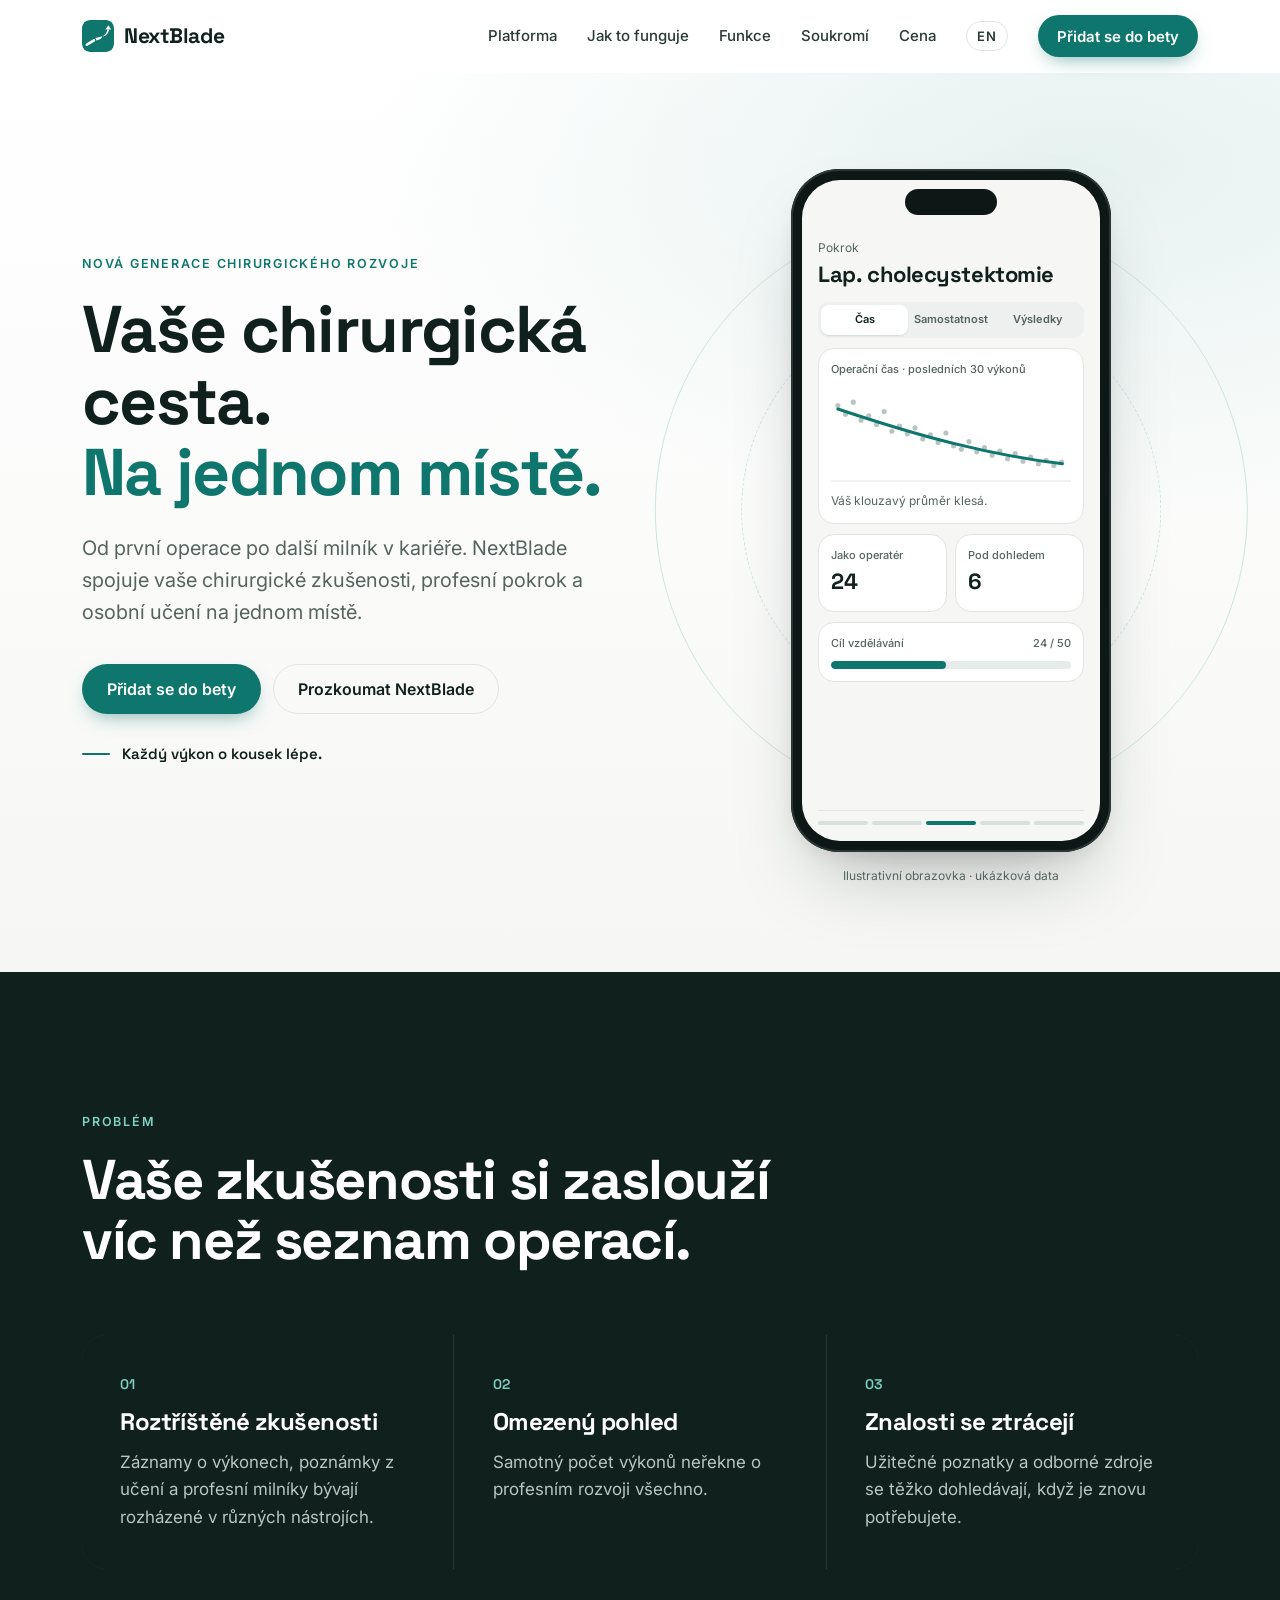
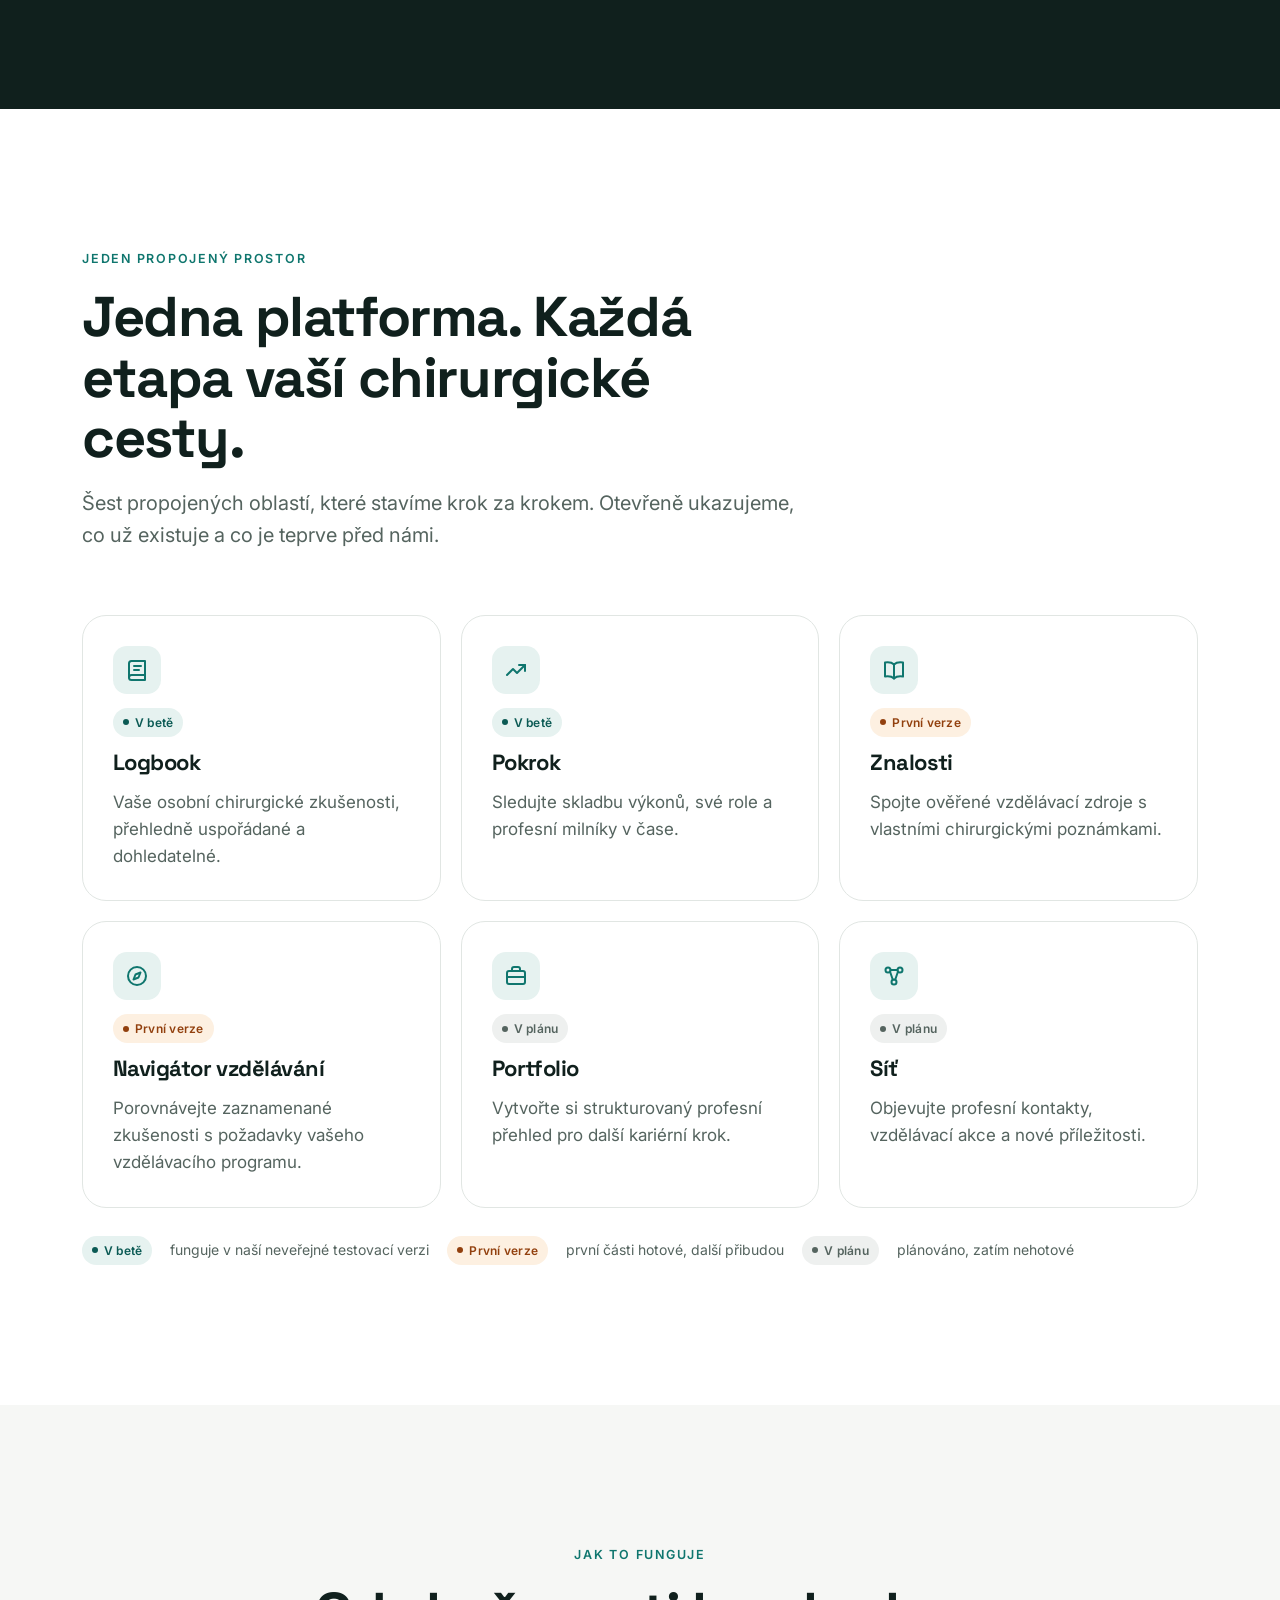
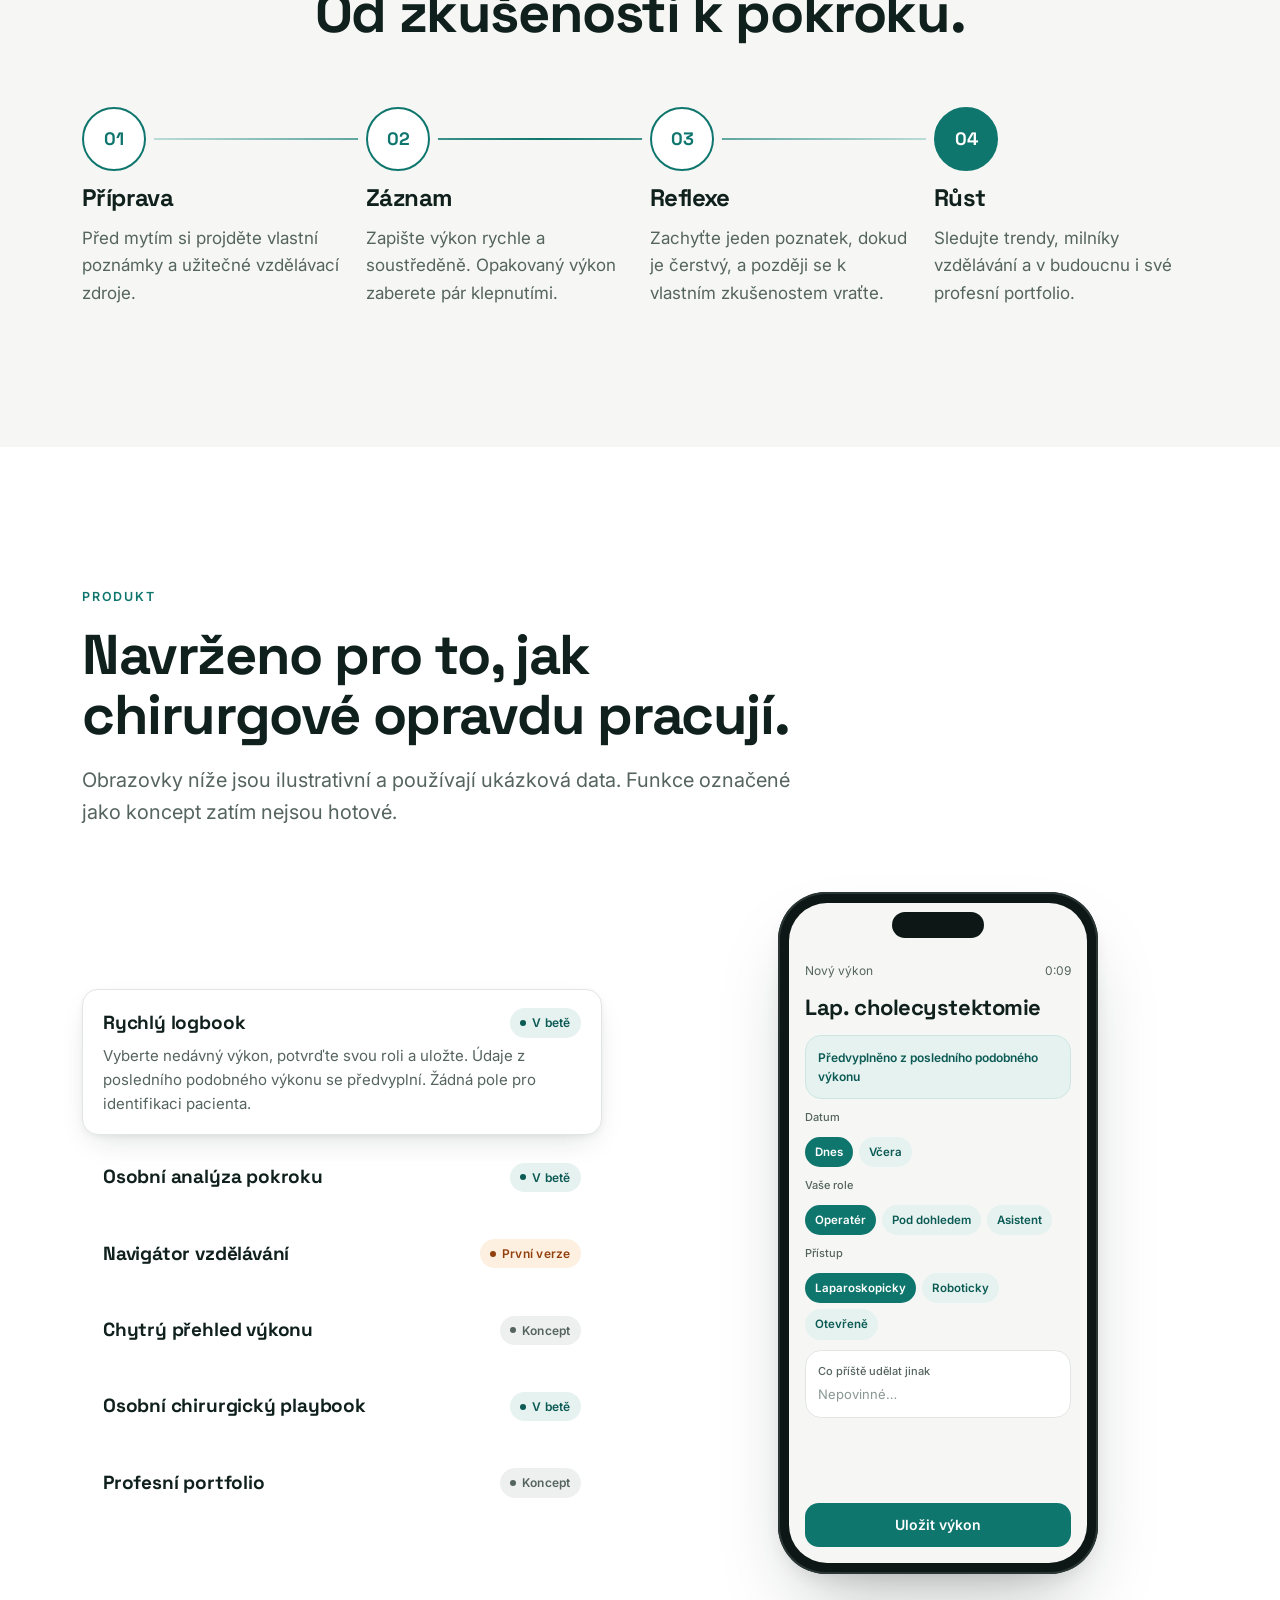
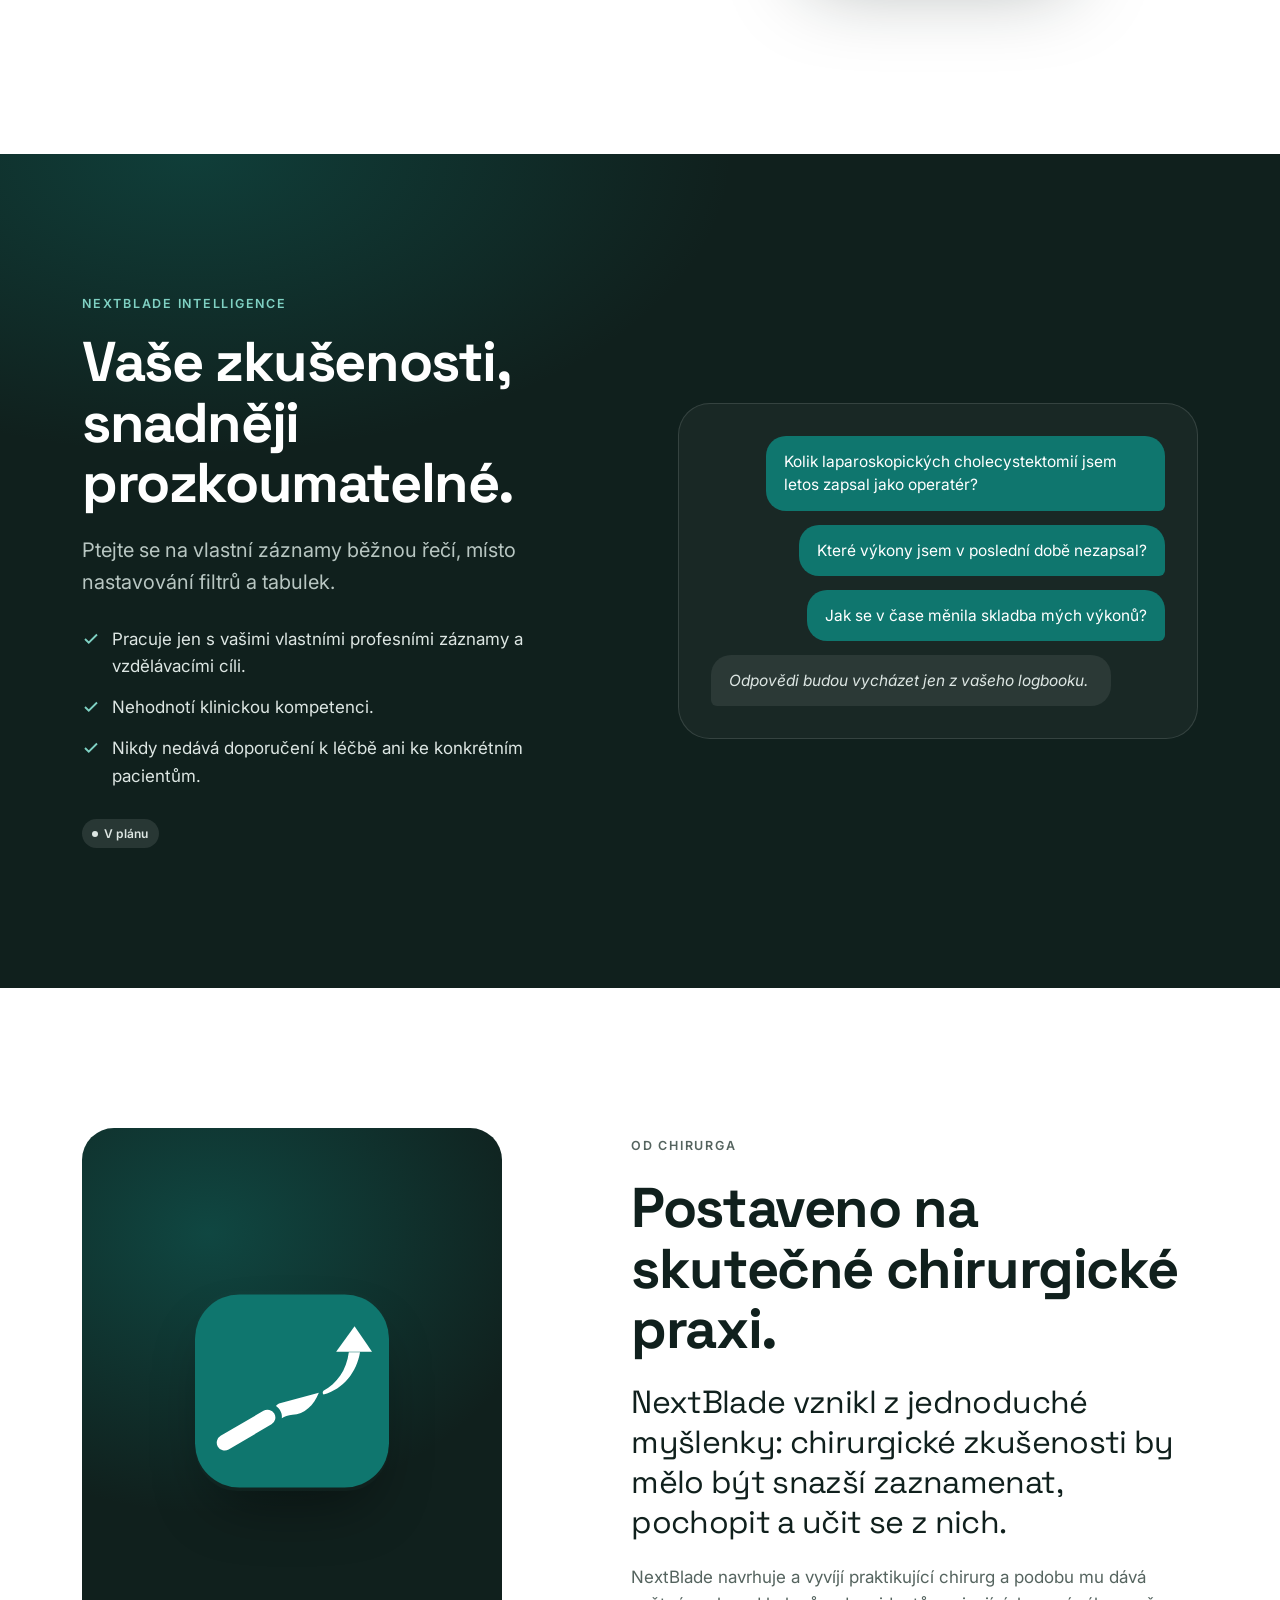
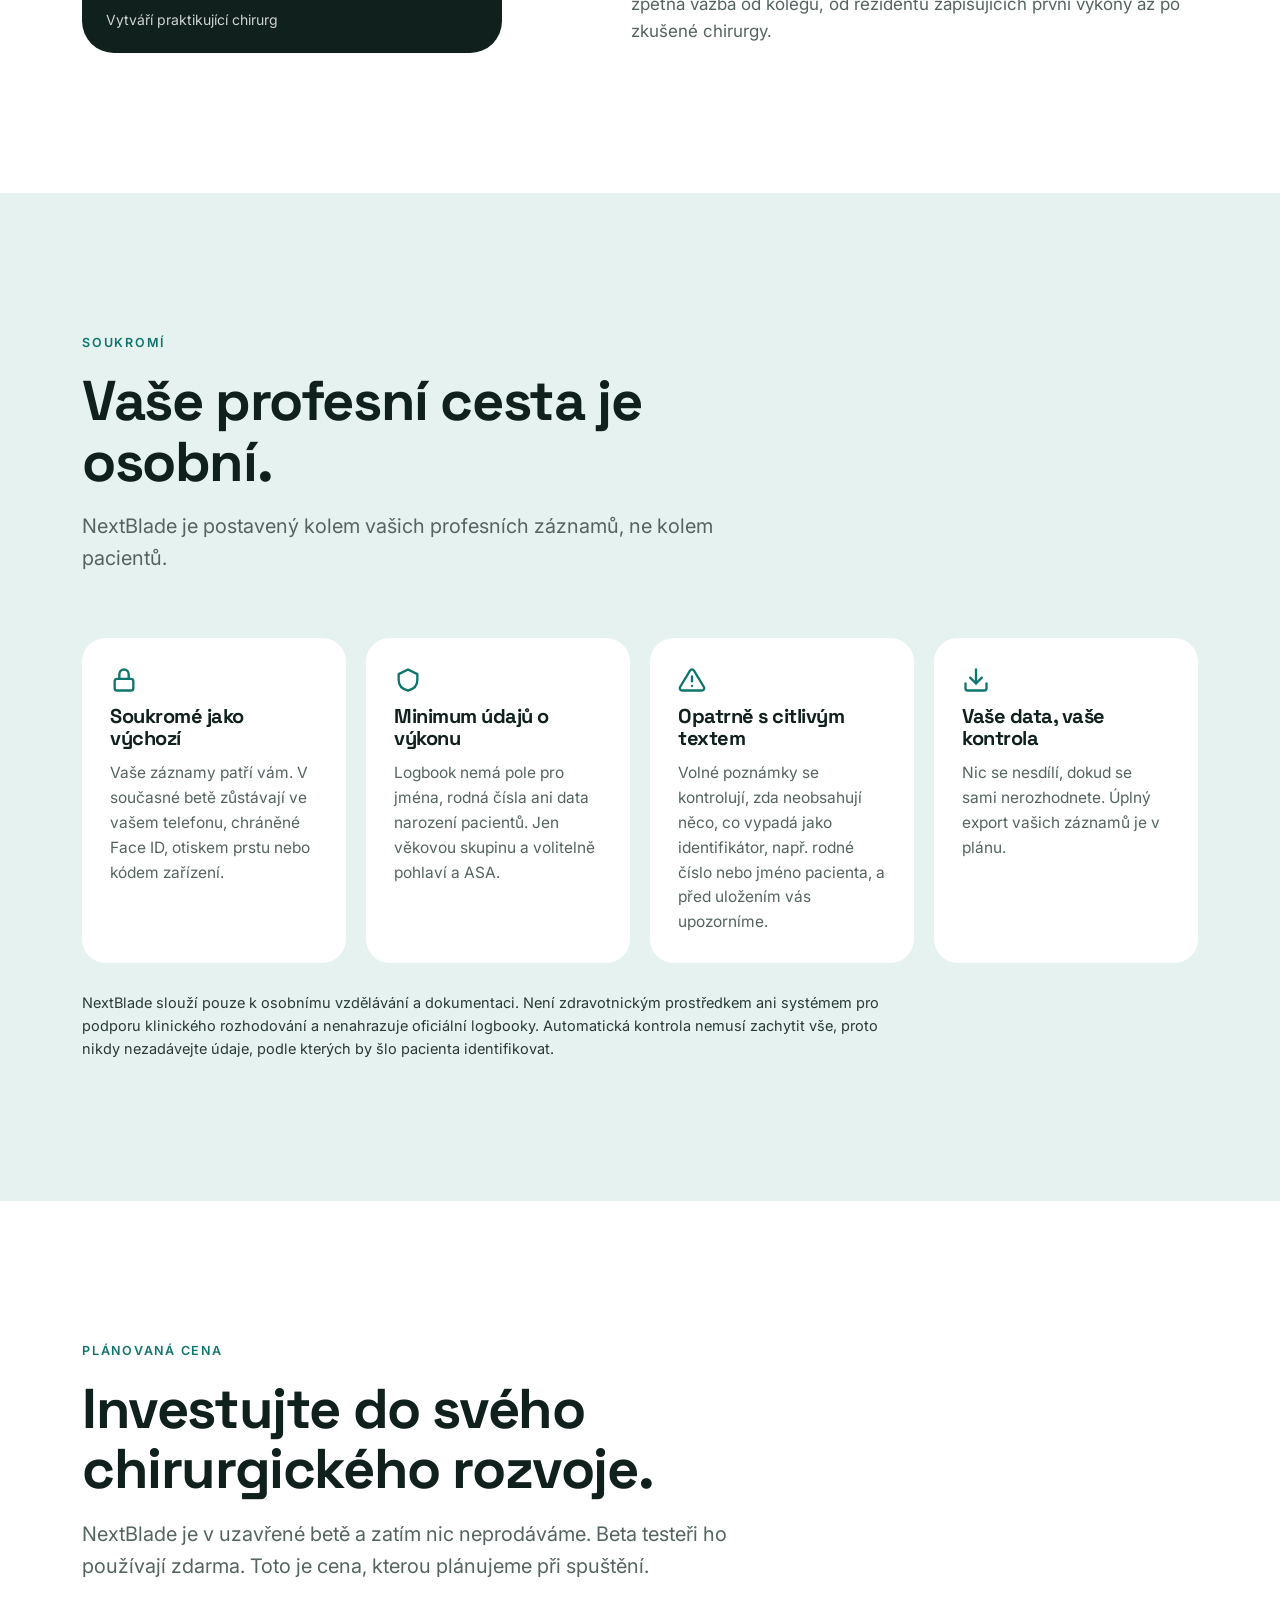
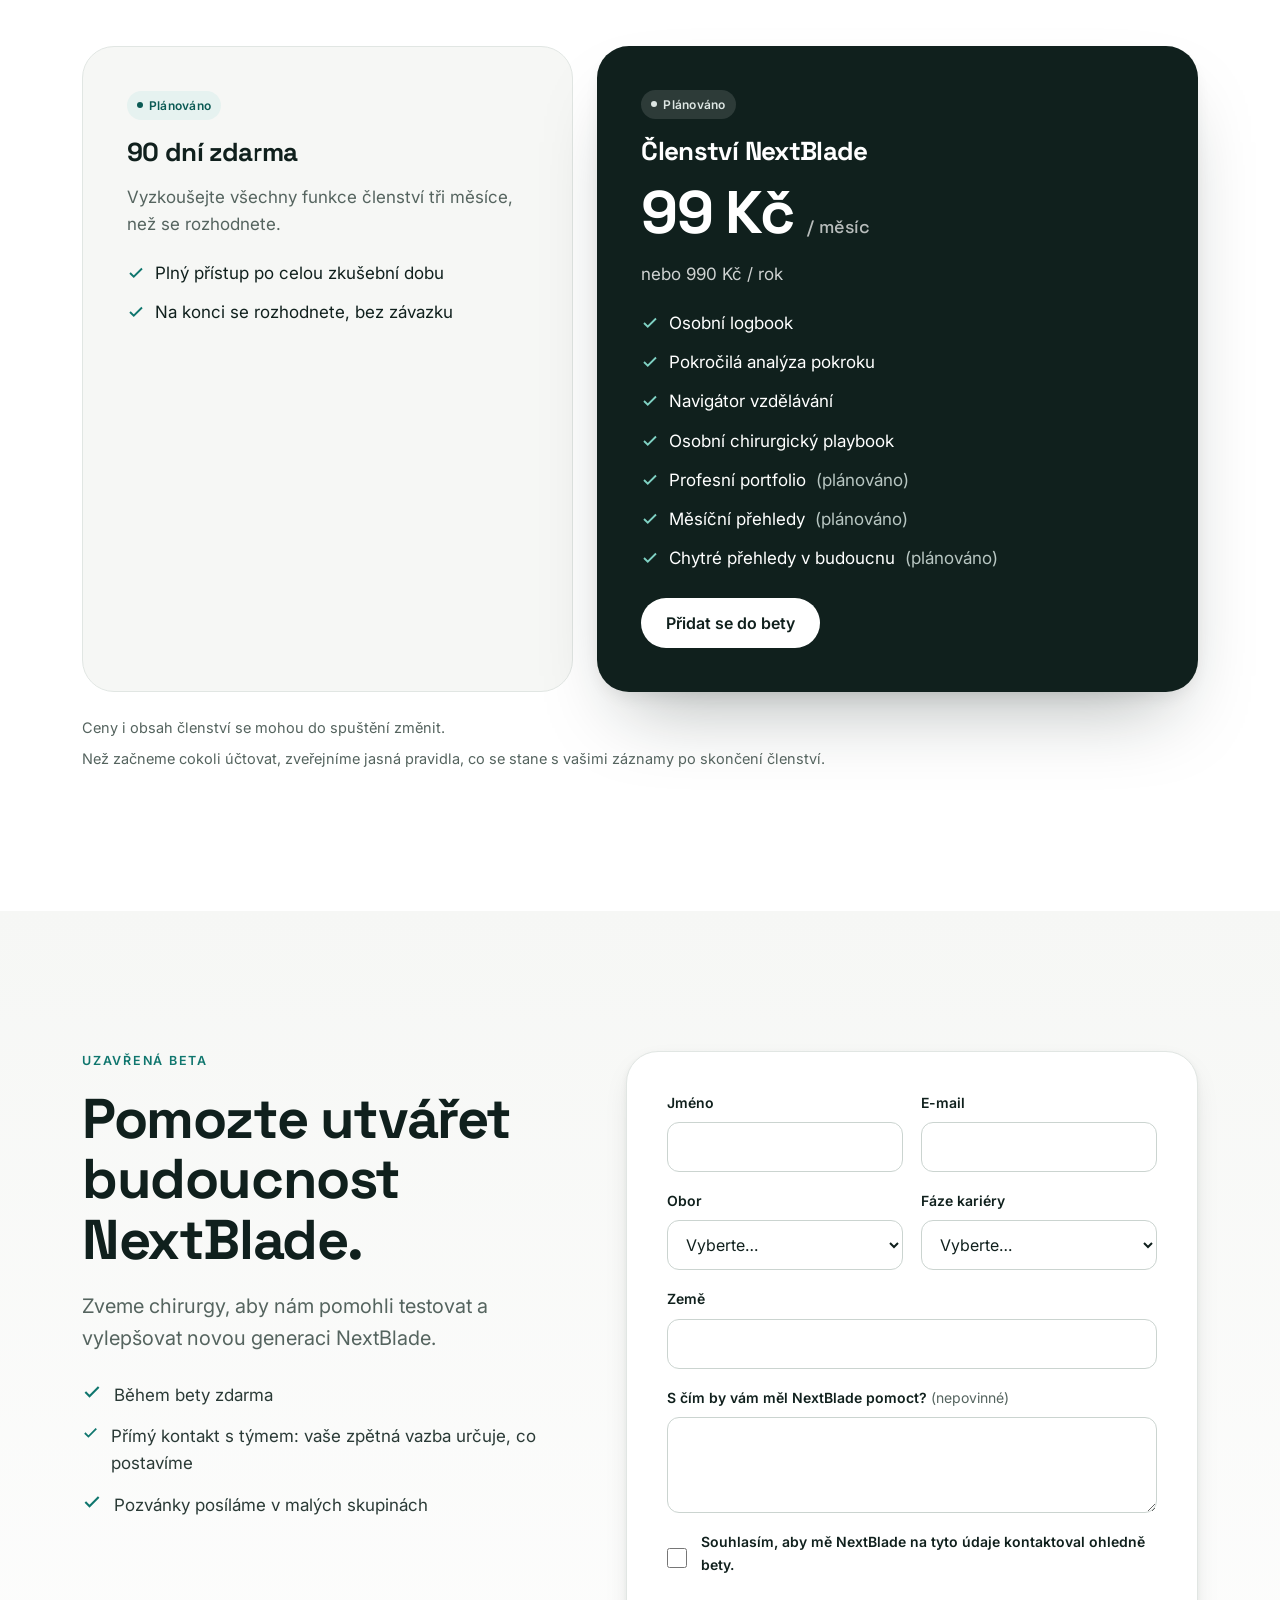
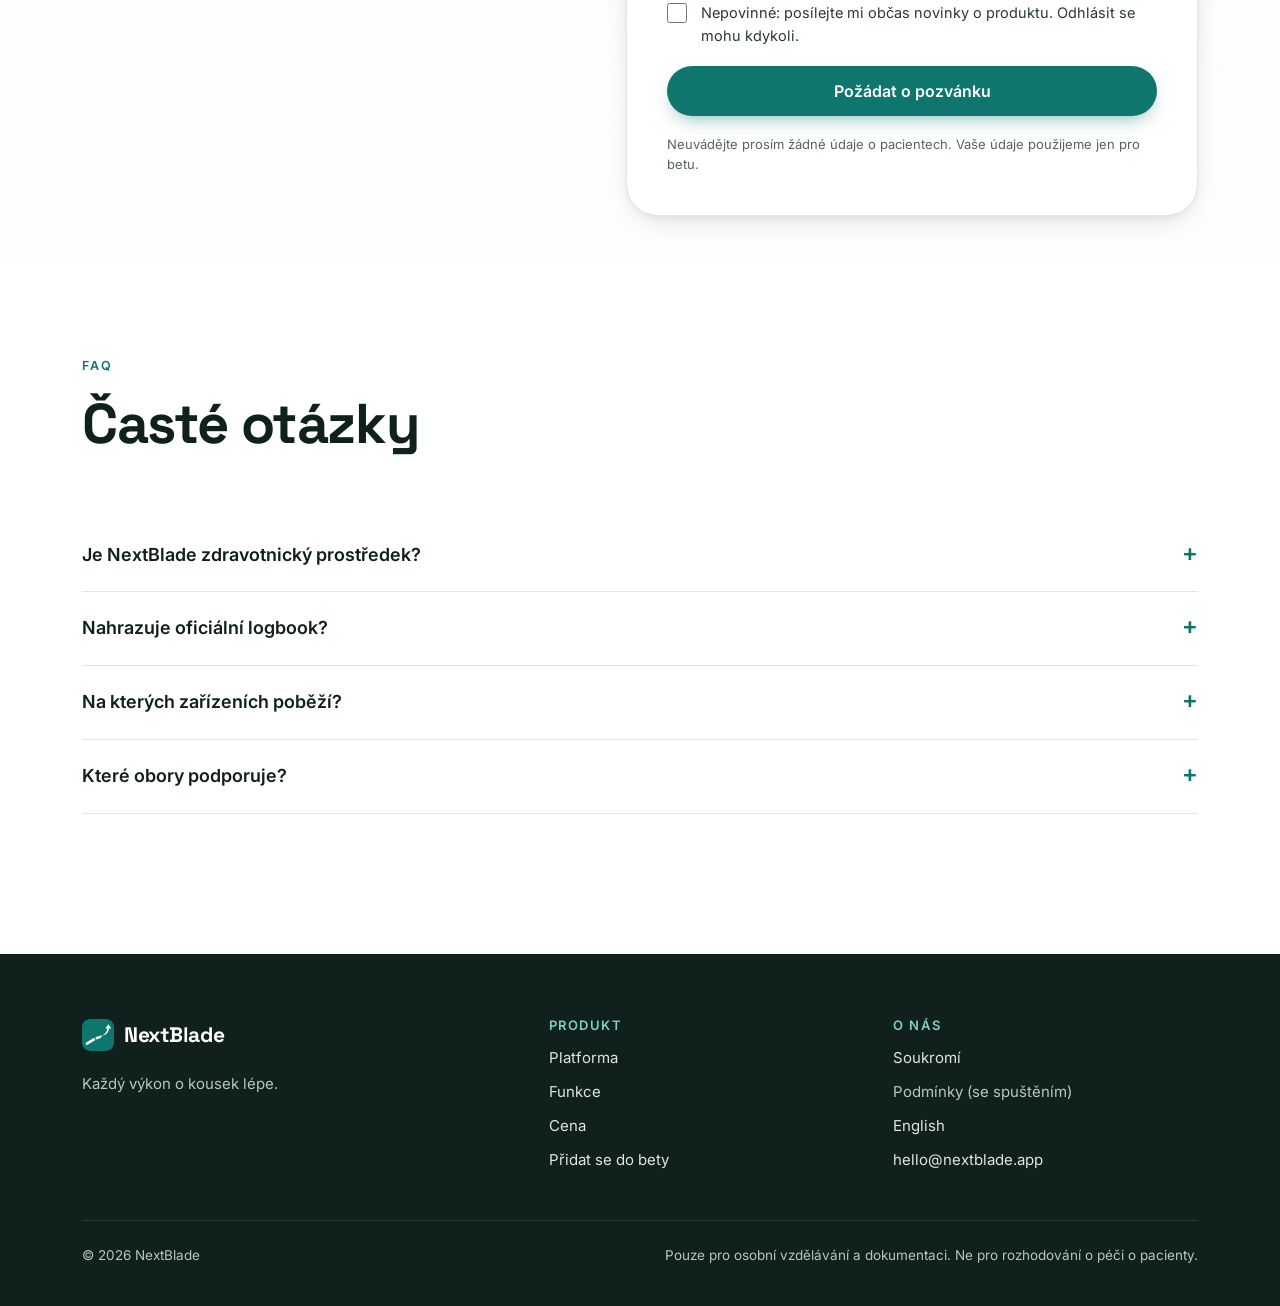
==== cs/index.html @ 381638ad "NextBlade 2.0 website + Czech version - New structure: platform, how it works, showcase, intelligenc" ====
<!doctype html>
<html lang="cs" class="no-js">
<head>
<meta charset="utf-8">
<meta name="viewport" content="width=device-width, initial-scale=1">
<title>NextBlade — Celá vaše chirurgická cesta na jednom místě</title>
<meta name="description" content="NextBlade je osobní platforma pro profesní rozvoj chirurgů. Spojuje vaše operační zkušenosti, pokrok, znalosti a profesní portfolio. Přidejte se do bety.">
<link rel="canonical" href="https://nextblade.app/cs/">
<link rel="alternate" hreflang="en" href="https://nextblade.app/">
<link rel="alternate" hreflang="cs" href="https://nextblade.app/cs/">
<link rel="alternate" hreflang="x-default" href="https://nextblade.app/">
<meta name="theme-color" content="#0F766E">

<meta property="og:type" content="website">
<meta property="og:site_name" content="NextBlade">
<meta property="og:url" content="https://nextblade.app/cs/">
<meta property="og:locale" content="cs_CZ">
<meta property="og:title" content="NextBlade — Celá vaše chirurgická cesta na jednom místě">
<meta property="og:description" content="Osobní platforma pro profesní rozvoj rezidentů i zkušených chirurgů. Každý výkon o kousek lépe. Přidejte se do bety.">
<meta property="og:image" content="https://nextblade.app/assets/og-image.png">
<meta property="og:image:width" content="1200">
<meta property="og:image:height" content="630">
<meta property="og:image:alt" content="Logo NextBlade s nadpisem Your surgical journey. All in one place.">
<meta name="twitter:card" content="summary_large_image">
<meta name="twitter:title" content="NextBlade — Celá vaše chirurgická cesta na jednom místě">
<meta name="twitter:description" content="Osobní platforma pro profesní rozvoj chirurgů. Přidejte se do bety.">
<meta name="twitter:image" content="https://nextblade.app/assets/og-image.png">

<link rel="icon" type="image/svg+xml" href="../assets/icon.svg">
<link rel="icon" type="image/png" sizes="64x64" href="../assets/favicon.png">
<link rel="apple-touch-icon" href="../assets/icon.png">

<link rel="preconnect" href="https://fonts.googleapis.com">
<link rel="preconnect" href="https://fonts.gstatic.com" crossorigin>
<link href="https://fonts.googleapis.com/css2?family=Inter:wght@400;500;600&family=Space+Grotesk:wght@500;600;700&display=swap" rel="stylesheet">
<link rel="stylesheet" href="../assets/styles.css">

<script type="application/ld+json">
{
  "@context": "https://schema.org",
  "@graph": [
    { "@type": "Organization", "name": "NextBlade", "url": "https://nextblade.app/", "logo": "https://nextblade.app/assets/icon.png", "slogan": "Every case, a little better." },
    { "@type": "WebSite", "name": "NextBlade", "url": "https://nextblade.app/", "inLanguage": "cs" }
  ]
}
</script>
<script>document.documentElement.classList.remove('no-js');</script>
</head>
<body>
<a class="skip" href="#main">Přejít na obsah</a>

<header class="site-header" id="header">
  <div class="wrap nav">
    <a href="#top" class="brand" aria-label="NextBlade, zpět nahoru"><img src="../assets/icon.svg" alt="" width="32" height="32"><span>NextBlade</span></a>
    <a class="btn btn-primary mobile-cta" href="#beta">Přidat se do bety</a>
    <button class="menu-btn" type="button" aria-expanded="false" aria-controls="nav-links" aria-label="Otevřít menu"><span></span></button>
    <nav aria-label="Hlavní menu">
      <ul class="nav-links" id="nav-links">
        <li><a href="#platform">Platforma</a></li>
        <li><a href="#how">Jak to funguje</a></li>
        <li><a href="#features">Funkce</a></li>
        <li><a href="#privacy">Soukromí</a></li>
        <li><a href="#pricing">Cena</a></li>
        <li><a class="lang" href="../" hreflang="en" lang="en" aria-label="English">EN</a></li>
        <li><a class="btn btn-primary" href="#beta">Přidat se do bety</a></li>
      </ul>
    </nav>
  </div>
</header>

<main id="main">
<div id="top"></div>

<!-- 1 HERO -->
<section class="hero" aria-labelledby="hero-title">
  <div class="wrap hero-grid">
    <div>
      <p class="eyebrow">Nová generace chirurgického rozvoje</p>
      <h1 id="hero-title">Vaše chirurgická cesta.<br><span class="accent">Na jednom místě.</span></h1>
      <p class="lead">Od první operace po další milník v kariéře. NextBlade spojuje vaše chirurgické zkušenosti, profesní pokrok a osobní učení na jednom místě.</p>
      <div class="hero-ctas">
        <a class="btn btn-primary" href="#beta">Přidat se do bety</a>
        <a class="btn btn-ghost" href="#platform">Prozkoumat NextBlade</a>
      </div>
      <p class="hero-note"><span class="dash" aria-hidden="true"></span><strong>Každý výkon o kousek lépe.</strong></p>
    </div>

    <div class="hero-visual">
      <figure class="phone" style="margin:0" aria-label="Ilustrativní obrazovka NextBlade: pokrok u laparoskopické cholecystektomie, ukázková data">
        <div class="screen">
          <div>
            <div class="s-sub">Pokrok</div>
            <div class="s-title">Lap. cholecystektomie</div>
          </div>
          <div class="s-seg" aria-hidden="true"><span class="on">Čas</span><span>Samostatnost</span><span>Výsledky</span></div>
          <div class="s-card">
            <div class="s-row"><span class="s-label">Operační čas · posledních 30 výkonů</span></div>
            <svg viewBox="0 0 280 120" width="100%" aria-hidden="true" style="margin:6px 0 4px">
              <line x1="0" y1="112" x2="280" y2="112" stroke="#DCE2DF"/>
              <g fill="#B7C5C1">
                <circle cx="8" cy="24" r="3"/><circle cx="17" cy="34" r="3"/><circle cx="26" cy="20" r="3"/><circle cx="35" cy="41" r="3"/><circle cx="44" cy="36" r="3"/><circle cx="53" cy="46" r="3"/><circle cx="62" cy="31" r="3"/><circle cx="71" cy="54" r="3"/><circle cx="80" cy="48" r="3"/><circle cx="89" cy="57" r="3"/><circle cx="98" cy="50" r="3"/><circle cx="107" cy="63" r="3"/><circle cx="116" cy="58" r="3"/><circle cx="125" cy="67" r="3"/><circle cx="134" cy="56" r="3"/><circle cx="143" cy="71" r="3"/><circle cx="152" cy="75" r="3"/><circle cx="161" cy="66" r="3"/><circle cx="170" cy="78" r="3"/><circle cx="179" cy="73" r="3"/><circle cx="188" cy="82" r="3"/><circle cx="197" cy="77" r="3"/><circle cx="206" cy="86" r="3"/><circle cx="215" cy="80" r="3"/><circle cx="224" cy="89" r="3"/><circle cx="233" cy="84" r="3"/><circle cx="242" cy="92" r="3"/><circle cx="251" cy="88" r="3"/><circle cx="260" cy="94" r="3"/><circle cx="269" cy="90" r="3"/>
              </g>
              <path d="M8 28 C 80 52, 170 80, 270 92" fill="none" stroke="#0F766E" stroke-width="3.5" stroke-linecap="round"/>
            </svg>
            <div class="s-sub">Váš klouzavý průměr klesá.</div>
          </div>
          <div class="s-row" style="gap:8px">
            <div class="s-card" style="flex:1"><div class="s-label">Jako operatér</div><div class="s-num">24</div></div>
            <div class="s-card" style="flex:1"><div class="s-label">Pod dohledem</div><div class="s-num">6</div></div>
          </div>
          <div class="s-card">
            <div class="s-row"><span class="s-label">Cíl vzdělávání</span><span class="s-label">24 / 50</span></div>
            <div class="s-bar" style="margin-top:8px"><i style="width:48%"></i></div>
          </div>
          <div class="s-tabbar" aria-hidden="true"><i></i><i></i><i class="on"></i><i></i><i></i></div>
        </div>
      </figure>
      <p class="mock-note">Ilustrativní obrazovka · ukázková data</p>
    </div>
  </div>
</section>

<!-- 2 PROBLEM -->
<section class="problem" aria-labelledby="problem-title">
  <div class="wrap">
    <div class="head reveal">
      <p class="eyebrow">Problém</p>
      <h2 class="h2" id="problem-title">Vaše zkušenosti si zaslouží víc než seznam operací.</h2>
    </div>
    <div class="pains reveal">
      <article class="pain"><span class="num">01</span><h3>Roztříštěné zkušenosti</h3><p>Záznamy o výkonech, poznámky z učení a profesní milníky bývají rozházené v různých nástrojích.</p></article>
      <article class="pain"><span class="num">02</span><h3>Omezený pohled</h3><p>Samotný počet výkonů neřekne o profesním rozvoji všechno.</p></article>
      <article class="pain"><span class="num">03</span><h3>Znalosti se ztrácejí</h3><p>Užitečné poznatky a odborné zdroje se těžko dohledávají, když je znovu potřebujete.</p></article>
    </div>
  </div>
</section>

<!-- 3 PLATFORM -->
<section id="platform" aria-labelledby="platform-title">
  <div class="wrap">
    <div class="head reveal">
      <p class="eyebrow">Jeden propojený prostor</p>
      <h2 class="h2" id="platform-title">Jedna platforma. Každá etapa vaší chirurgické cesty.</h2>
      <p class="lead">Šest propojených oblastí, které stavíme krok za krokem. Otevřeně ukazujeme, co už existuje a co je teprve před námi.</p>
    </div>
    <div class="areas">
      <article class="area reveal">
        <div class="icon" aria-hidden="true"><svg viewBox="0 0 24 24" fill="none" stroke="#0F766E" stroke-width="2" stroke-linecap="round" stroke-linejoin="round"><path d="M4 19.5A2.5 2.5 0 0 1 6.5 17H20V3H6.5A2.5 2.5 0 0 0 4 5.5z"/><path d="M4 19.5A2.5 2.5 0 0 0 6.5 22H20v-5"/><path d="M9 8h7M9 12h5"/></svg></div>
        <span class="badge badge-live">V betě</span>
        <h3>Logbook</h3><p>Vaše osobní chirurgické zkušenosti, přehledně uspořádané a dohledatelné.</p>
      </article>
      <article class="area reveal">
        <div class="icon" aria-hidden="true"><svg viewBox="0 0 24 24" fill="none" stroke="#0F766E" stroke-width="2" stroke-linecap="round" stroke-linejoin="round"><polyline points="3 17 9 11 13 15 21 7"/><polyline points="15 7 21 7 21 13"/></svg></div>
        <span class="badge badge-live">V betě</span>
        <h3>Pokrok</h3><p>Sledujte skladbu výkonů, své role a profesní milníky v čase.</p>
      </article>
      <article class="area reveal">
        <div class="icon" aria-hidden="true"><svg viewBox="0 0 24 24" fill="none" stroke="#0F766E" stroke-width="2" stroke-linecap="round" stroke-linejoin="round"><path d="M12 6.5C10 4.5 6.5 4 3 4.5v14c3.5-.5 7 0 9 2 2-2 5.5-2.5 9-2v-14c-3.5-.5-7 0-9 2z"/><path d="M12 6.5v14"/></svg></div>
        <span class="badge badge-early">První verze</span>
        <h3>Znalosti</h3><p>Spojte ověřené vzdělávací zdroje s vlastními chirurgickými poznámkami.</p>
      </article>
      <article class="area reveal">
        <div class="icon" aria-hidden="true"><svg viewBox="0 0 24 24" fill="none" stroke="#0F766E" stroke-width="2" stroke-linecap="round" stroke-linejoin="round"><circle cx="12" cy="12" r="9"/><polygon points="15.5 8.5 13.5 13.5 8.5 15.5 10.5 10.5"/></svg></div>
        <span class="badge badge-early">První verze</span>
        <h3>Navigátor vzdělávání</h3><p>Porovnávejte zaznamenané zkušenosti s požadavky vašeho vzdělávacího programu.</p>
      </article>
      <article class="area reveal">
        <div class="icon" aria-hidden="true"><svg viewBox="0 0 24 24" fill="none" stroke="#0F766E" stroke-width="2" stroke-linecap="round" stroke-linejoin="round"><rect x="3" y="7" width="18" height="13" rx="2"/><path d="M8 7V5a2 2 0 0 1 2-2h4a2 2 0 0 1 2 2v2"/><path d="M3 13h18"/></svg></div>
        <span class="badge badge-plan">V plánu</span>
        <h3>Portfolio</h3><p>Vytvořte si strukturovaný profesní přehled pro další kariérní krok.</p>
      </article>
      <article class="area reveal">
        <div class="icon" aria-hidden="true"><svg viewBox="0 0 24 24" fill="none" stroke="#0F766E" stroke-width="2" stroke-linecap="round" stroke-linejoin="round"><circle cx="6" cy="6" r="2.5"/><circle cx="18" cy="6" r="2.5"/><circle cx="12" cy="18" r="2.5"/><path d="M8 7.5l2.8 8.2M16 7.5l-2.8 8.2M8.5 6h7"/></svg></div>
        <span class="badge badge-plan">V plánu</span>
        <h3>Síť</h3><p>Objevujte profesní kontakty, vzdělávací akce a nové příležitosti.</p>
      </article>
    </div>
    <div class="legend reveal" aria-label="Vysvětlivky stavu">
      <span class="badge badge-live">V betě</span> funguje v naší neveřejné testovací verzi
      <span class="badge badge-early">První verze</span> první části hotové, další přibudou
      <span class="badge badge-plan">V plánu</span> plánováno, zatím nehotové
    </div>
  </div>
</section>

<!-- 4 HOW IT WORKS -->
<section class="how" id="how" aria-labelledby="how-title">
  <div class="wrap">
    <div class="head center reveal">
      <p class="eyebrow">Jak to funguje</p>
      <h2 class="h2" id="how-title">Od zkušenosti k pokroku.</h2>
    </div>
    <ol class="flow" style="list-style:none;margin:0;padding:0">
      <li class="step reveal"><span class="dot">01</span><h3>Příprava</h3><p>Před mytím si projděte vlastní poznámky a užitečné vzdělávací zdroje.</p></li>
      <li class="step reveal"><span class="dot">02</span><h3>Záznam</h3><p>Zapište výkon rychle a soustředěně. Opakovaný výkon zaberete pár klepnutími.</p></li>
      <li class="step reveal"><span class="dot">03</span><h3>Reflexe</h3><p>Zachyťte jeden poznatek, dokud je čerstvý, a později se k vlastním zkušenostem vraťte.</p></li>
      <li class="step reveal"><span class="dot">04</span><h3>Růst</h3><p>Sledujte trendy, milníky vzdělávání a v budoucnu i své profesní portfolio.</p></li>
    </ol>
  </div>
</section>

<!-- 5 SHOWCASE -->
<section id="features" aria-labelledby="features-title">
  <div class="wrap">
    <div class="head reveal">
      <p class="eyebrow">Produkt</p>
      <h2 class="h2" id="features-title">Navrženo pro to, jak chirurgové opravdu pracují.</h2>
      <p class="lead">Obrazovky níže jsou ilustrativní a používají ukázková data. Funkce označené jako koncept zatím nejsou hotové.</p>
    </div>
    <div class="showcase-grid">
      <div class="tabs" role="tablist" aria-label="Funkce NextBlade">
        <button class="tab" role="tab" id="t-log" aria-controls="p-log" aria-selected="true"><strong>Rychlý logbook</strong><span class="badge badge-live">V betě</span><span class="desc">Vyberte nedávný výkon, potvrďte svou roli a uložte. Údaje z posledního podobného výkonu se předvyplní. Žádná pole pro identifikaci pacienta.</span></button>
        <button class="tab" role="tab" id="t-prog" aria-controls="p-prog" aria-selected="false" tabindex="-1"><strong>Osobní analýza pokroku</strong><span class="badge badge-live">V betě</span><span class="desc">Počty výkonů podle role a období, vývoj operačního času, samostatnost v čase a milníky, vždy se srozumitelným shrnutím.</span></button>
        <button class="tab" role="tab" id="t-nav" aria-controls="p-nav" aria-selected="false" tabindex="-1"><strong>Navigátor vzdělávání</strong><span class="badge badge-early">První verze</span><span class="desc">Nastavte si vlastní cíle i se zdrojem, podle kterého je sledujete, a vidíte vedle nich zaznamenané zkušenosti.</span></button>
        <button class="tab" role="tab" id="t-hub" aria-controls="p-hub" aria-selected="false" tabindex="-1"><strong>Chytrý přehled výkonu</strong><span class="badge badge-plan">Koncept</span><span class="desc">Jedno místo pro každý výkon: vaše historie, poznámky a odkazy na ověřené vzdělávací zdroje.</span></button>
        <button class="tab" role="tab" id="t-play" aria-controls="p-play" aria-selected="false" tabindex="-1"><strong>Osobní chirurgický playbook</strong><span class="badge badge-live">V betě</span><span class="desc">Vaše klíčové kroky, úskalí a zaměření pro každý výkon, spolu s posledními reflexemi před dalším výkonem.</span></button>
        <button class="tab" role="tab" id="t-port" aria-controls="p-port" aria-selected="false" tabindex="-1"><strong>Profesní portfolio</strong><span class="badge badge-plan">Koncept</span><span class="desc">Strukturovaný přehled zaznamenaných zkušeností pro žádosti a kariérní milníky.</span></button>
      </div>

      <div class="stage">
        <div class="panel active" role="tabpanel" id="p-log" aria-labelledby="t-log">
          <div class="phone" role="img" aria-label="Ilustrativní obrazovka rychlého zápisu">
            <div class="screen">
              <div class="s-row"><span class="s-sub">Nový výkon</span><span class="s-sub">0:09</span></div>
              <div class="s-title">Lap. cholecystektomie</div>
              <div class="s-card" style="background:var(--teal-50);border-color:var(--teal-100);color:var(--teal-600);font-size:12px;font-weight:600">Předvyplněno z posledního podobného výkonu</div>
              <div class="s-label">Datum</div>
              <div class="s-chips"><span class="s-chip on">Dnes</span><span class="s-chip">Včera</span></div>
              <div class="s-label">Vaše role</div>
              <div class="s-chips"><span class="s-chip on">Operatér</span><span class="s-chip">Pod dohledem</span><span class="s-chip">Asistent</span></div>
              <div class="s-label">Přístup</div>
              <div class="s-chips"><span class="s-chip on">Laparoskopicky</span><span class="s-chip">Roboticky</span><span class="s-chip">Otevřeně</span></div>
              <div class="s-card"><div class="s-label">Co příště udělat jinak</div><div style="margin-top:4px;color:#8A9893">Nepovinné…</div></div>
              <div style="margin-top:auto" class="s-btn">Uložit výkon</div>
            </div>
          </div>
        </div>
        <div class="panel" role="tabpanel" id="p-prog" aria-labelledby="t-prog" hidden>
          <div class="phone" role="img" aria-label="Ilustrativní obrazovka přehledu pokroku">
            <div class="screen">
              <div class="s-title">Pokrok</div>
              <div class="s-seg" aria-hidden="true"><span>Týden</span><span class="on">Měsíc</span><span>Rok</span></div>
              <div class="s-card"><div class="s-num">18</div><div class="s-sub">výkonů tento měsíc</div></div>
              <div class="s-card s-list"><div><span>Operatér</span><b>11</b></div><div><span>Pod dohledem</span><b>4</b></div><div><span>Asistent</span><b>3</b></div></div>
              <div class="s-card"><div class="s-label">Samostatnost v čase</div>
                <div style="display:flex;gap:4px;align-items:flex-end;height:70px;margin-top:8px">
                  <i style="flex:1;height:30%;background:var(--teal-100);border-radius:4px"></i><i style="flex:1;height:42%;background:var(--teal-100);border-radius:4px"></i><i style="flex:1;height:50%;background:#7FBDB4;border-radius:4px"></i><i style="flex:1;height:61%;background:#7FBDB4;border-radius:4px"></i><i style="flex:1;height:72%;background:var(--teal);border-radius:4px"></i><i style="flex:1;height:85%;background:var(--teal);border-radius:4px"></i>
                </div></div>
              <div class="s-card" style="background:var(--ink);color:#fff;border-color:var(--ink)"><div class="s-label" style="color:#9FB3AE">Milník</div><div style="font-family:var(--font-display);font-weight:700;font-size:16px">50 výkonů jako operatér</div></div>
            </div>
          </div>
        </div>
        <div class="panel" role="tabpanel" id="p-nav" aria-labelledby="t-nav" hidden>
          <div class="phone" role="img" aria-label="Ilustrativní obrazovka cílů vzdělávání">
            <div class="screen">
              <div class="s-title">Cíle</div>
              <div class="s-sub">Zdroj: váš vlastní zápis, např. požadavky vzdělávacího programu</div>
              <div class="s-card"><div class="s-row"><span>Lap. cholecystektomie</span><span class="s-label">24 / 50</span></div><div class="s-bar" style="margin-top:8px"><i style="width:48%"></i></div></div>
              <div class="s-card"><div class="s-row"><span>Plastika tříselné kýly</span><span class="s-label">31 / 40</span></div><div class="s-bar" style="margin-top:8px"><i style="width:78%"></i></div></div>
              <div class="s-card"><div class="s-row"><span>Apendektomie</span><span class="s-label">40 / 40</span></div><div class="s-bar" style="margin-top:8px"><i style="width:100%"></i></div></div>
              <div class="s-card"><div class="s-row"><span>Osteosyntéza hlezna</span><span class="s-label">7 / 20</span></div><div class="s-bar" style="margin-top:8px"><i style="width:35%"></i></div></div>
              <div class="s-btn" style="margin-top:auto;background:#fff;color:var(--teal);border:1px solid var(--line)">+ Přidat cíl</div>
            </div>
          </div>
        </div>
        <div class="panel" role="tabpanel" id="p-hub" aria-labelledby="t-hub" hidden>
          <div class="phone" role="img" aria-label="Koncept: obrazovka přehledu výkonu">
            <div class="screen">
              <span class="badge badge-plan" style="justify-self:start;width:max-content">Concept</span>
              <div class="s-title">Plastika tříselné kýly</div>
              <div class="s-card s-list"><div><span>Moje výkony</span><b>31</b></div><div><span>Poslední výkon</span><small>před 12 dny</small></div><div><span>Můj playbook</span><small>5 klíčových kroků</small></div></div>
              <div class="s-label">Vzdělávací zdroje</div>
              <div class="s-card s-list"><div><span>Doporučený postup</span><small>odkaz ↗</small></div><div><span>Video techniky</span><small>odkaz ↗</small></div><div><span>Můj uložený článek</span><small>odkaz ↗</small></div></div>
              <div class="s-card"><div class="s-label">Moje poslední reflexe</div><div style="margin-top:4px">„Před uzávěrem zkontrolovat polohu síťky.“</div></div>
            </div>
          </div>
        </div>
        <div class="panel" role="tabpanel" id="p-play" aria-labelledby="t-play" hidden>
          <div class="phone" role="img" aria-label="Ilustrativní obrazovka osobního playbooku">
            <div class="screen">
              <div class="s-sub">Příprava</div>
              <div class="s-title">Lap. cholecystektomie</div>
              <div class="s-card"><div class="s-label">Moje klíčové kroky</div>
                <ol style="margin:6px 0 0;padding-left:18px;display:grid;gap:4px"><li>Váš krok</li><li>Váš krok</li><li>Váš krok</li></ol></div>
              <div class="s-card"><div class="s-label">Úskalí, na která si dávám pozor</div><div style="margin-top:4px">Vaše vlastní poznámky</div></div>
              <div class="s-card" style="background:var(--teal-50);border-color:var(--teal-100)"><div class="s-label" style="color:var(--teal-600)">Dnešní zaměření</div><div style="margin-top:4px;font-weight:600">Jedna věc, kterou jste si vybrali minule</div></div>
              <div class="s-card"><div class="s-label">Poslední reflexe</div><div class="s-sub" style="margin-top:4px">3 poznámky z nedávných výkonů</div></div>
            </div>
          </div>
        </div>
        <div class="panel" role="tabpanel" id="p-port" aria-labelledby="t-port" hidden>
          <div class="phone" role="img" aria-label="Koncept: obrazovka profesního portfolia">
            <div class="screen">
              <span class="badge badge-plan" style="justify-self:start;width:max-content">Concept</span>
              <div class="s-title">Portfolio</div>
              <div class="s-card"><div class="s-label">Zaznamenané zkušenosti</div><div class="s-num">412</div><div class="s-sub">výkonů · 3 roky</div></div>
              <div class="s-card s-list"><div><span>Kurzy</span><small>4</small></div><div><span>Přednášky</span><small>2</small></div><div><span>Milníky</span><small>9</small></div></div>
              <div class="s-btn" style="margin-top:auto">Exportovat přehled (PDF)</div>
            </div>
          </div>
        </div>
      </div>
    </div>
  </div>
</section>

<!-- 6 INTELLIGENCE -->
<section class="intel" aria-labelledby="intel-title">
  <div class="wrap intel-grid">
    <div class="reveal">
      <p class="eyebrow">NextBlade Intelligence</p>
      <h2 class="h2" id="intel-title" style="margin:18px 0 20px">Vaše zkušenosti, snadněji prozkoumatelné.</h2>
      <p class="lead">Ptejte se na vlastní záznamy běžnou řečí, místo nastavování filtrů a tabulek.</p>
      <ul class="intel-points">
        <li><svg width="18" height="18" viewBox="0 0 24 24" fill="none" stroke="#7FD1C3" stroke-width="2.5" aria-hidden="true"><polyline points="20 6 9 17 4 12"/></svg>Pracuje jen s vašimi vlastními profesními záznamy a vzdělávacími cíli.</li>
        <li><svg width="18" height="18" viewBox="0 0 24 24" fill="none" stroke="#7FD1C3" stroke-width="2.5" aria-hidden="true"><polyline points="20 6 9 17 4 12"/></svg>Nehodnotí klinickou kompetenci.</li>
        <li><svg width="18" height="18" viewBox="0 0 24 24" fill="none" stroke="#7FD1C3" stroke-width="2.5" aria-hidden="true"><polyline points="20 6 9 17 4 12"/></svg>Nikdy nedává doporučení k léčbě ani ke konkrétním pacientům.</li>
      </ul>
      <p style="margin-top:28px"><span class="badge" style="background:rgba(255,255,255,.1);color:#DDE6E3">V plánu</span></p>
    </div>
    <div class="chat reveal" aria-label="Ukázkové otázky">
      <p class="bubble q">Kolik laparoskopických cholecystektomií jsem letos zapsal jako operatér?</p>
      <p class="bubble q">Které výkony jsem v poslední době nezapsal?</p>
      <p class="bubble q">Jak se v čase měnila skladba mých výkonů?</p>
      <p class="bubble a">Odpovědi budou vycházet jen z vašeho logbooku.</p>
    </div>
  </div>
</section>

<!-- 7 FOUNDER -->
<section aria-labelledby="founder-title">
  <div class="wrap founder">
    <div class="founder-card reveal">
      <img src="../assets/icon.svg" alt="" width="200" height="200">
      <p class="caption">Vytváří praktikující chirurg</p>
    </div>
    <div class="body reveal">
      <p class="eyebrow">Od chirurga</p>
      <h2 class="h2" id="founder-title">Postaveno na skutečné chirurgické praxi.</h2>
      <blockquote>NextBlade vznikl z jednoduché myšlenky: chirurgické zkušenosti by mělo být snazší zaznamenat, pochopit a učit se z nich.</blockquote>
      <p>NextBlade navrhuje a vyvíjí praktikující chirurg a podobu mu dává zpětná vazba od kolegů, od rezidentů zapisujících první výkony až po zkušené chirurgy.</p>
    </div>
  </div>
</section>

<!-- 8 PRIVACY -->
<section class="privacy" id="privacy" aria-labelledby="privacy-title">
  <div class="wrap">
    <div class="head reveal">
      <p class="eyebrow">Soukromí</p>
      <h2 class="h2" id="privacy-title">Vaše profesní cesta je osobní.</h2>
      <p class="lead">NextBlade je postavený kolem vašich profesních záznamů, ne kolem pacientů.</p>
    </div>
    <div class="priv-grid">
      <article class="priv reveal">
        <svg viewBox="0 0 24 24" fill="none" stroke="#0F766E" stroke-width="2" stroke-linecap="round" stroke-linejoin="round" aria-hidden="true"><rect x="4" y="11" width="16" height="10" rx="2"/><path d="M8 11V7a4 4 0 0 1 8 0v4"/></svg>
        <h3>Soukromé jako výchozí</h3><p>Vaše záznamy patří vám. V současné betě zůstávají ve vašem telefonu, chráněné Face ID, otiskem prstu nebo kódem zařízení.</p>
      </article>
      <article class="priv reveal">
        <svg viewBox="0 0 24 24" fill="none" stroke="#0F766E" stroke-width="2" stroke-linecap="round" stroke-linejoin="round" aria-hidden="true"><path d="M12 3l8 4v5c0 5-3.5 8-8 9-4.5-1-8-4-8-9V7z"/></svg>
        <h3>Minimum údajů o výkonu</h3><p>Logbook nemá pole pro jména, rodná čísla ani data narození pacientů. Jen věkovou skupinu a volitelně pohlaví a ASA.</p>
      </article>
      <article class="priv reveal">
        <svg viewBox="0 0 24 24" fill="none" stroke="#0F766E" stroke-width="2" stroke-linecap="round" stroke-linejoin="round" aria-hidden="true"><path d="M10.3 3.9L1.8 18a2 2 0 0 0 1.7 3h17a2 2 0 0 0 1.7-3L13.7 3.9a2 2 0 0 0-3.4 0z"/><line x1="12" y1="9" x2="12" y2="13"/><line x1="12" y1="17" x2="12.01" y2="17"/></svg>
        <h3>Opatrně s citlivým textem</h3><p>Volné poznámky se kontrolují, zda neobsahují něco, co vypadá jako identifikátor, např. rodné číslo nebo jméno pacienta, a před uložením vás upozorníme.</p>
      </article>
      <article class="priv reveal">
        <svg viewBox="0 0 24 24" fill="none" stroke="#0F766E" stroke-width="2" stroke-linecap="round" stroke-linejoin="round" aria-hidden="true"><path d="M21 15v4a2 2 0 0 1-2 2H5a2 2 0 0 1-2-2v-4"/><polyline points="7 10 12 15 17 10"/><line x1="12" y1="15" x2="12" y2="3"/></svg>
        <h3>Vaše data, vaše kontrola</h3><p>Nic se nesdílí, dokud se sami nerozhodnete. Úplný export vašich záznamů je v plánu.</p>
      </article>
    </div>
    <p class="priv-note reveal">NextBlade slouží pouze k osobnímu vzdělávání a dokumentaci. Není zdravotnickým prostředkem ani systémem pro podporu klinického rozhodování a nenahrazuje oficiální logbooky. Automatická kontrola nemusí zachytit vše, proto nikdy nezadávejte údaje, podle kterých by šlo pacienta identifikovat.</p>
  </div>
</section>

<!-- 9 PRICING -->
<section id="pricing" aria-labelledby="pricing-title">
  <div class="wrap">
    <div class="head reveal">
      <p class="eyebrow">Plánovaná cena</p>
      <h2 class="h2" id="pricing-title">Investujte do svého chirurgického rozvoje.</h2>
      <p class="lead">NextBlade je v uzavřené betě a zatím nic neprodáváme. Beta testeři ho používají zdarma. Toto je cena, kterou plánujeme při spuštění.</p>
    </div>
    <div class="price-wrap">
      <div class="price-card trial reveal">
        <span class="badge badge-live" style="justify-self:start">Plánováno</span>
        <h3>90 dní zdarma</h3>
        <p style="color:var(--muted)">Vyzkoušejte všechny funkce členství tři měsíce, než se rozhodnete.</p>
        <ul>
          <li><svg width="18" height="18" viewBox="0 0 24 24" fill="none" stroke="#0F766E" stroke-width="2.5" aria-hidden="true"><polyline points="20 6 9 17 4 12"/></svg>Plný přístup po celou zkušební dobu</li>
          <li><svg width="18" height="18" viewBox="0 0 24 24" fill="none" stroke="#0F766E" stroke-width="2.5" aria-hidden="true"><polyline points="20 6 9 17 4 12"/></svg>Na konci se rozhodnete, bez závazku</li>
        </ul>
      </div>
      <div class="price-card member reveal">
        <span class="badge" style="justify-self:start;background:rgba(255,255,255,.12);color:#DDE6E3">Plánováno</span>
        <h3>Členství NextBlade</h3>
        <p class="big">99 Kč <small>/ měsíc</small></p>
        <p class="alt">nebo 990 Kč / rok</p>
        <ul>
          <li><svg width="18" height="18" viewBox="0 0 24 24" fill="none" stroke="#7FD1C3" stroke-width="2.5" aria-hidden="true"><polyline points="20 6 9 17 4 12"/></svg>Osobní logbook</li>
          <li><svg width="18" height="18" viewBox="0 0 24 24" fill="none" stroke="#7FD1C3" stroke-width="2.5" aria-hidden="true"><polyline points="20 6 9 17 4 12"/></svg>Pokročilá analýza pokroku</li>
          <li><svg width="18" height="18" viewBox="0 0 24 24" fill="none" stroke="#7FD1C3" stroke-width="2.5" aria-hidden="true"><polyline points="20 6 9 17 4 12"/></svg>Navigátor vzdělávání</li>
          <li><svg width="18" height="18" viewBox="0 0 24 24" fill="none" stroke="#7FD1C3" stroke-width="2.5" aria-hidden="true"><polyline points="20 6 9 17 4 12"/></svg>Osobní chirurgický playbook</li>
          <li><svg width="18" height="18" viewBox="0 0 24 24" fill="none" stroke="#7FD1C3" stroke-width="2.5" aria-hidden="true"><polyline points="20 6 9 17 4 12"/></svg>Profesní portfolio <span class="muted">(plánováno)</span></li>
          <li><svg width="18" height="18" viewBox="0 0 24 24" fill="none" stroke="#7FD1C3" stroke-width="2.5" aria-hidden="true"><polyline points="20 6 9 17 4 12"/></svg>Měsíční přehledy <span class="muted">(plánováno)</span></li>
          <li><svg width="18" height="18" viewBox="0 0 24 24" fill="none" stroke="#7FD1C3" stroke-width="2.5" aria-hidden="true"><polyline points="20 6 9 17 4 12"/></svg>Chytré přehledy v budoucnu <span class="muted">(plánováno)</span></li>
        </ul>
        <a class="btn btn-light" href="#beta" style="justify-self:start;margin-top:8px">Přidat se do bety</a>
      </div>
    </div>
    <div class="price-foot reveal">
      <p>Ceny i obsah členství se mohou do spuštění změnit.</p>
      <p>Než začneme cokoli účtovat, zveřejníme jasná pravidla, co se stane s vašimi záznamy po skončení členství.</p>
    </div>
  </div>
</section>

<!-- 10 BETA -->
<section class="beta" id="beta" aria-labelledby="beta-title">
  <div class="wrap beta-grid">
    <div class="reveal">
      <p class="eyebrow">Uzavřená beta</p>
      <h2 class="h2" id="beta-title" style="margin:18px 0 20px">Pomozte utvářet budoucnost NextBlade.</h2>
      <p class="lead">Zveme chirurgy, aby nám pomohli testovat a vylepšovat novou generaci NextBlade.</p>
      <ul class="beta-points">
        <li><svg width="20" height="20" viewBox="0 0 24 24" fill="none" stroke="#0F766E" stroke-width="2.5" aria-hidden="true"><polyline points="20 6 9 17 4 12"/></svg>Během bety zdarma</li>
        <li><svg width="20" height="20" viewBox="0 0 24 24" fill="none" stroke="#0F766E" stroke-width="2.5" aria-hidden="true"><polyline points="20 6 9 17 4 12"/></svg>Přímý kontakt s týmem: vaše zpětná vazba určuje, co postavíme</li>
        <li><svg width="20" height="20" viewBox="0 0 24 24" fill="none" stroke="#0F766E" stroke-width="2.5" aria-hidden="true"><polyline points="20 6 9 17 4 12"/></svg>Pozvánky posíláme v malých skupinách</li>
      </ul>
    </div>

    <form class="card reveal" id="beta-form" novalidate>
      <div class="row-2">
        <div class="field"><label for="f-name">Jméno</label><input id="f-name" name="name" type="text" autocomplete="name" required maxlength="120" aria-describedby="e-name"><p class="err" id="e-name"></p></div>
        <div class="field"><label for="f-email">E-mail</label><input id="f-email" name="email" type="email" autocomplete="email" required maxlength="200" aria-describedby="e-email"><p class="err" id="e-email"></p></div>
      </div>
      <div class="row-2">
        <div class="field"><label for="f-spec">Obor</label>
          <select id="f-spec" name="specialty" required aria-describedby="e-spec">
            <option value="">Vyberte…</option>
            <option>Všeobecná chirurgie</option><option>Traumatologie / ortopedie</option><option>Cévní chirurgie</option><option>Plastická chirurgie / chirurgie ruky</option><option>Urologie</option><option>Gynekologie</option><option>Jiný chirurgický obor</option>
          </select><p class="err" id="e-spec"></p></div>
        <div class="field"><label for="f-stage">Fáze kariéry</label>
          <select id="f-stage" name="career_stage" required aria-describedby="e-stage">
            <option value="">Vyberte…</option>
            <option>Student medicíny</option><option>Rezident / v přípravě</option><option>Fellow</option><option>Atestovaný lékař</option>
          </select><p class="err" id="e-stage"></p></div>
      </div>
      <div class="field"><label for="f-country">Země</label><input id="f-country" name="country" type="text" autocomplete="country-name" required maxlength="80" aria-describedby="e-country"><p class="err" id="e-country"></p></div>
      <div class="field"><label for="f-feedback">S čím by vám měl NextBlade pomoct? <span class="opt">(nepovinné)</span></label><textarea id="f-feedback" name="feedback" maxlength="1000"></textarea></div>
      <div class="hp" aria-hidden="true"><label for="f-company">Toto pole nevyplňujte</label><input id="f-company" name="_gotcha" type="text" tabindex="-1" autocomplete="off"></div>
      <div class="field">
        <label class="check"><input type="checkbox" id="f-consent" name="beta_contact" value="yes" required aria-describedby="e-consent"><span>Souhlasím, aby mě NextBlade na tyto údaje kontaktoval ohledně bety.</span></label>
        <p class="err" id="e-consent"></p>
      </div>
      <label class="check"><input type="checkbox" name="marketing_consent" value="yes"><span>Nepovinné: posílejte mi občas novinky o produktu. Odhlásit se mohu kdykoli.</span></label>
      <button class="btn btn-primary" type="submit" id="beta-submit">Požádat o pozvánku</button>
      <div class="form-status" id="form-status" role="status" aria-live="polite"></div>
      <p class="form-fine">Neuvádějte prosím žádné údaje o pacientech. Vaše údaje použijeme jen pro betu.</p>
    </form>
  </div>
</section>

<!-- FAQ -->
<section class="faq" aria-labelledby="faq-title" style="padding-top:0">
  <div class="wrap">
    <div class="head reveal"><p class="eyebrow">FAQ</p><h2 class="h2" id="faq-title">Časté otázky</h2></div>
    <details><summary>Je NextBlade zdravotnický prostředek?</summary><p>Ne. NextBlade slouží k osobnímu vzdělávání a profesní dokumentaci. Nedává klinická doporučení a nevyhodnocuje snímky.</p></details>
    <details><summary>Nahrazuje oficiální logbook?</summary><p>Ne, funguje vedle oficiálních logbooků. Exporty, které jejich vyplňování urychlí, máme v plánu.</p></details>
    <details><summary>Na kterých zařízeních poběží?</summary><p>Na iPhonu i Androidu. Beta začíná s malou skupinou testerů.</p></details>
    <details><summary>Které obory podporuje?</summary><p>Nejdřív všeobecnou chirurgii a traumatologii/ortopedii, další obory přidáme podle zájmu beta testerů.</p></details>
  </div>
</section>
</main>

<footer class="site-footer">
  <div class="wrap">
    <div class="foot-grid">
      <div>
        <a href="#top" class="brand"><img src="../assets/icon.svg" alt="" width="32" height="32"><span>NextBlade</span></a>
        <p class="tag">Každý výkon o kousek lépe.</p>
      </div>
      <div>
        <h4>Produkt</h4>
        <ul><li><a href="#platform">Platforma</a></li><li><a href="#features">Funkce</a></li><li><a href="#pricing">Cena</a></li><li><a href="#beta">Přidat se do bety</a></li></ul>
      </div>
      <div>
        <h4>O nás</h4>
        <ul><li><a href="#privacy">Soukromí</a></li><li><span>Podmínky (se spuštěním)</span></li><li><a href="../" hreflang="en" lang="en">English</a></li><li><a href="mailto:hello@nextblade.app">hello@nextblade.app</a></li></ul>
      </div>
    </div>
    <div class="foot-bottom"><span>© 2026 NextBlade</span><span>Pouze pro osobní vzdělávání a dokumentaci. Ne pro rozhodování o péči o pacienty.</span></div>
  </div>
</footer>

<script src="../assets/main.js" defer></script>
</body>
</html>
---- assets/styles.css ----
/* NextBlade website – design tokens + components */
:root {
  --teal: #0F766E;
  --teal-600: #0B5A54;
  --teal-50: #E6F2F0;
  --teal-100: #CDE6E2;
  --ink: #10201D;
  --ink-80: #2A3A36;
  --muted: #55645F;
  --line: #E1E6E3;
  --paper: #F6F7F5;
  --white: #FFFFFF;
  --amber: #92400E;
  --amber-bg: #FDF0E1;

  --font-display: 'Space Grotesk', Inter, system-ui, sans-serif;
  --font-body: Inter, system-ui, -apple-system, 'Segoe UI', sans-serif;

  --r-sm: 10px; --r-md: 16px; --r-lg: 24px; --r-xl: 32px;
  --shadow-sm: 0 1px 2px rgba(16,32,29,.06), 0 1px 1px rgba(16,32,29,.04);
  --shadow-md: 0 12px 32px -12px rgba(16,32,29,.18), 0 2px 6px rgba(16,32,29,.05);
  --shadow-lg: 0 40px 80px -30px rgba(16,32,29,.35), 0 8px 24px -8px rgba(16,32,29,.12);

  --max: 1180px;
  --pad: clamp(20px, 4vw, 32px);
  --section: clamp(80px, 11vw, 140px);
}

*, *::before, *::after { box-sizing: border-box; }
html { scroll-behavior: smooth; -webkit-text-size-adjust: 100%; }
@media (prefers-reduced-motion: reduce) { html { scroll-behavior: auto; } }
body { margin: 0; font-family: var(--font-body); color: var(--ink); background: var(--white); line-height: 1.6; font-size: 17px; -webkit-font-smoothing: antialiased; overflow-x: hidden; }
img, svg { display: block; max-width: 100%; }
h1, h2, h3, h4 { font-family: var(--font-display); letter-spacing: -0.025em; line-height: 1.08; margin: 0; font-weight: 700; }
p { margin: 0; }
a { color: var(--teal); text-underline-offset: 3px; }
a:hover { color: var(--teal-600); }
:focus-visible { outline: 3px solid var(--teal); outline-offset: 3px; border-radius: 6px; }
.sr-only { position: absolute; width: 1px; height: 1px; padding: 0; margin: -1px; overflow: hidden; clip: rect(0,0,0,0); white-space: nowrap; border: 0; }
.skip { position: absolute; left: 12px; top: -60px; background: var(--ink); color: #fff; padding: 10px 16px; border-radius: 10px; z-index: 100; }
.skip:focus { top: 12px; color: #fff; }

.wrap { max-width: var(--max); margin: 0 auto; padding: 0 var(--pad); }
section { padding: var(--section) 0; position: relative; }
.eyebrow { font-family: var(--font-body); font-size: 12.5px; font-weight: 600; letter-spacing: .14em; text-transform: uppercase; color: var(--teal); }
.head { max-width: 720px; display: grid; gap: 18px; margin-bottom: clamp(40px, 6vw, 64px); }
.head.center { margin-left: auto; margin-right: auto; text-align: center; justify-items: center; }
.h2 { font-size: clamp(34px, 5vw, 56px); }
.lead { font-size: clamp(18px, 1.6vw, 20px); color: var(--muted); }

/* buttons */
.btn { display: inline-flex; align-items: center; justify-content: center; gap: 8px; min-height: 50px; padding: 0 24px; border-radius: 999px; font: 600 16px/1 var(--font-body); text-decoration: none; border: 1px solid transparent; cursor: pointer; transition: background .2s, color .2s, border-color .2s, transform .2s, box-shadow .2s; }
.btn-primary { background: var(--teal); color: #fff; box-shadow: 0 8px 20px -8px rgba(15,118,110,.6); }
.btn-primary:hover { background: var(--teal-600); color: #fff; transform: translateY(-1px); }
.btn-ghost { background: transparent; color: var(--ink); border-color: var(--line); }
.btn-ghost:hover { border-color: var(--ink); color: var(--ink); }
.btn-light { background: #fff; color: var(--ink); }
.btn-light:hover { background: var(--teal-50); color: var(--ink); }
.btn[disabled] { opacity: .6; cursor: progress; transform: none; }

/* status badges */
.badge { display: inline-flex; align-items: center; gap: 6px; font-size: 12px; font-weight: 600; letter-spacing: .02em; padding: 5px 10px; border-radius: 999px; white-space: nowrap; }
.badge::before { content: ""; width: 6px; height: 6px; border-radius: 50%; background: currentColor; }
.badge-live { background: var(--teal-50); color: var(--teal-600); }
.badge-early { background: var(--amber-bg); color: var(--amber); }
.badge-plan { background: #EEF0EF; color: var(--muted); }

/* header */
.site-header { position: sticky; top: 0; z-index: 50; background: rgba(255,255,255,.82); backdrop-filter: saturate(180%) blur(16px); -webkit-backdrop-filter: saturate(180%) blur(16px); border-bottom: 1px solid transparent; transition: border-color .3s; }
.site-header.scrolled { border-bottom-color: var(--line); }
.nav { display: flex; align-items: center; justify-content: space-between; height: 72px; gap: 20px; }
.brand { display: inline-flex; align-items: center; gap: 10px; text-decoration: none; color: var(--ink); font-family: var(--font-display); font-weight: 700; font-size: 21px; letter-spacing: -0.02em; }
.brand:hover { color: var(--ink); }
.brand img { width: 32px; height: 32px; border-radius: 8px; }
.nav-links { display: flex; align-items: center; gap: 30px; list-style: none; margin: 0; padding: 0; }
.nav-links a:not(.btn) { color: var(--ink-80); text-decoration: none; font-size: 15px; font-weight: 500; }
.nav-links a:not(.btn):hover { color: var(--teal); }
.nav-links .btn { min-height: 42px; padding: 0 18px; font-size: 15px; }
.menu-btn { display: none; width: 44px; height: 44px; border: 1px solid var(--line); background: #fff; border-radius: 12px; cursor: pointer; align-items: center; justify-content: center; }
.menu-btn span, .menu-btn span::before, .menu-btn span::after { display: block; width: 18px; height: 2px; background: var(--ink); border-radius: 2px; position: relative; transition: transform .25s, background .25s; }
.menu-btn span::before, .menu-btn span::after { content: ""; position: absolute; left: 0; }
.menu-btn span::before { top: -6px; } .menu-btn span::after { top: 6px; }
.menu-btn[aria-expanded="true"] span { background: transparent; }
.menu-btn[aria-expanded="true"] span::before { transform: translateY(6px) rotate(45deg); }
.menu-btn[aria-expanded="true"] span::after { transform: translateY(-6px) rotate(-45deg); }
.mobile-cta { display: none; }
@media (max-width: 900px) {
  .menu-btn { display: inline-flex; }
  .mobile-cta { display: inline-flex; min-height: 42px; padding: 0 16px; font-size: 15px; margin-left: auto; }
  .nav-links { position: fixed; inset: 72px 0 auto 0; flex-direction: column; align-items: stretch; gap: 0; background: #fff; border-bottom: 1px solid var(--line); padding: 8px var(--pad) 24px; box-shadow: var(--shadow-md); transform: translateY(-8px); opacity: 0; visibility: hidden; transition: opacity .2s, transform .2s, visibility .2s; }
  .nav-links.open { opacity: 1; transform: none; visibility: visible; }
  .nav-links li a:not(.btn) { display: block; padding: 14px 0; font-size: 17px; border-bottom: 1px solid var(--line); }
  .nav-links li:last-child { margin-top: 16px; }
  .nav-links .btn { width: 100%; min-height: 50px; }
}

/* hero */
.hero { padding: clamp(48px, 8vw, 96px) 0 clamp(72px, 10vw, 120px); background: radial-gradient(1200px 600px at 85% 10%, var(--teal-50), transparent 60%), linear-gradient(180deg, #fff 0%, var(--paper) 100%); overflow: hidden; }
.hero-grid { display: grid; grid-template-columns: 1.05fr .95fr; gap: clamp(40px, 6vw, 80px); align-items: center; }
.hero h1 { font-size: clamp(44px, 7.2vw, 84px); margin: 20px 0 24px; }
.hero h1 .accent { color: var(--teal); }
.hero .lead { max-width: 560px; }
.hero-ctas { display: flex; flex-wrap: wrap; gap: 12px; margin-top: 36px; }
.hero-note { margin-top: 28px; display: flex; align-items: center; gap: 12px; color: var(--muted); font-size: 15px; }
.hero-note strong { font-family: var(--font-display); color: var(--ink); font-weight: 600; }
.hero-note .dash { width: 28px; height: 2px; background: var(--teal); border-radius: 2px; }
.hero-visual { position: relative; display: flex; justify-content: center; }
.hero-visual::before { content: ""; position: absolute; width: 120%; aspect-ratio: 1; border-radius: 50%; border: 1px solid var(--teal-100); top: 50%; left: 50%; transform: translate(-50%, -50%); }
.hero-visual::after { content: ""; position: absolute; width: 85%; aspect-ratio: 1; border-radius: 50%; border: 1px dashed var(--teal-100); top: 50%; left: 50%; transform: translate(-50%, -50%); }
@media (max-width: 900px) { .hero-grid { grid-template-columns: 1fr; } .hero-visual { margin-top: 12px; } }

/* phone mockup */
.phone { position: relative; z-index: 1; width: min(320px, 82vw); aspect-ratio: 9 / 19.2; border-radius: 48px; background: #0d1715; padding: 11px; box-shadow: var(--shadow-lg), inset 0 0 0 2px #2a3633; }
.phone::before { content: ""; position: absolute; top: 20px; left: 50%; transform: translateX(-50%); width: 92px; height: 26px; border-radius: 20px; background: #0d1715; z-index: 3; }
.screen { position: relative; height: 100%; border-radius: 38px; background: var(--paper); overflow: hidden; padding: 58px 16px 16px; display: flex; flex-direction: column; gap: 10px; font-size: 13px; color: var(--ink); }
.screen .s-title { font-family: var(--font-display); font-weight: 700; font-size: 22px; letter-spacing: -0.02em; }
.screen .s-sub { color: var(--muted); font-size: 12px; }
.s-card { background: #fff; border: 1px solid var(--line); border-radius: 16px; padding: 12px; }
.s-row { display: flex; justify-content: space-between; align-items: center; gap: 8px; }
.s-label { font-size: 11px; color: var(--muted); font-weight: 500; }
.s-num { font-family: var(--font-display); font-weight: 700; font-size: 22px; letter-spacing: -0.02em; }
.s-btn { background: var(--teal); color: #fff; border-radius: 14px; height: 44px; display: flex; align-items: center; justify-content: center; font-weight: 600; font-size: 14px; }
.s-chips { display: flex; flex-wrap: wrap; gap: 6px; }
.s-chip { background: var(--teal-50); color: var(--teal-600); border-radius: 999px; padding: 6px 10px; font-size: 11.5px; font-weight: 600; }
.s-chip.on { background: var(--teal); color: #fff; }
.s-seg { display: grid; grid-template-columns: repeat(3, 1fr); background: #EDF0EE; border-radius: 10px; padding: 3px; font-size: 11px; font-weight: 600; text-align: center; color: var(--muted); }
.s-seg span { padding: 6px 0; border-radius: 8px; }
.s-seg .on { background: #fff; color: var(--ink); box-shadow: var(--shadow-sm); }
.s-bar { height: 8px; border-radius: 99px; background: #E7ECEA; overflow: hidden; }
.s-bar i { display: block; height: 100%; background: var(--teal); border-radius: 99px; }
.s-list { display: grid; gap: 0; }
.s-list div { display: flex; justify-content: space-between; padding: 9px 0; border-bottom: 1px solid var(--line); font-size: 12.5px; }
.s-list div:last-child { border-bottom: 0; }
.s-list small { color: var(--muted); }
.s-tabbar { margin-top: auto; display: grid; grid-template-columns: repeat(5,1fr); gap: 4px; padding-top: 10px; border-top: 1px solid var(--line); }
.s-tabbar i { height: 4px; border-radius: 4px; background: #D9DFDC; }
.s-tabbar i.on { background: var(--teal); }
.mock-note { position: absolute; z-index: 2; bottom: -34px; left: 50%; transform: translateX(-50%); font-size: 12px; color: var(--muted); white-space: nowrap; }

/* problem */
.problem { background: var(--ink); color: #fff; }
.problem .eyebrow { color: #7FD1C3; }
.problem .lead { color: #B8C6C2; }
.pains { display: grid; grid-template-columns: repeat(3, 1fr); gap: 1px; background: rgba(255,255,255,.1); border-radius: var(--r-lg); overflow: hidden; }
.pain { background: var(--ink); padding: clamp(28px, 3vw, 40px); display: grid; gap: 14px; align-content: start; }
.pain .num { font-family: var(--font-display); color: #7FD1C3; font-size: 14px; font-weight: 600; }
.pain h3 { font-size: 24px; }
.pain p { color: #B8C6C2; }
@media (max-width: 860px) { .pains { grid-template-columns: 1fr; } }

/* platform */
.areas { display: grid; grid-template-columns: repeat(3, 1fr); gap: 20px; }
.area { position: relative; background: #fff; border: 1px solid var(--line); border-radius: var(--r-lg); padding: 30px; display: grid; gap: 14px; align-content: start; transition: border-color .25s, box-shadow .25s, transform .25s; }
.area:hover { border-color: var(--teal-100); box-shadow: var(--shadow-md); transform: translateY(-2px); }
.area .icon { width: 48px; height: 48px; border-radius: 14px; background: var(--teal-50); display: grid; place-items: center; }
.area .icon svg { width: 24px; height: 24px; }
.area h3 { font-size: 22px; }
.area p { color: var(--muted); }
.area .badge { justify-self: start; }
.legend { display: flex; flex-wrap: wrap; gap: 10px 18px; margin-top: 28px; color: var(--muted); font-size: 14px; align-items: center; }
@media (max-width: 960px) { .areas { grid-template-columns: repeat(2, 1fr); } }
@media (max-width: 600px) { .areas { grid-template-columns: 1fr; } }

/* how it works */
.how { background: var(--paper); }
.flow { display: grid; grid-template-columns: repeat(4, 1fr); gap: 20px; position: relative; counter-reset: s; }
.flow::before { content: ""; position: absolute; top: 31px; left: 32px; right: calc(25% - 47px); height: 2px; background: linear-gradient(90deg, var(--teal-100), var(--teal), var(--teal-100)); }
.step { position: relative; display: grid; gap: 14px; justify-items: start; align-content: start; }
.step .dot { width: 64px; height: 64px; border-radius: 50%; background: #fff; border: 2px solid var(--teal); display: grid; place-items: center; font-family: var(--font-display); font-weight: 700; color: var(--teal); font-size: 18px; box-shadow: 0 0 0 8px var(--paper); position: relative; z-index: 1; }
.step:last-child .dot { background: var(--teal); color: #fff; }
.step h3 { font-size: 24px; }
.step p { color: var(--muted); }
@media (max-width: 900px) {
  .flow { grid-template-columns: 1fr; gap: 28px; }
  .flow::before { top: 0; bottom: 0; left: 31px; right: auto; width: 2px; height: auto; background: linear-gradient(180deg, var(--teal-100), var(--teal)); }
  .step { grid-template-columns: 64px 1fr; column-gap: 20px; }
  .step .dot { grid-row: span 2; }
}

/* showcase */
.showcase-grid { display: grid; grid-template-columns: 1fr 1fr; gap: clamp(32px, 6vw, 80px); align-items: center; }
.tabs { display: grid; gap: 8px; }
.tab { all: unset; box-sizing: border-box; cursor: pointer; display: grid; grid-template-columns: 1fr auto; gap: 6px 14px; padding: 18px 20px; border-radius: var(--r-md); border: 1px solid transparent; transition: background .2s, border-color .2s; }
.tab:hover { background: var(--paper); }
.tab[aria-selected="true"] { background: #fff; border-color: var(--line); box-shadow: var(--shadow-md); }
.tab:focus-visible { outline: 3px solid var(--teal); outline-offset: 2px; }
.tab strong { font-family: var(--font-display); font-size: 19px; letter-spacing: -0.01em; }
.tab span.desc { grid-column: 1 / -1; color: var(--muted); font-size: 15px; display: none; }
.tab[aria-selected="true"] span.desc { display: block; }
.stage { display: flex; justify-content: center; position: relative; padding-bottom: 40px; }
.stage .panel { display: none; }
.stage .panel.active { display: block; animation: fadeUp .45s ease both; }
@keyframes fadeUp { from { opacity: 0; transform: translateY(12px); } to { opacity: 1; transform: none; } }
@media (max-width: 900px) { .showcase-grid { grid-template-columns: 1fr; } .stage { order: -1; } }

/* intelligence */
.intel { background: radial-gradient(900px 500px at 15% 0%, rgba(15,118,110,.35), transparent 60%), var(--ink); color: #fff; overflow: hidden; }
.intel .eyebrow { color: #7FD1C3; }
.intel .lead { color: #B8C6C2; }
.intel-grid { display: grid; grid-template-columns: 1fr 1fr; gap: clamp(32px, 6vw, 80px); align-items: center; }
.chat { background: rgba(255,255,255,.04); border: 1px solid rgba(255,255,255,.12); border-radius: var(--r-xl); padding: clamp(20px, 3vw, 32px); display: grid; gap: 14px; }
.bubble { max-width: 88%; padding: 14px 18px; border-radius: 20px; font-size: 15.5px; line-height: 1.5; }
.bubble.q { justify-self: end; background: var(--teal); color: #fff; border-bottom-right-radius: 6px; }
.bubble.a { background: rgba(255,255,255,.08); color: #DDE6E3; border-bottom-left-radius: 6px; font-style: italic; }
.intel-points { display: grid; gap: 14px; margin-top: 28px; padding: 0; list-style: none; }
.intel-points li { display: flex; gap: 12px; color: #DDE6E3; }
.intel-points svg { flex-shrink: 0; margin-top: 4px; }
@media (max-width: 900px) { .intel-grid { grid-template-columns: 1fr; } }

/* founder */
.founder { display: grid; grid-template-columns: 1fr 1.2fr; gap: clamp(32px, 6vw, 80px); align-items: center; }
.founder-card { aspect-ratio: 4 / 5; max-width: 420px; border-radius: var(--r-xl); background: radial-gradient(500px 400px at 30% 20%, rgba(15,118,110,.45), transparent 70%), var(--ink); display: grid; place-items: center; position: relative; overflow: hidden; }
.founder-card img { width: 46%; border-radius: 22%; box-shadow: 0 30px 60px -20px rgba(0,0,0,.45); }
.founder-card .caption { position: absolute; left: 24px; bottom: 22px; right: 24px; color: rgba(255,255,255,.8); font-size: 14px; }
.founder blockquote { margin: 0; font-family: var(--font-display); font-size: clamp(24px, 2.8vw, 32px); line-height: 1.25; letter-spacing: -0.02em; color: var(--ink); }
.founder .body { display: grid; gap: 22px; }
.founder .body p { color: var(--muted); }
@media (max-width: 860px) { .founder { grid-template-columns: 1fr; } .founder-card { max-width: 100%; aspect-ratio: 16 / 10; } .founder-card img { width: 26%; } }

/* privacy */
.privacy { background: var(--teal-50); }
.priv-grid { display: grid; grid-template-columns: repeat(4, 1fr); gap: 20px; }
.priv { background: #fff; border-radius: var(--r-lg); padding: 28px; display: grid; gap: 12px; align-content: start; }
.priv svg { width: 28px; height: 28px; }
.priv h3 { font-size: 20px; }
.priv p { color: var(--muted); font-size: 15.5px; }
.priv-note { margin-top: 28px; font-size: 14.5px; color: var(--ink-80); max-width: 820px; }
@media (max-width: 1000px) { .priv-grid { grid-template-columns: repeat(2, 1fr); } }
@media (max-width: 560px) { .priv-grid { grid-template-columns: 1fr; } }

/* pricing */
.price-wrap { display: grid; grid-template-columns: .9fr 1.1fr; gap: 24px; align-items: stretch; }
.price-card { border-radius: var(--r-xl); padding: clamp(28px, 4vw, 44px); display: grid; gap: 18px; align-content: start; }
.price-card.trial { background: var(--paper); border: 1px solid var(--line); }
.price-card.member { background: var(--ink); color: #fff; box-shadow: var(--shadow-lg); }
.price-card h3 { font-size: 26px; }
.price-card .big { font-family: var(--font-display); font-size: clamp(44px, 5vw, 60px); font-weight: 700; letter-spacing: -0.03em; line-height: 1; }
.price-card .big small { font-size: 18px; font-weight: 500; color: inherit; opacity: .7; letter-spacing: 0; }
.price-card .alt { opacity: .8; }
.price-card ul { list-style: none; padding: 0; margin: 4px 0 0; display: grid; gap: 12px; }
.price-card li { display: flex; gap: 10px; align-items: flex-start; }
.price-card li svg { flex-shrink: 0; margin-top: 4px; }
.price-card.member .muted { color: #B8C6C2; }
.price-foot { margin-top: 24px; display: grid; gap: 8px; color: var(--muted); font-size: 14.5px; max-width: 860px; }
@media (max-width: 860px) { .price-wrap { grid-template-columns: 1fr; } }

/* beta form */
.beta { background: linear-gradient(180deg, var(--paper), #fff); }
.beta-grid { display: grid; grid-template-columns: .9fr 1.1fr; gap: clamp(32px, 6vw, 80px); align-items: start; }
.beta-points { list-style: none; padding: 0; margin: 28px 0 0; display: grid; gap: 14px; }
.beta-points li { display: flex; gap: 12px; color: var(--ink-80); }
form.card { background: #fff; border: 1px solid var(--line); border-radius: var(--r-xl); padding: clamp(24px, 4vw, 40px); box-shadow: var(--shadow-md); display: grid; gap: 18px; }
.field { display: grid; gap: 8px; }
.field label, .field legend { font-size: 14px; font-weight: 600; color: var(--ink); }
.field .opt { font-weight: 400; color: var(--muted); }
.field input, .field select, .field textarea { width: 100%; min-height: 50px; border-radius: 12px; border: 1px solid #CBD4D0; padding: 12px 14px; font: 400 16px var(--font-body); color: var(--ink); background: #fff; transition: border-color .2s, box-shadow .2s; }
.field textarea { min-height: 96px; resize: vertical; }
.field input:focus, .field select:focus, .field textarea:focus { outline: none; border-color: var(--teal); box-shadow: 0 0 0 4px rgba(15,118,110,.15); }
.field [aria-invalid="true"] { border-color: #B42318; box-shadow: 0 0 0 4px rgba(180,35,24,.10); }
.field .err { color: #B42318; font-size: 13.5px; min-height: 0; }
.field .err:empty { display: none; }
.row-2 { display: grid; grid-template-columns: 1fr 1fr; gap: 18px; }
.check { display: grid; grid-template-columns: 22px 1fr; gap: 12px; align-items: start; font-size: 14.5px; color: var(--ink-80); }
.check input { width: 20px; height: 20px; margin: 2px 0 0; accent-color: var(--teal); }
.form-status { border-radius: 12px; padding: 14px 16px; font-size: 15px; display: none; }
.form-status.show { display: block; }
.form-status.ok { background: var(--teal-50); color: var(--teal-600); }
.form-status.info { background: var(--amber-bg); color: var(--amber); }
.form-status.error { background: #FEECEB; color: #B42318; }
.form-fine { font-size: 13px; color: var(--muted); }
.hp { position: absolute; left: -9999px; }
@media (max-width: 860px) { .beta-grid { grid-template-columns: 1fr; } }
@media (max-width: 560px) { .row-2 { grid-template-columns: 1fr; } }

/* faq */
.faq details { border-bottom: 1px solid var(--line); }
.faq summary { list-style: none; cursor: pointer; padding: 22px 0; display: flex; justify-content: space-between; gap: 16px; font-weight: 600; font-size: 18px; }
.faq summary::-webkit-details-marker { display: none; }
.faq summary::after { content: "+"; color: var(--teal); font-size: 24px; line-height: 1; transition: transform .2s; }
.faq details[open] summary::after { transform: rotate(45deg); }
.faq details p { padding: 0 0 22px; color: var(--muted); max-width: 780px; }

/* footer */
.site-footer { background: var(--ink); color: #B8C6C2; padding: 64px 0 40px; font-size: 15px; }
.foot-grid { display: grid; grid-template-columns: 1.4fr 1fr 1fr; gap: 40px; }
.site-footer .brand { color: #fff; }
.site-footer .tag { margin-top: 14px; color: #B8C6C2; }
.site-footer h4 { font-family: var(--font-body); font-size: 13px; letter-spacing: .12em; text-transform: uppercase; color: #7FD1C3; margin-bottom: 14px; font-weight: 600; }
.site-footer ul { list-style: none; margin: 0; padding: 0; display: grid; gap: 10px; }
.site-footer a { color: #DDE6E3; text-decoration: none; }
.site-footer a:hover { color: #fff; text-decoration: underline; }
.foot-bottom { margin-top: 48px; padding-top: 24px; border-top: 1px solid rgba(255,255,255,.1); display: flex; flex-wrap: wrap; gap: 12px; justify-content: space-between; font-size: 13.5px; }
@media (max-width: 760px) { .foot-grid { grid-template-columns: 1fr; } }

/* reveal */
.reveal { opacity: 0; transform: translateY(18px); transition: opacity .7s ease, transform .7s ease; }
.reveal.in { opacity: 1; transform: none; }
@media (prefers-reduced-motion: reduce) {
  .reveal { opacity: 1; transform: none; transition: none; }
  .stage .panel.active { animation: none; }
  .btn, .area { transition: none; }
}
.no-js .reveal { opacity: 1; transform: none; }
.btn { white-space: nowrap; }
.tab .badge { align-self: center; justify-self: end; }
@media (max-width: 430px) { .nav { gap: 10px; } .mobile-cta { padding: 0 14px; font-size: 14px; min-height: 40px; } .brand { font-size: 19px; gap: 8px; } .brand img { width: 28px; height: 28px; } }
@media (max-width: 340px) { .mobile-cta { display: none; } }
.nav-links a.lang { font-weight: 600; font-size: 13px; letter-spacing: .06em; border: 1px solid var(--line); border-radius: 999px; padding: 6px 10px; }
@media (max-width: 900px) { .nav-links a.lang { border: 0; border-bottom: 1px solid var(--line); border-radius: 0; padding: 14px 0; font-size: 17px; letter-spacing: 0; } }
html[lang="cs"] .hero h1 { font-size: clamp(38px, 5.6vw, 66px); }
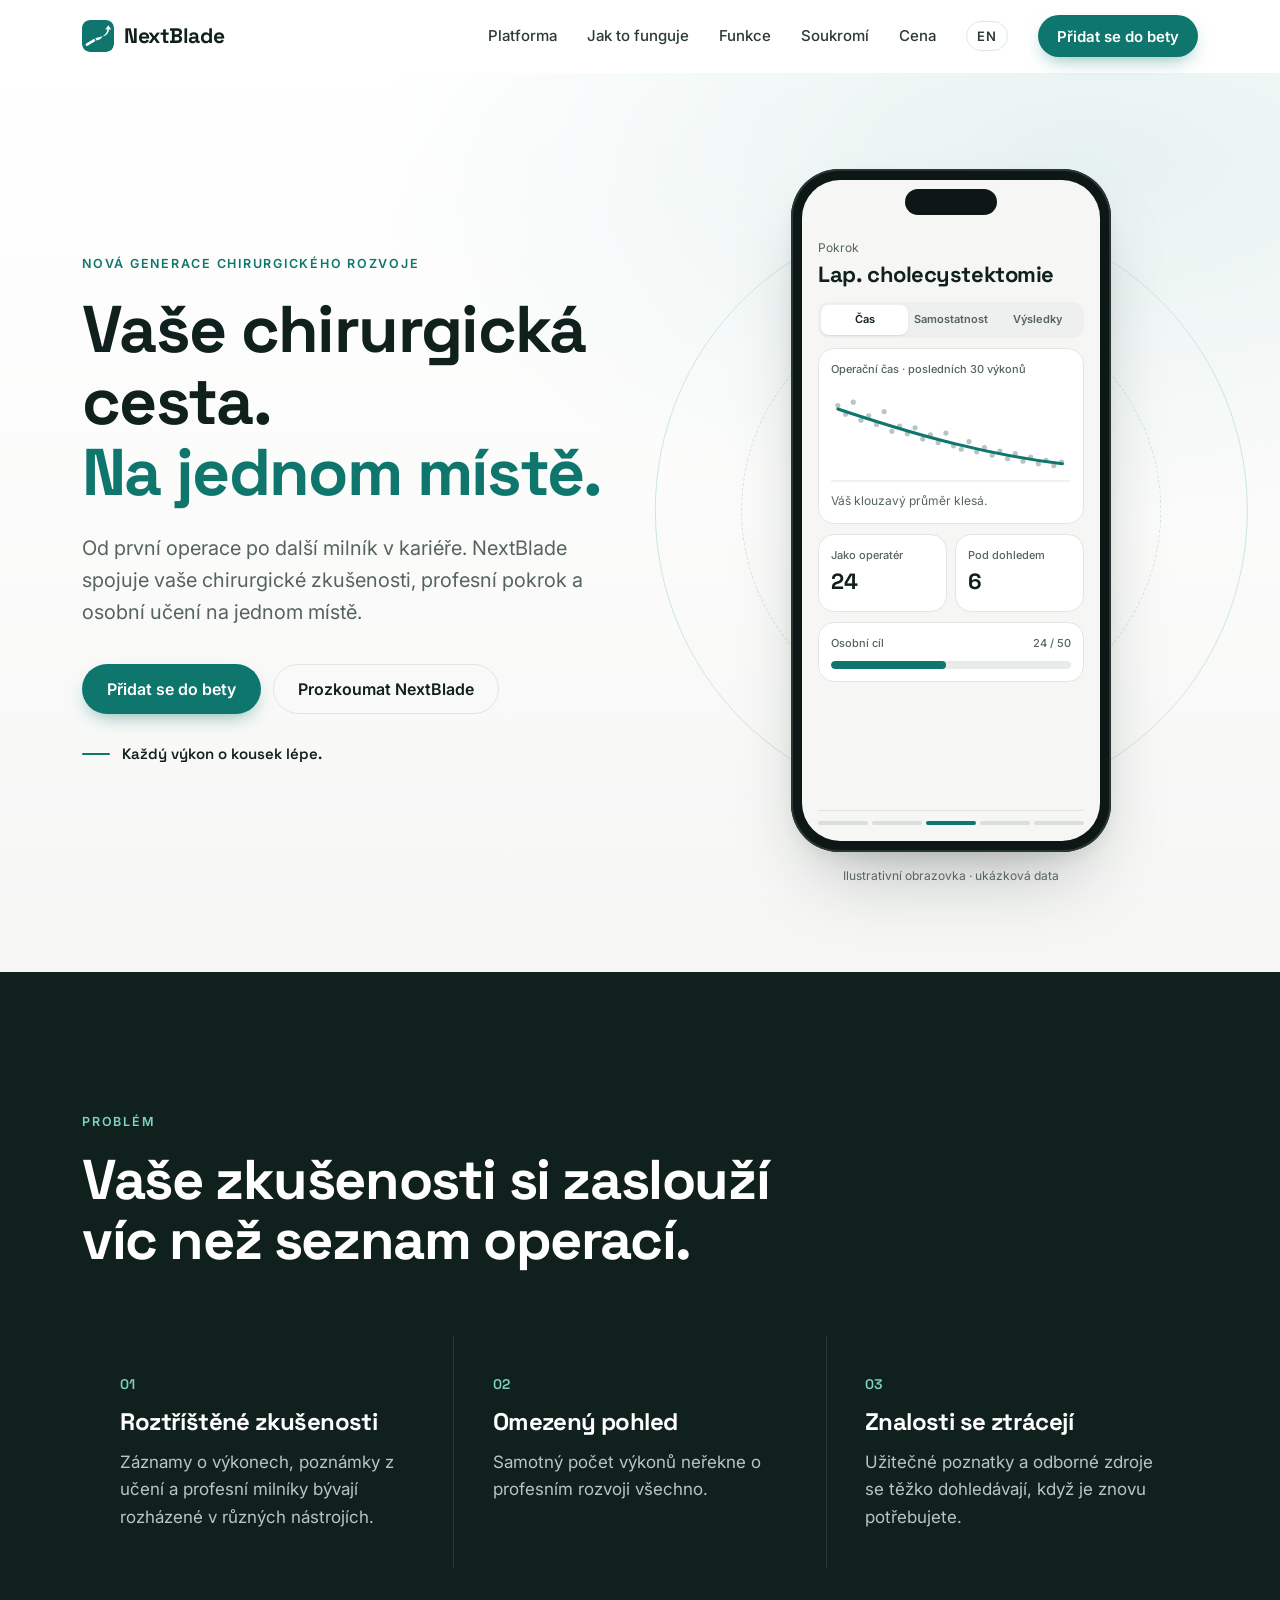
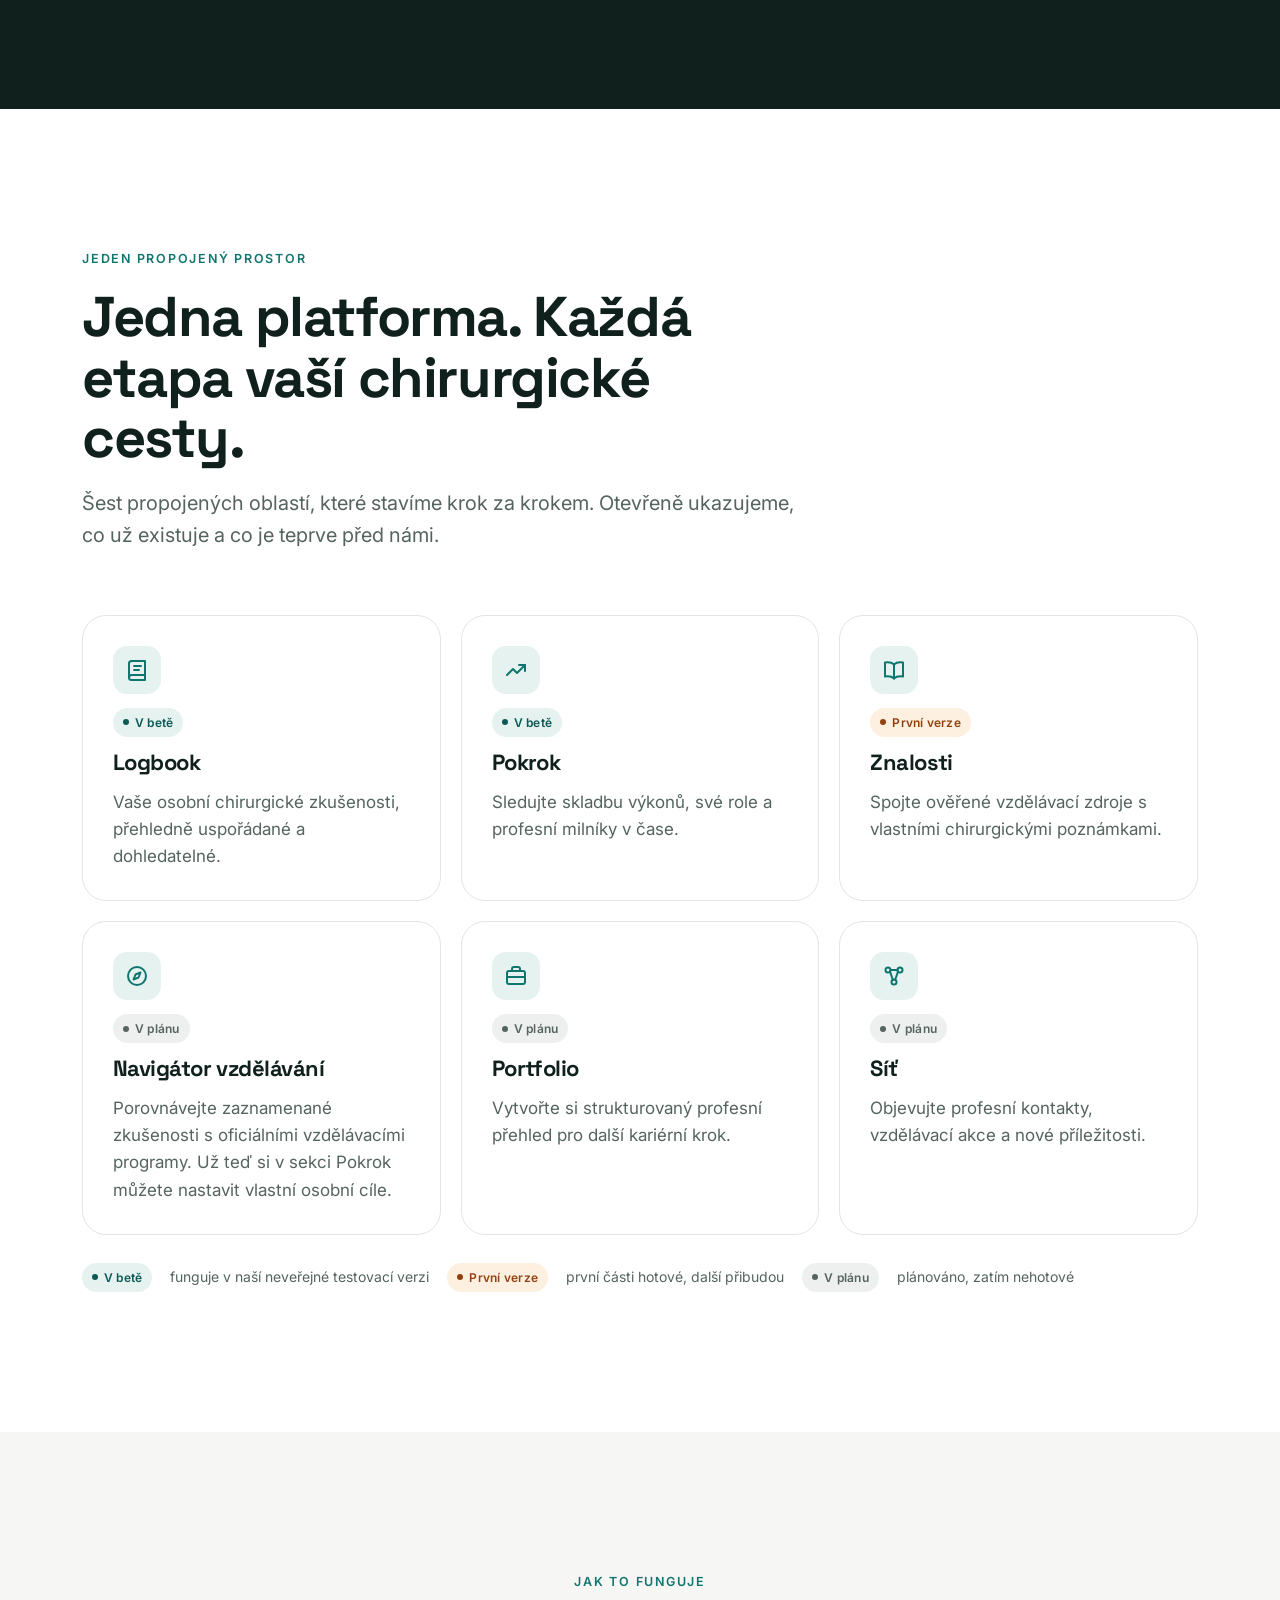
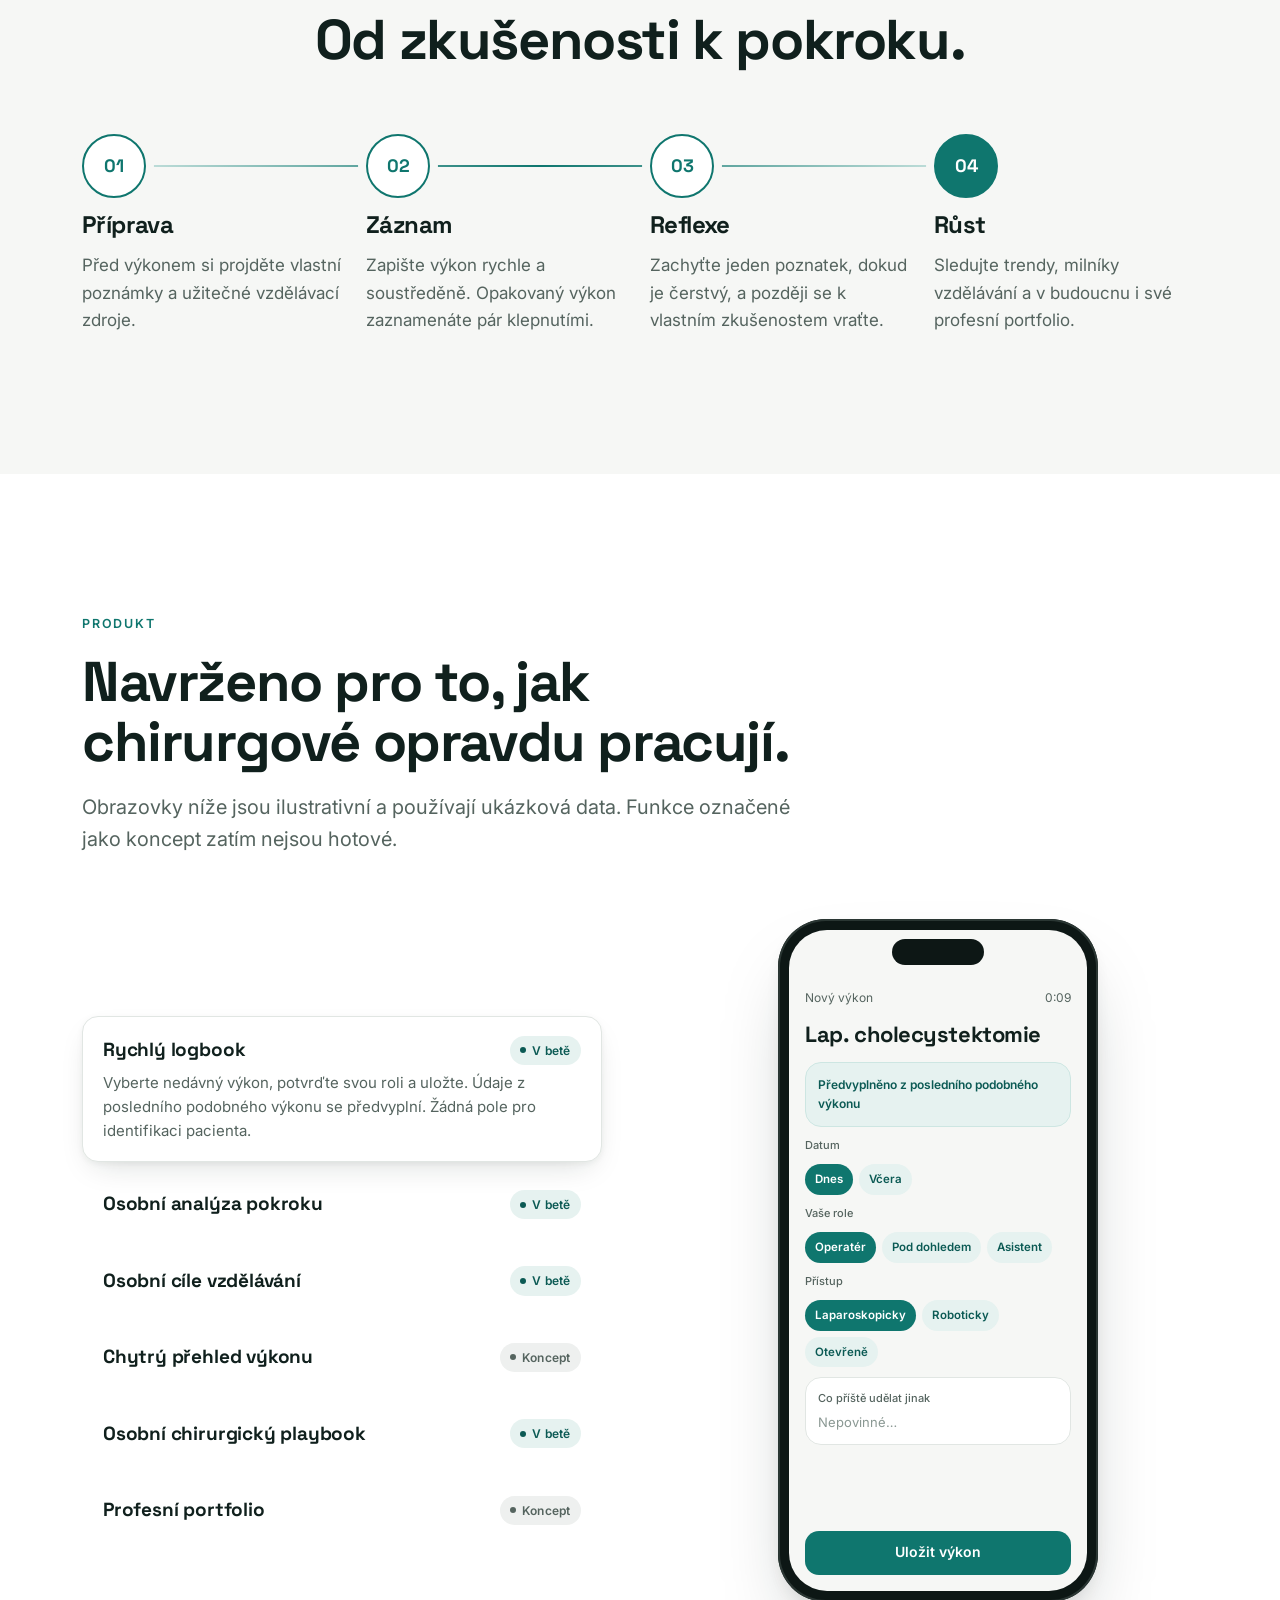
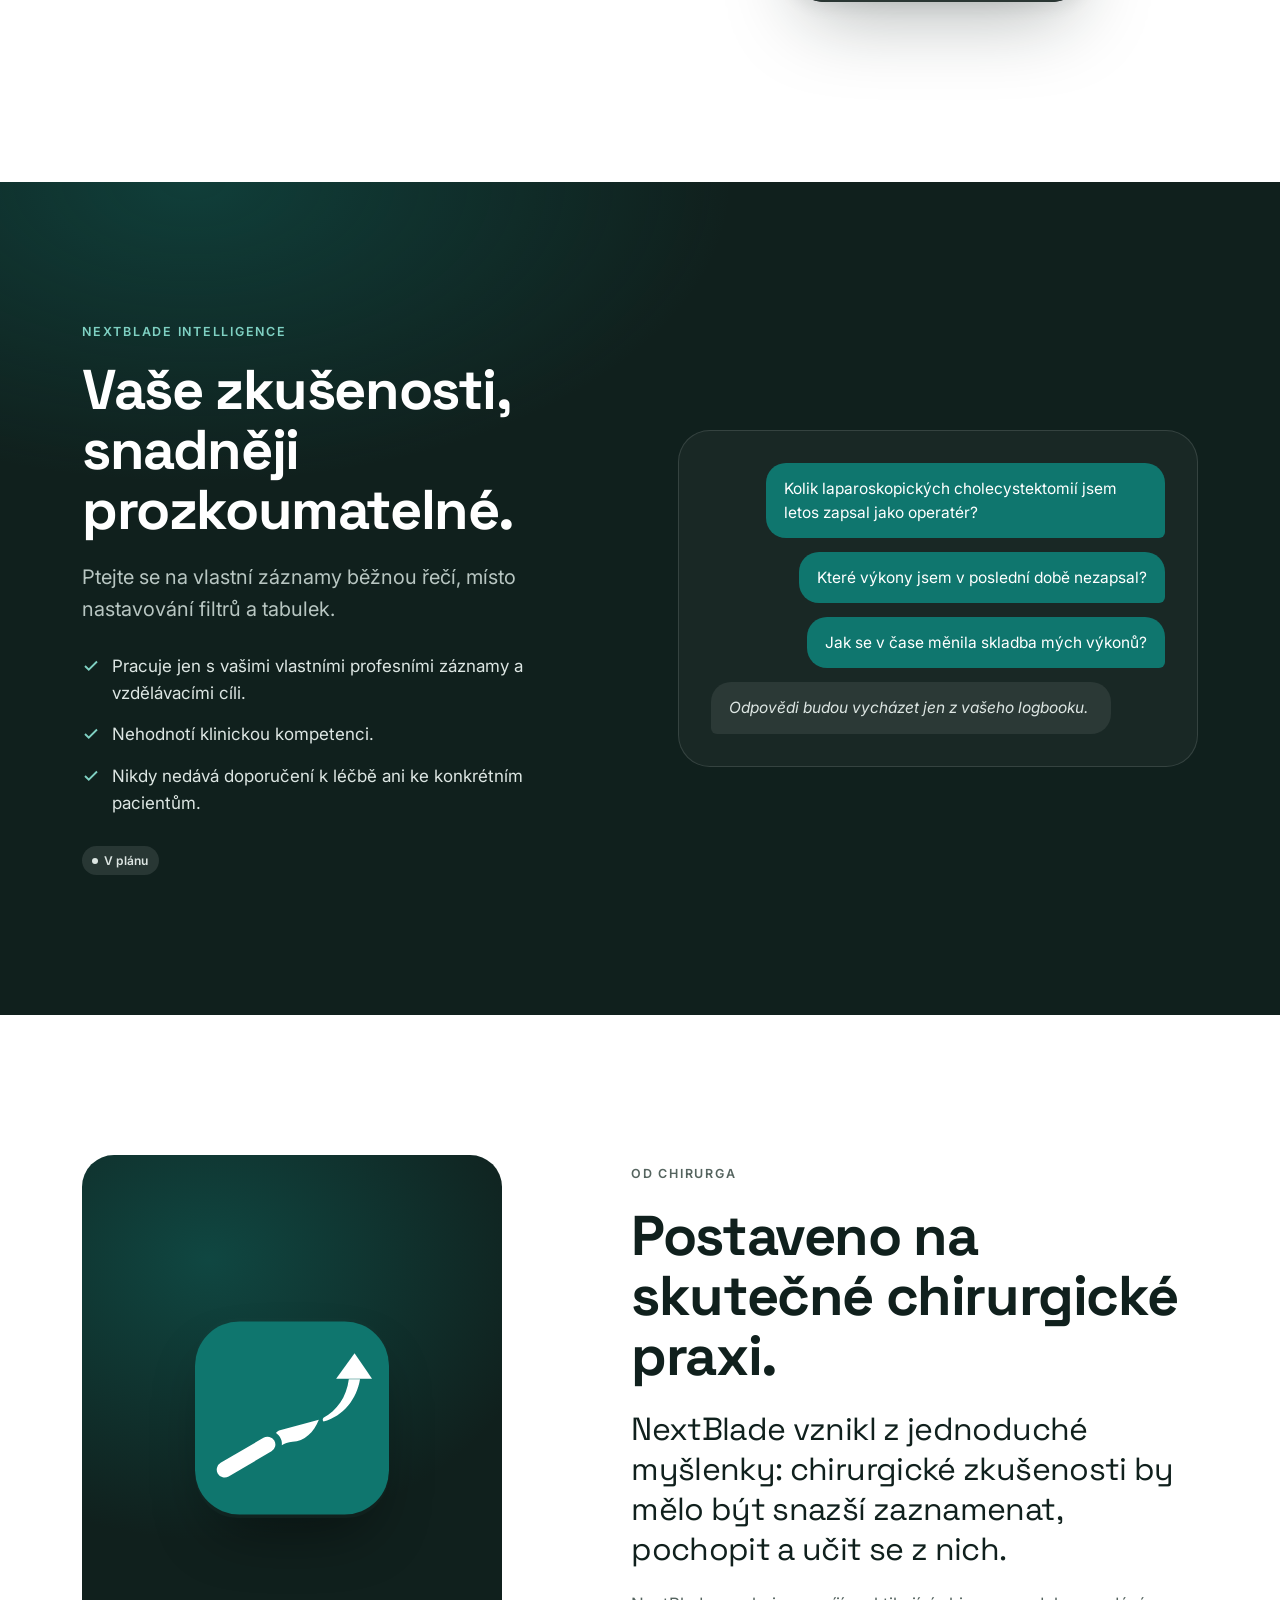
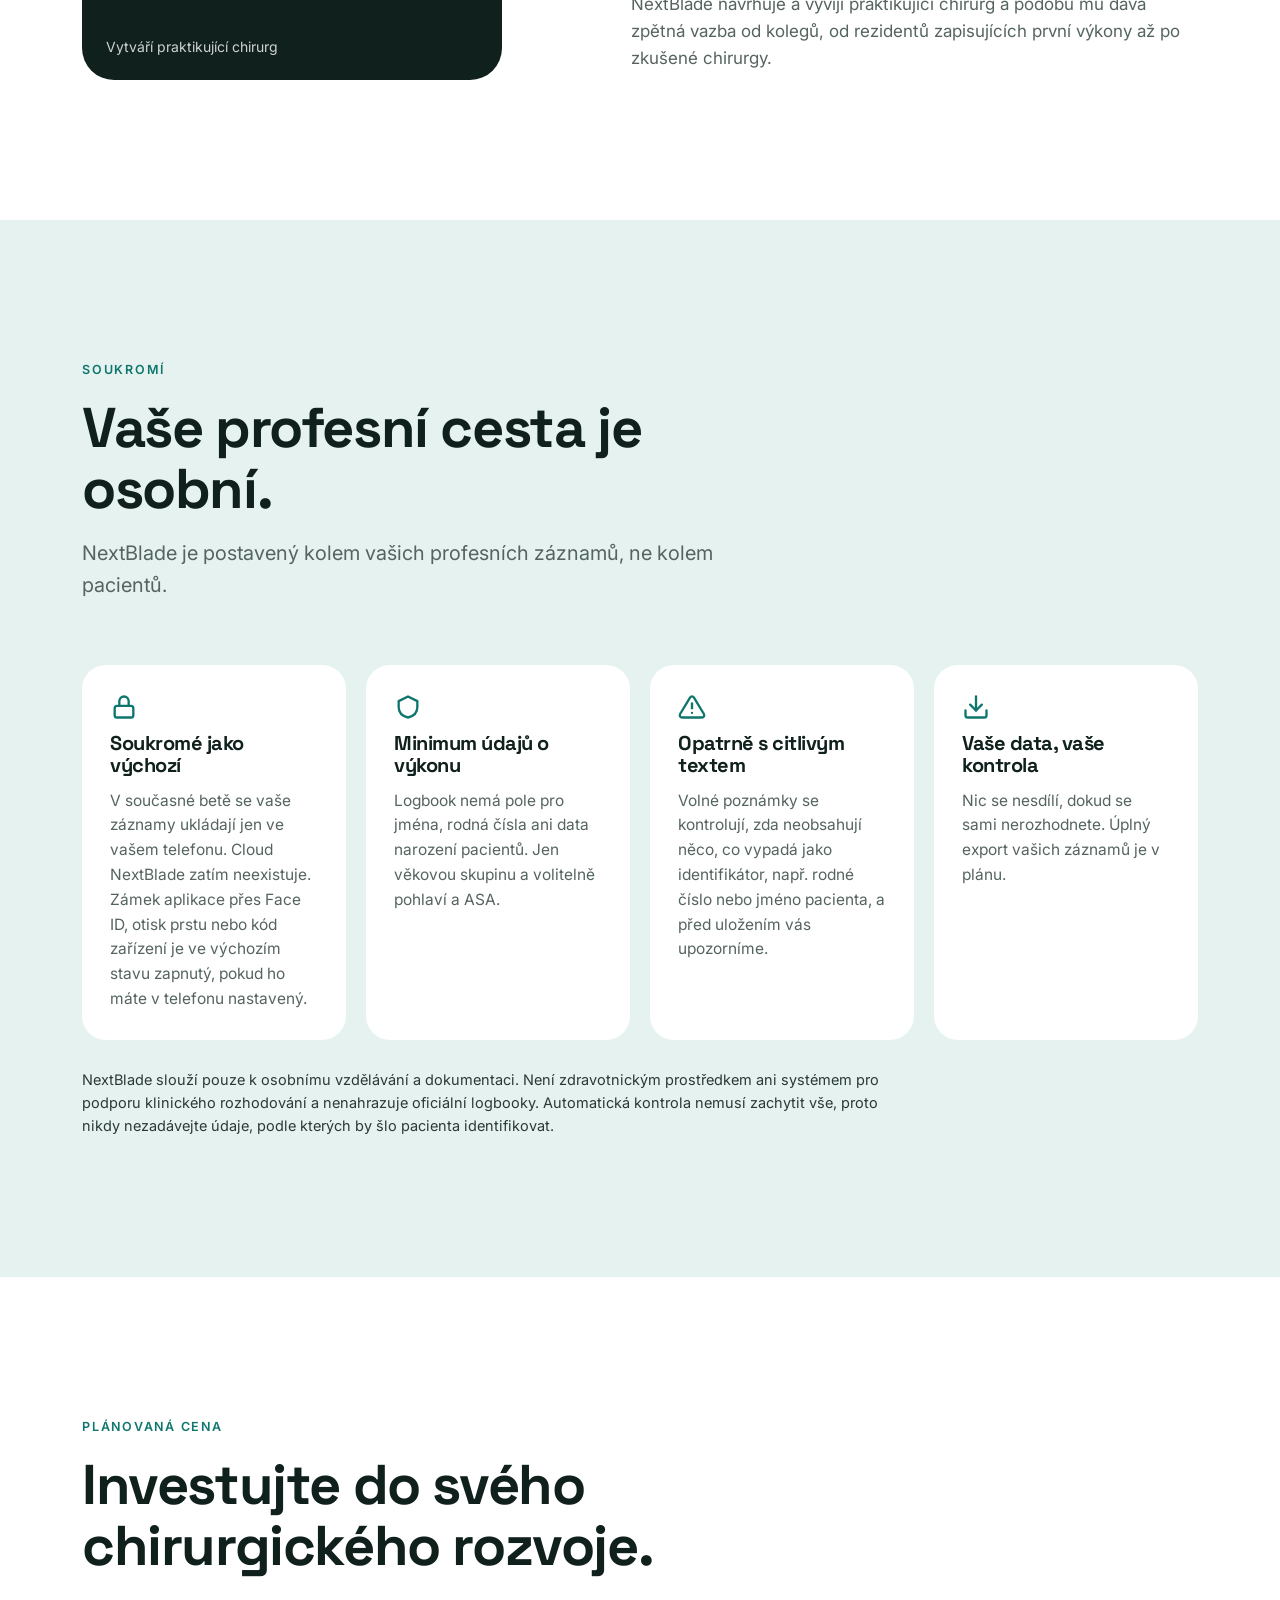
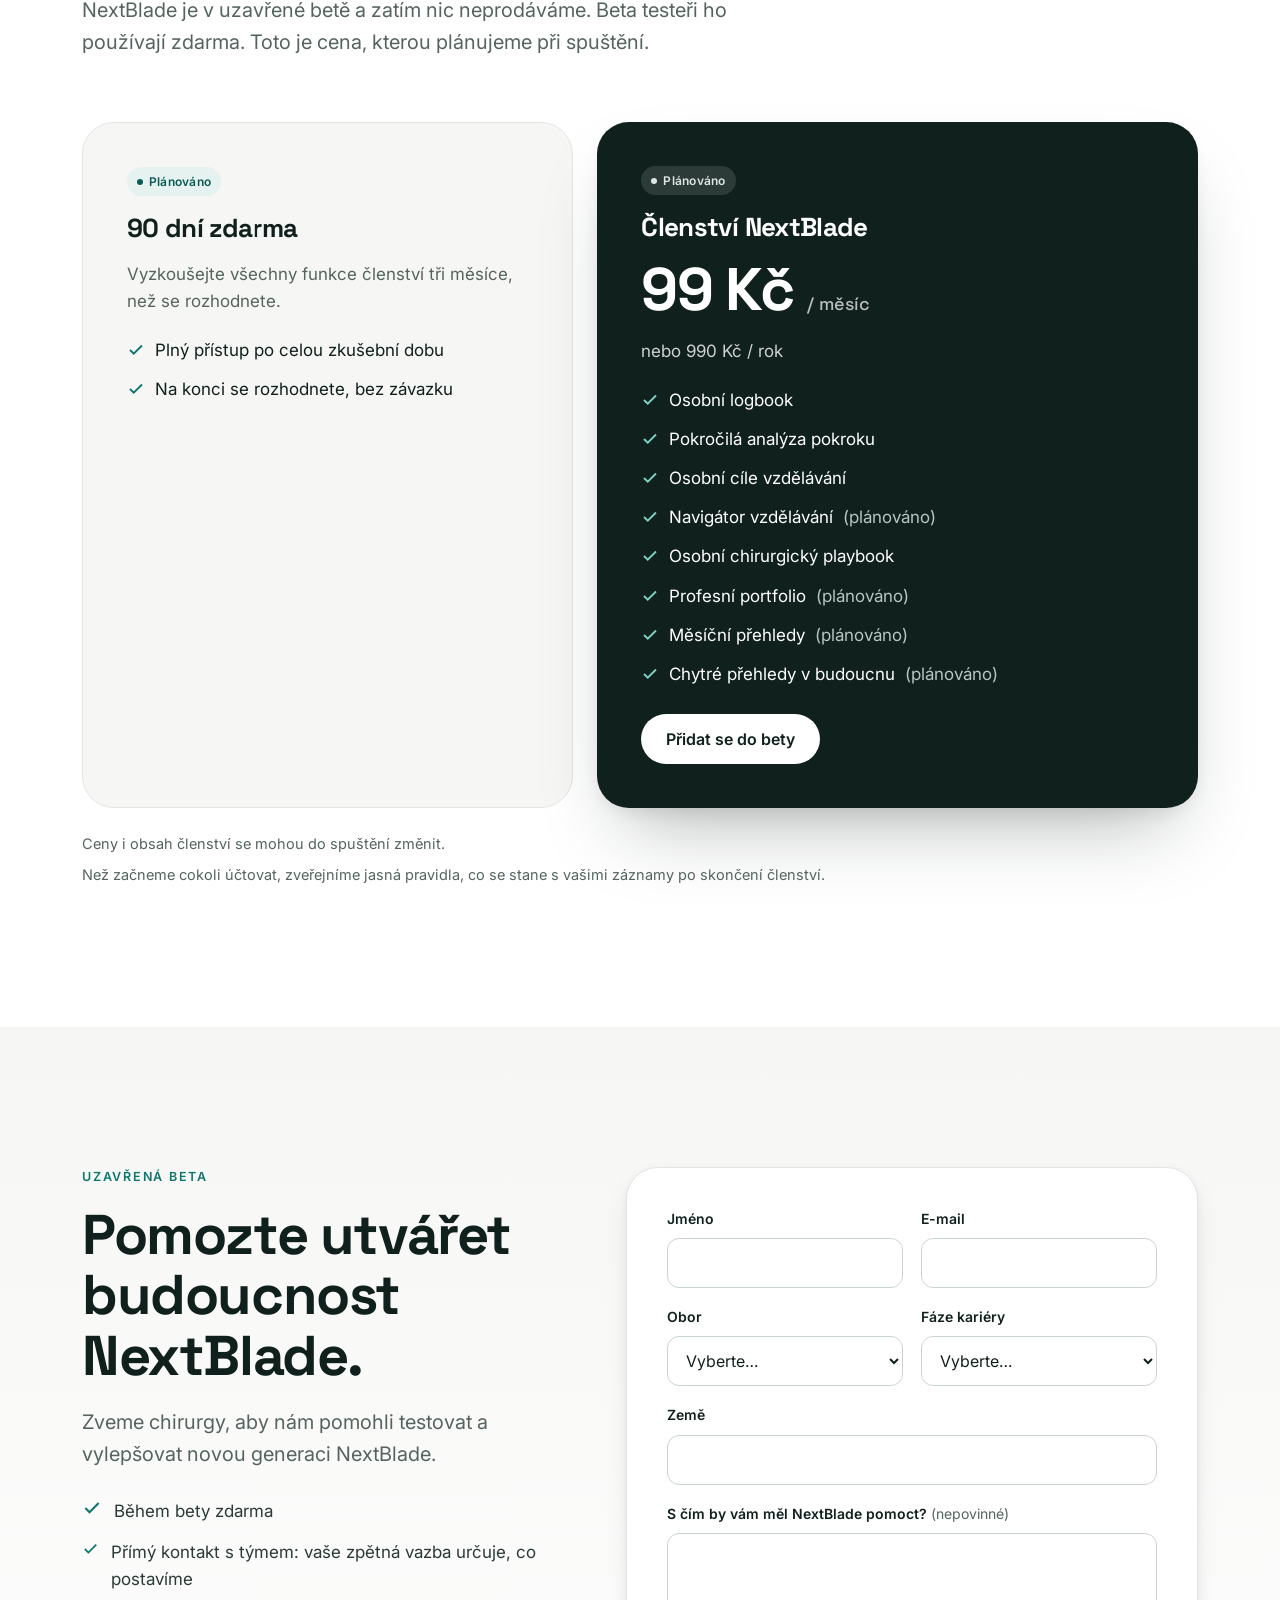
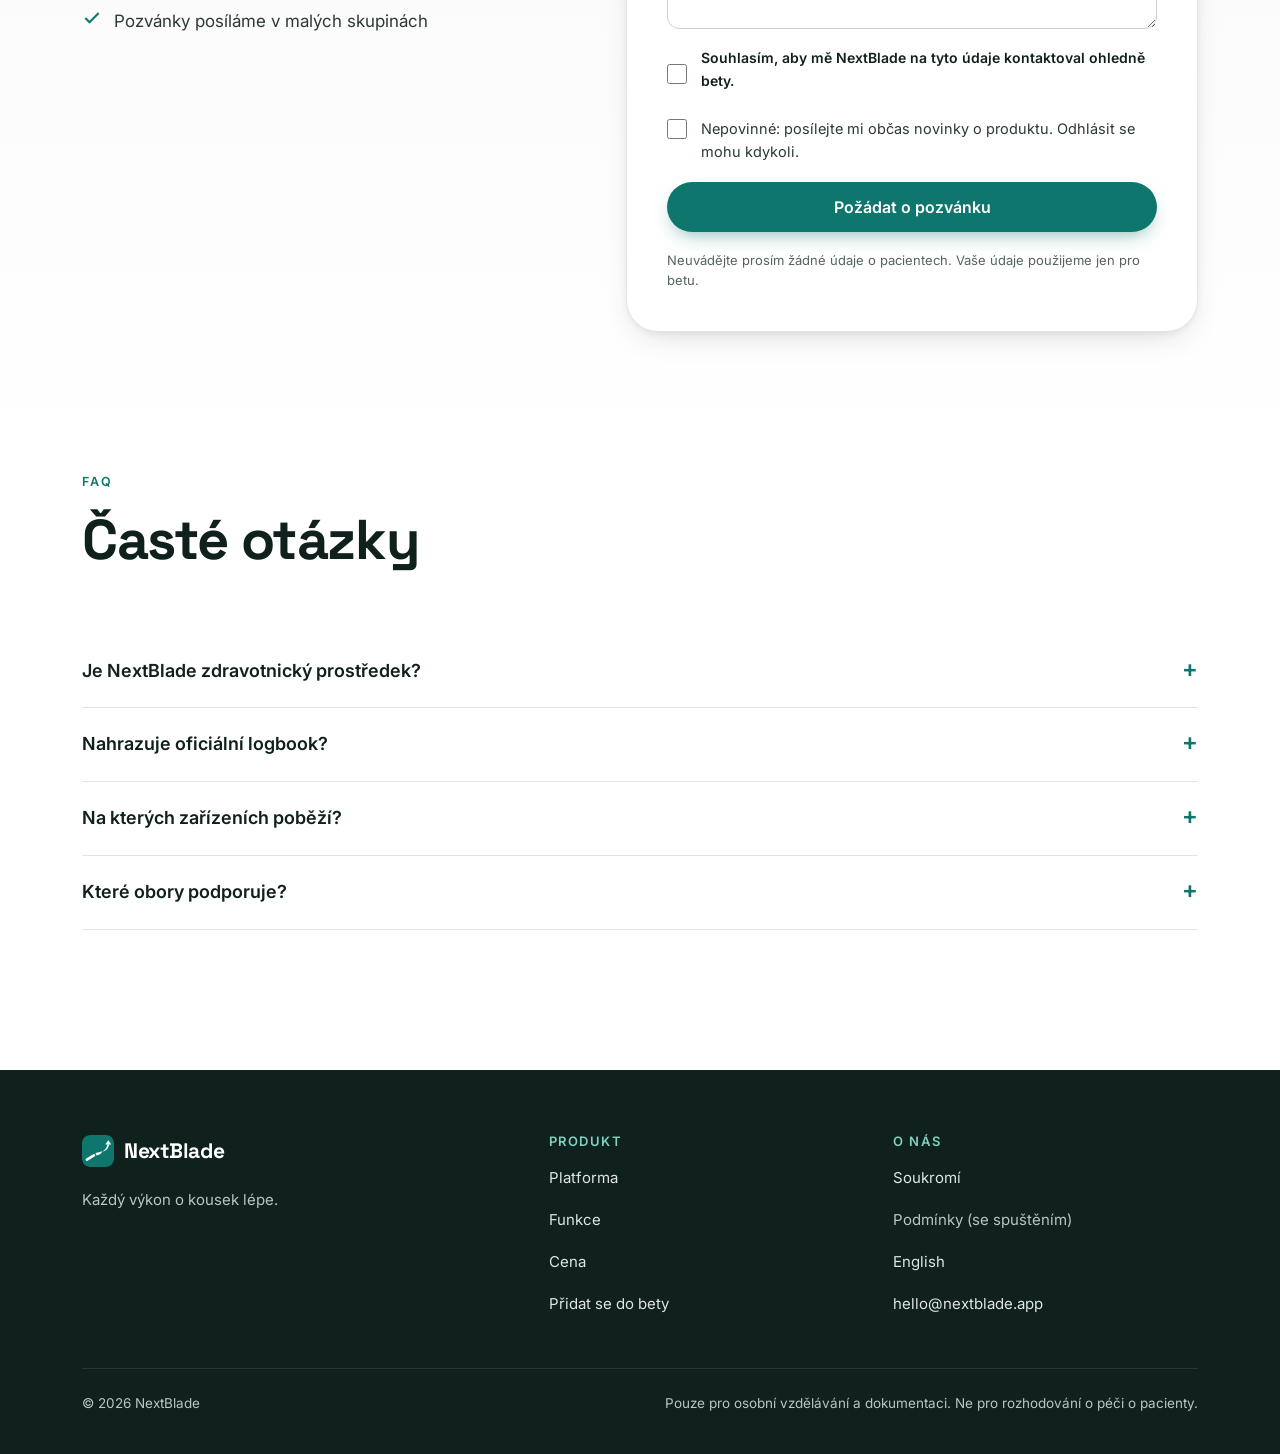
==== commit cd9cabe2: "Website polish: honest feature status, privacy wording, accessibility - Training Navigator marked as" ====
--- a/cs/index.html
+++ b/cs/index.html
@@ -109,7 +109,7 @@
             <div class="s-card" style="flex:1"><div class="s-label">Pod dohledem</div><div class="s-num">6</div></div>
           </div>
           <div class="s-card">
-            <div class="s-row"><span class="s-label">Cíl vzdělávání</span><span class="s-label">24 / 50</span></div>
+            <div class="s-row"><span class="s-label">Osobní cíl</span><span class="s-label">24 / 50</span></div>
             <div class="s-bar" style="margin-top:8px"><i style="width:48%"></i></div>
           </div>
           <div class="s-tabbar" aria-hidden="true"><i></i><i></i><i class="on"></i><i></i><i></i></div>
@@ -161,8 +161,8 @@
       </article>
       <article class="area reveal">
         <div class="icon" aria-hidden="true"><svg viewBox="0 0 24 24" fill="none" stroke="#0F766E" stroke-width="2" stroke-linecap="round" stroke-linejoin="round"><circle cx="12" cy="12" r="9"/><polygon points="15.5 8.5 13.5 13.5 8.5 15.5 10.5 10.5"/></svg></div>
-        <span class="badge badge-early">První verze</span>
-        <h3>Navigátor vzdělávání</h3><p>Porovnávejte zaznamenané zkušenosti s požadavky vašeho vzdělávacího programu.</p>
+        <span class="badge badge-plan">V plánu</span>
+        <h3>Navigátor vzdělávání</h3><p>Porovnávejte zaznamenané zkušenosti s oficiálními vzdělávacími programy. Už teď si v sekci Pokrok můžete nastavit vlastní osobní cíle.</p>
       </article>
       <article class="area reveal">
         <div class="icon" aria-hidden="true"><svg viewBox="0 0 24 24" fill="none" stroke="#0F766E" stroke-width="2" stroke-linecap="round" stroke-linejoin="round"><rect x="3" y="7" width="18" height="13" rx="2"/><path d="M8 7V5a2 2 0 0 1 2-2h4a2 2 0 0 1 2 2v2"/><path d="M3 13h18"/></svg></div>
@@ -175,7 +175,7 @@
         <h3>Síť</h3><p>Objevujte profesní kontakty, vzdělávací akce a nové příležitosti.</p>
       </article>
     </div>
-    <div class="legend reveal" aria-label="Vysvětlivky stavu">
+    <div class="legend reveal" role="group" aria-label="Vysvětlivky stavu">
       <span class="badge badge-live">V betě</span> funguje v naší neveřejné testovací verzi
       <span class="badge badge-early">První verze</span> první části hotové, další přibudou
       <span class="badge badge-plan">V plánu</span> plánováno, zatím nehotové
@@ -191,8 +191,8 @@
       <h2 class="h2" id="how-title">Od zkušenosti k pokroku.</h2>
     </div>
     <ol class="flow" style="list-style:none;margin:0;padding:0">
-      <li class="step reveal"><span class="dot">01</span><h3>Příprava</h3><p>Před mytím si projděte vlastní poznámky a užitečné vzdělávací zdroje.</p></li>
-      <li class="step reveal"><span class="dot">02</span><h3>Záznam</h3><p>Zapište výkon rychle a soustředěně. Opakovaný výkon zaberete pár klepnutími.</p></li>
+      <li class="step reveal"><span class="dot">01</span><h3>Příprava</h3><p>Před výkonem si projděte vlastní poznámky a užitečné vzdělávací zdroje.</p></li>
+      <li class="step reveal"><span class="dot">02</span><h3>Záznam</h3><p>Zapište výkon rychle a soustředěně. Opakovaný výkon zaznamenáte pár klepnutími.</p></li>
       <li class="step reveal"><span class="dot">03</span><h3>Reflexe</h3><p>Zachyťte jeden poznatek, dokud je čerstvý, a později se k vlastním zkušenostem vraťte.</p></li>
       <li class="step reveal"><span class="dot">04</span><h3>Růst</h3><p>Sledujte trendy, milníky vzdělávání a v budoucnu i své profesní portfolio.</p></li>
     </ol>
@@ -209,12 +209,12 @@
     </div>
     <div class="showcase-grid">
       <div class="tabs" role="tablist" aria-label="Funkce NextBlade">
-        <button class="tab" role="tab" id="t-log" aria-controls="p-log" aria-selected="true"><strong>Rychlý logbook</strong><span class="badge badge-live">V betě</span><span class="desc">Vyberte nedávný výkon, potvrďte svou roli a uložte. Údaje z posledního podobného výkonu se předvyplní. Žádná pole pro identifikaci pacienta.</span></button>
-        <button class="tab" role="tab" id="t-prog" aria-controls="p-prog" aria-selected="false" tabindex="-1"><strong>Osobní analýza pokroku</strong><span class="badge badge-live">V betě</span><span class="desc">Počty výkonů podle role a období, vývoj operačního času, samostatnost v čase a milníky, vždy se srozumitelným shrnutím.</span></button>
-        <button class="tab" role="tab" id="t-nav" aria-controls="p-nav" aria-selected="false" tabindex="-1"><strong>Navigátor vzdělávání</strong><span class="badge badge-early">První verze</span><span class="desc">Nastavte si vlastní cíle i se zdrojem, podle kterého je sledujete, a vidíte vedle nich zaznamenané zkušenosti.</span></button>
-        <button class="tab" role="tab" id="t-hub" aria-controls="p-hub" aria-selected="false" tabindex="-1"><strong>Chytrý přehled výkonu</strong><span class="badge badge-plan">Koncept</span><span class="desc">Jedno místo pro každý výkon: vaše historie, poznámky a odkazy na ověřené vzdělávací zdroje.</span></button>
-        <button class="tab" role="tab" id="t-play" aria-controls="p-play" aria-selected="false" tabindex="-1"><strong>Osobní chirurgický playbook</strong><span class="badge badge-live">V betě</span><span class="desc">Vaše klíčové kroky, úskalí a zaměření pro každý výkon, spolu s posledními reflexemi před dalším výkonem.</span></button>
-        <button class="tab" role="tab" id="t-port" aria-controls="p-port" aria-selected="false" tabindex="-1"><strong>Profesní portfolio</strong><span class="badge badge-plan">Koncept</span><span class="desc">Strukturovaný přehled zaznamenaných zkušeností pro žádosti a kariérní milníky.</span></button>
+        <button type="button" class="tab" role="tab" id="t-log" aria-controls="p-log" aria-selected="true"><strong>Rychlý logbook</strong><span class="badge badge-live">V betě</span><span class="desc">Vyberte nedávný výkon, potvrďte svou roli a uložte. Údaje z posledního podobného výkonu se předvyplní. Žádná pole pro identifikaci pacienta.</span></button>
+        <button type="button" class="tab" role="tab" id="t-prog" aria-controls="p-prog" aria-selected="false" tabindex="-1"><strong>Osobní analýza pokroku</strong><span class="badge badge-live">V betě</span><span class="desc">Počty výkonů podle role a období, vývoj operačního času, samostatnost v čase a milníky, vždy se srozumitelným shrnutím.</span></button>
+        <button type="button" class="tab" role="tab" id="t-nav" aria-controls="p-nav" aria-selected="false" tabindex="-1"><strong>Osobní cíle vzdělávání</strong><span class="badge badge-live">V betě</span><span class="desc">Nastavte si vlastní cíle, poznamenejte si zdroj, podle kterého je sledujete, a vidíte vedle nich zaznamenané zkušenosti. Oficiální vzdělávací programy zatím nejsou součástí aplikace.</span></button>
+        <button type="button" class="tab" role="tab" id="t-hub" aria-controls="p-hub" aria-selected="false" tabindex="-1"><strong>Chytrý přehled výkonu</strong><span class="badge badge-plan">Koncept</span><span class="desc">Jedno místo pro každý výkon: vaše historie, poznámky a odkazy na ověřené vzdělávací zdroje.</span></button>
+        <button type="button" class="tab" role="tab" id="t-play" aria-controls="p-play" aria-selected="false" tabindex="-1"><strong>Osobní chirurgický playbook</strong><span class="badge badge-live">V betě</span><span class="desc">Vaše klíčové kroky, úskalí a zaměření pro každý výkon, spolu s posledními reflexemi před dalším výkonem.</span></button>
+        <button type="button" class="tab" role="tab" id="t-port" aria-controls="p-port" aria-selected="false" tabindex="-1"><strong>Profesní portfolio</strong><span class="badge badge-plan">Koncept</span><span class="desc">Strukturovaný přehled zaznamenaných zkušeností pro žádosti a kariérní milníky.</span></button>
       </div>
 
       <div class="stage">
@@ -251,9 +251,9 @@
           </div>
         </div>
         <div class="panel" role="tabpanel" id="p-nav" aria-labelledby="t-nav" hidden>
-          <div class="phone" role="img" aria-label="Ilustrativní obrazovka cílů vzdělávání">
-            <div class="screen">
-              <div class="s-title">Cíle</div>
+          <div class="phone" role="img" aria-label="Ilustrativní obrazovka osobních cílů">
+            <div class="screen">
+              <div class="s-title">Moje cíle</div>
               <div class="s-sub">Zdroj: váš vlastní zápis, např. požadavky vzdělávacího programu</div>
               <div class="s-card"><div class="s-row"><span>Lap. cholecystektomie</span><span class="s-label">24 / 50</span></div><div class="s-bar" style="margin-top:8px"><i style="width:48%"></i></div></div>
               <div class="s-card"><div class="s-row"><span>Plastika tříselné kýly</span><span class="s-label">31 / 40</span></div><div class="s-bar" style="margin-top:8px"><i style="width:78%"></i></div></div>
@@ -318,7 +318,7 @@
       </ul>
       <p style="margin-top:28px"><span class="badge" style="background:rgba(255,255,255,.1);color:#DDE6E3">V plánu</span></p>
     </div>
-    <div class="chat reveal" aria-label="Ukázkové otázky">
+    <div class="chat reveal" role="group" aria-label="Ukázkové otázky">
       <p class="bubble q">Kolik laparoskopických cholecystektomií jsem letos zapsal jako operatér?</p>
       <p class="bubble q">Které výkony jsem v poslední době nezapsal?</p>
       <p class="bubble q">Jak se v čase měnila skladba mých výkonů?</p>
@@ -354,7 +354,7 @@
     <div class="priv-grid">
       <article class="priv reveal">
         <svg viewBox="0 0 24 24" fill="none" stroke="#0F766E" stroke-width="2" stroke-linecap="round" stroke-linejoin="round" aria-hidden="true"><rect x="4" y="11" width="16" height="10" rx="2"/><path d="M8 11V7a4 4 0 0 1 8 0v4"/></svg>
-        <h3>Soukromé jako výchozí</h3><p>Vaše záznamy patří vám. V současné betě zůstávají ve vašem telefonu, chráněné Face ID, otiskem prstu nebo kódem zařízení.</p>
+        <h3>Soukromé jako výchozí</h3><p>V současné betě se vaše záznamy ukládají jen ve vašem telefonu. Cloud NextBlade zatím neexistuje. Zámek aplikace přes Face ID, otisk prstu nebo kód zařízení je ve výchozím stavu zapnutý, pokud ho máte v telefonu nastavený.</p>
       </article>
       <article class="priv reveal">
         <svg viewBox="0 0 24 24" fill="none" stroke="#0F766E" stroke-width="2" stroke-linecap="round" stroke-linejoin="round" aria-hidden="true"><path d="M12 3l8 4v5c0 5-3.5 8-8 9-4.5-1-8-4-8-9V7z"/></svg>
@@ -399,7 +399,8 @@
         <ul>
           <li><svg width="18" height="18" viewBox="0 0 24 24" fill="none" stroke="#7FD1C3" stroke-width="2.5" aria-hidden="true"><polyline points="20 6 9 17 4 12"/></svg>Osobní logbook</li>
           <li><svg width="18" height="18" viewBox="0 0 24 24" fill="none" stroke="#7FD1C3" stroke-width="2.5" aria-hidden="true"><polyline points="20 6 9 17 4 12"/></svg>Pokročilá analýza pokroku</li>
-          <li><svg width="18" height="18" viewBox="0 0 24 24" fill="none" stroke="#7FD1C3" stroke-width="2.5" aria-hidden="true"><polyline points="20 6 9 17 4 12"/></svg>Navigátor vzdělávání</li>
+          <li><svg width="18" height="18" viewBox="0 0 24 24" fill="none" stroke="#7FD1C3" stroke-width="2.5" aria-hidden="true"><polyline points="20 6 9 17 4 12"/></svg>Osobní cíle vzdělávání</li>
+          <li><svg width="18" height="18" viewBox="0 0 24 24" fill="none" stroke="#7FD1C3" stroke-width="2.5" aria-hidden="true"><polyline points="20 6 9 17 4 12"/></svg>Navigátor vzdělávání <span class="muted">(plánováno)</span></li>
           <li><svg width="18" height="18" viewBox="0 0 24 24" fill="none" stroke="#7FD1C3" stroke-width="2.5" aria-hidden="true"><polyline points="20 6 9 17 4 12"/></svg>Osobní chirurgický playbook</li>
           <li><svg width="18" height="18" viewBox="0 0 24 24" fill="none" stroke="#7FD1C3" stroke-width="2.5" aria-hidden="true"><polyline points="20 6 9 17 4 12"/></svg>Profesní portfolio <span class="muted">(plánováno)</span></li>
           <li><svg width="18" height="18" viewBox="0 0 24 24" fill="none" stroke="#7FD1C3" stroke-width="2.5" aria-hidden="true"><polyline points="20 6 9 17 4 12"/></svg>Měsíční přehledy <span class="muted">(plánováno)</span></li>
@@ -481,11 +482,11 @@
         <p class="tag">Každý výkon o kousek lépe.</p>
       </div>
       <div>
-        <h4>Produkt</h4>
+        <h3 class="foot-h">Produkt</h3>
         <ul><li><a href="#platform">Platforma</a></li><li><a href="#features">Funkce</a></li><li><a href="#pricing">Cena</a></li><li><a href="#beta">Přidat se do bety</a></li></ul>
       </div>
       <div>
-        <h4>O nás</h4>
+        <h3 class="foot-h">O nás</h3>
         <ul><li><a href="#privacy">Soukromí</a></li><li><span>Podmínky (se spuštěním)</span></li><li><a href="../" hreflang="en" lang="en">English</a></li><li><a href="mailto:hello@nextblade.app">hello@nextblade.app</a></li></ul>
       </div>
     </div>
--- a/assets/styles.css
+++ b/assets/styles.css
@@ -285,7 +285,7 @@
 .foot-grid { display: grid; grid-template-columns: 1.4fr 1fr 1fr; gap: 40px; }
 .site-footer .brand { color: #fff; }
 .site-footer .tag { margin-top: 14px; color: #B8C6C2; }
-.site-footer h4 { font-family: var(--font-body); font-size: 13px; letter-spacing: .12em; text-transform: uppercase; color: #7FD1C3; margin-bottom: 14px; font-weight: 600; }
+.site-footer .foot-h { font-family: var(--font-body); font-size: 13px; letter-spacing: .12em; text-transform: uppercase; color: #7FD1C3; margin-bottom: 14px; font-weight: 600; }
 .site-footer ul { list-style: none; margin: 0; padding: 0; display: grid; gap: 10px; }
 .site-footer a { color: #DDE6E3; text-decoration: none; }
 .site-footer a:hover { color: #fff; text-decoration: underline; }
@@ -308,3 +308,6 @@
 .nav-links a.lang { font-weight: 600; font-size: 13px; letter-spacing: .06em; border: 1px solid var(--line); border-radius: 999px; padding: 6px 10px; }
 @media (max-width: 900px) { .nav-links a.lang { border: 0; border-bottom: 1px solid var(--line); border-radius: 0; padding: 14px 0; font-size: 17px; letter-spacing: 0; } }
 html[lang="cs"] .hero h1 { font-size: clamp(38px, 5.6vw, 66px); }
+section[id] { scroll-margin-top: 72px; }
+.site-footer ul a, .site-footer ul span { display: inline-block; padding: 4px 0; }
+@media (max-width: 760px) { .site-footer ul a { padding: 10px 0; } .site-footer ul { gap: 0; } }
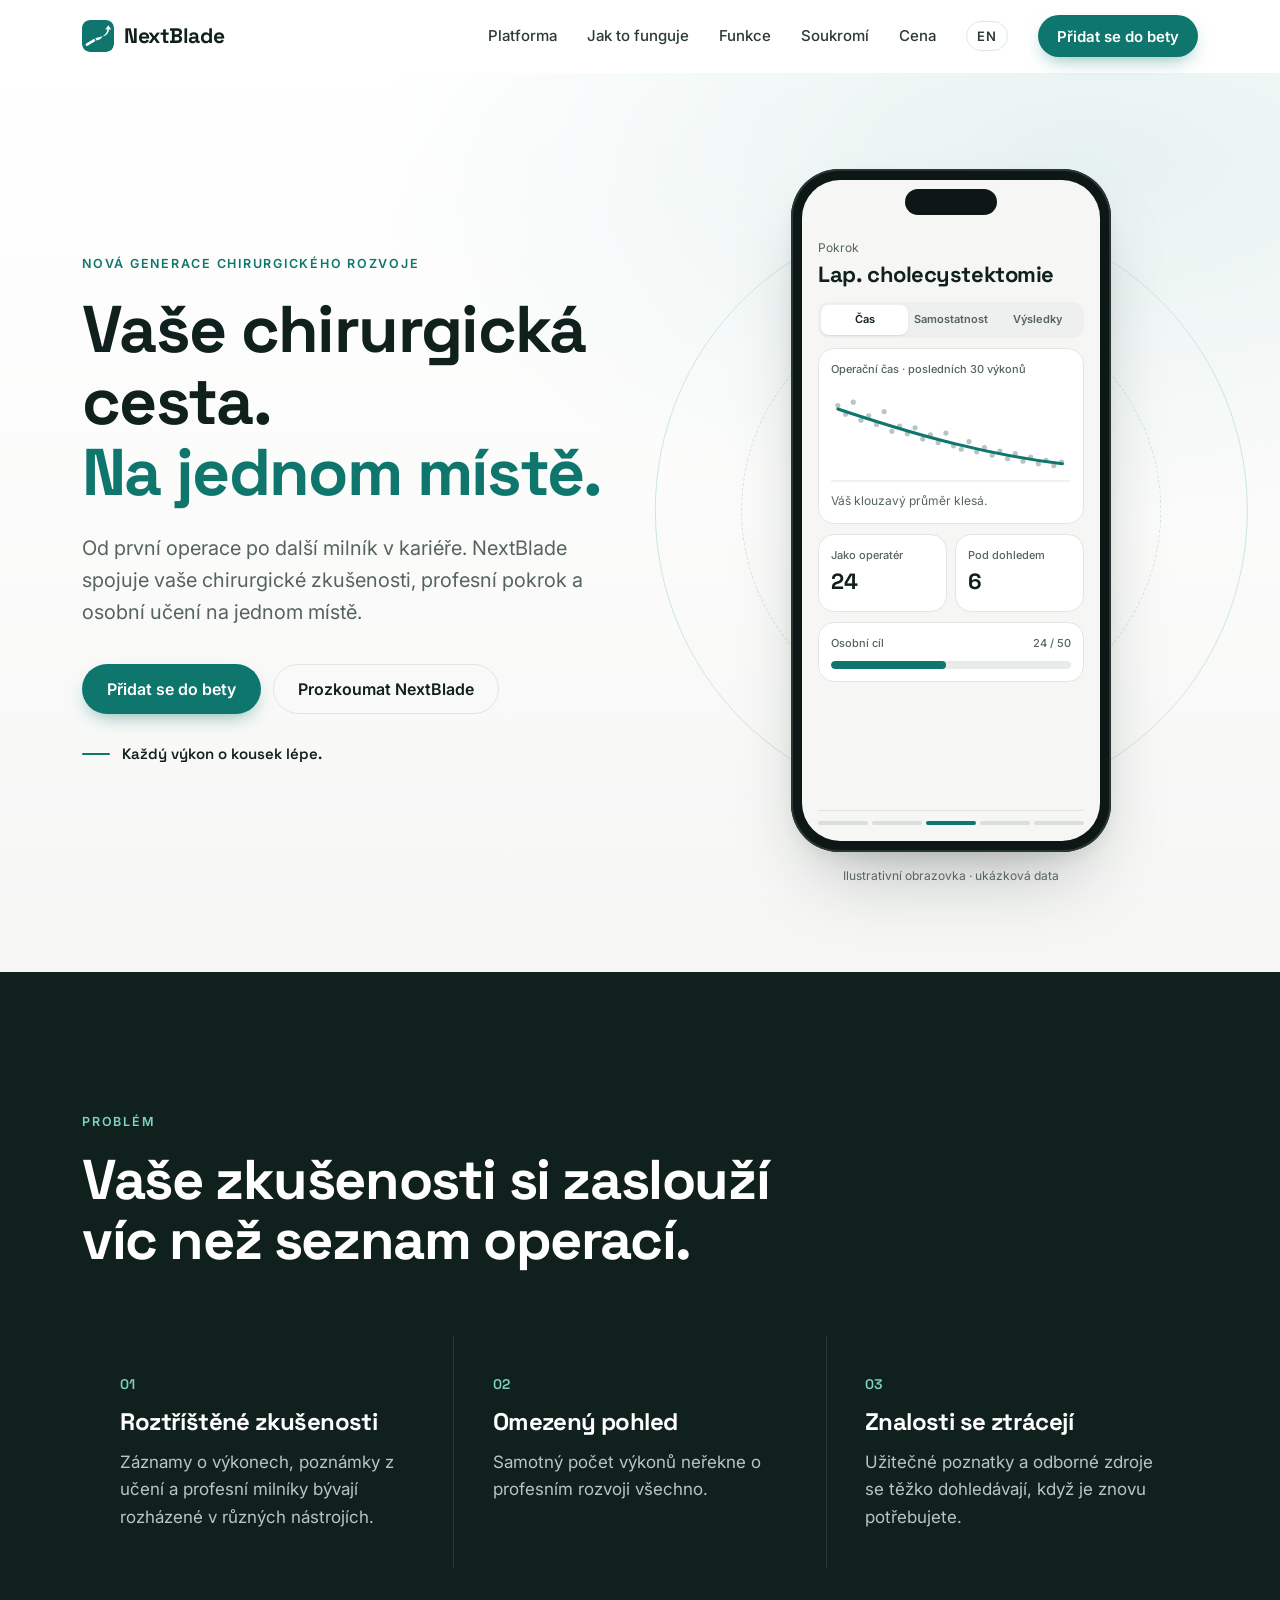
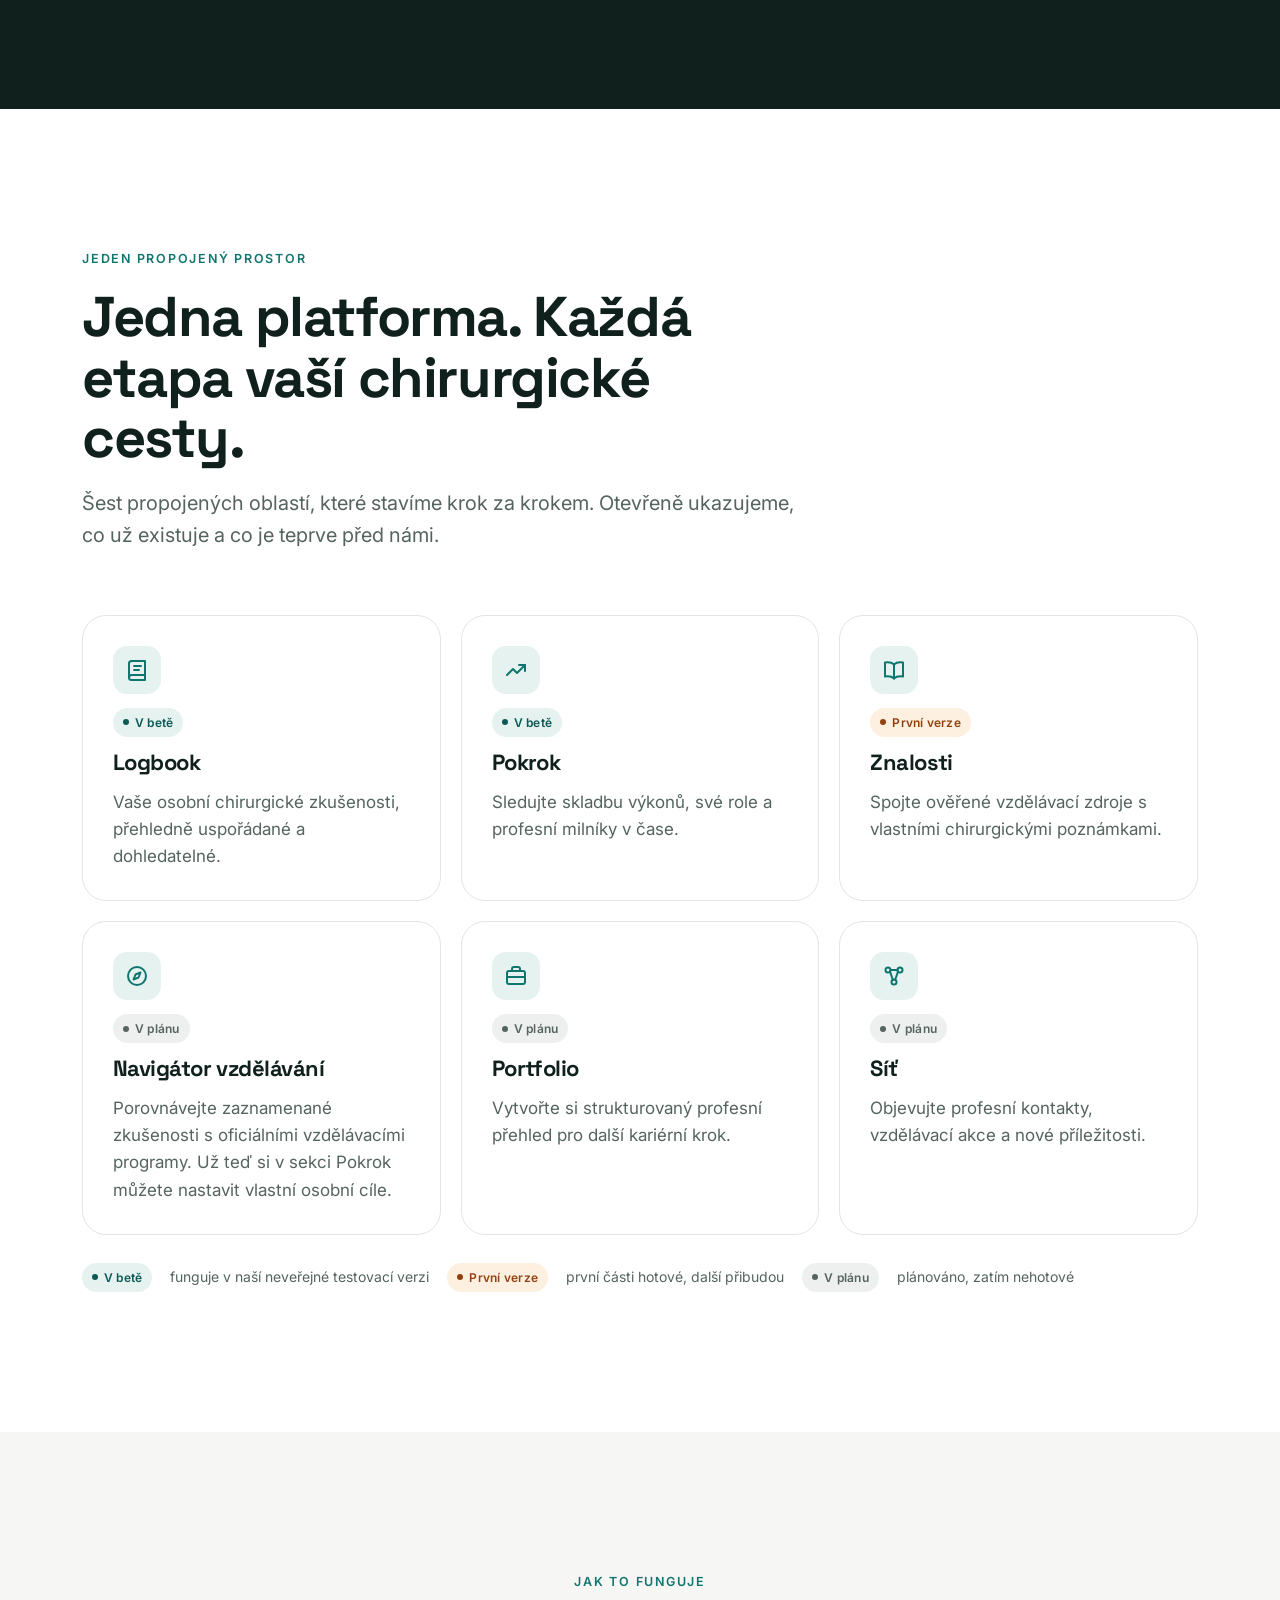
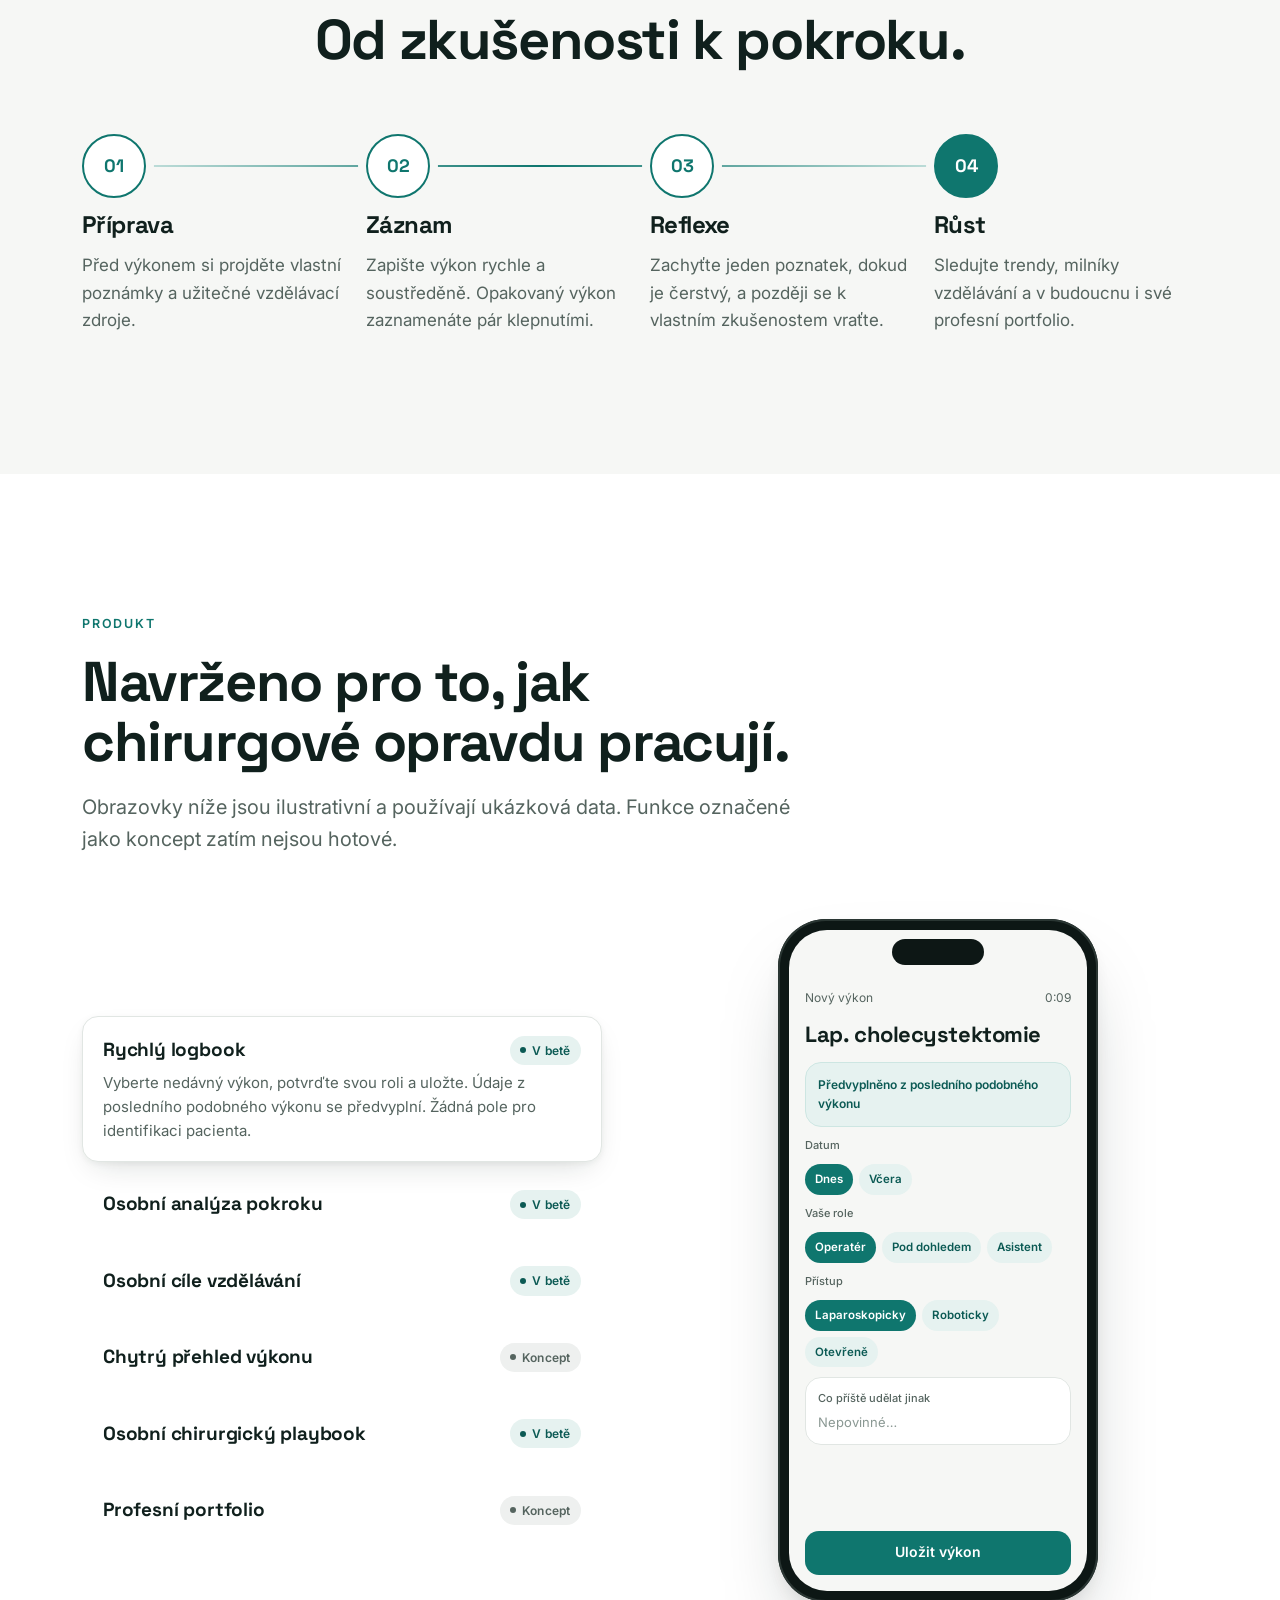
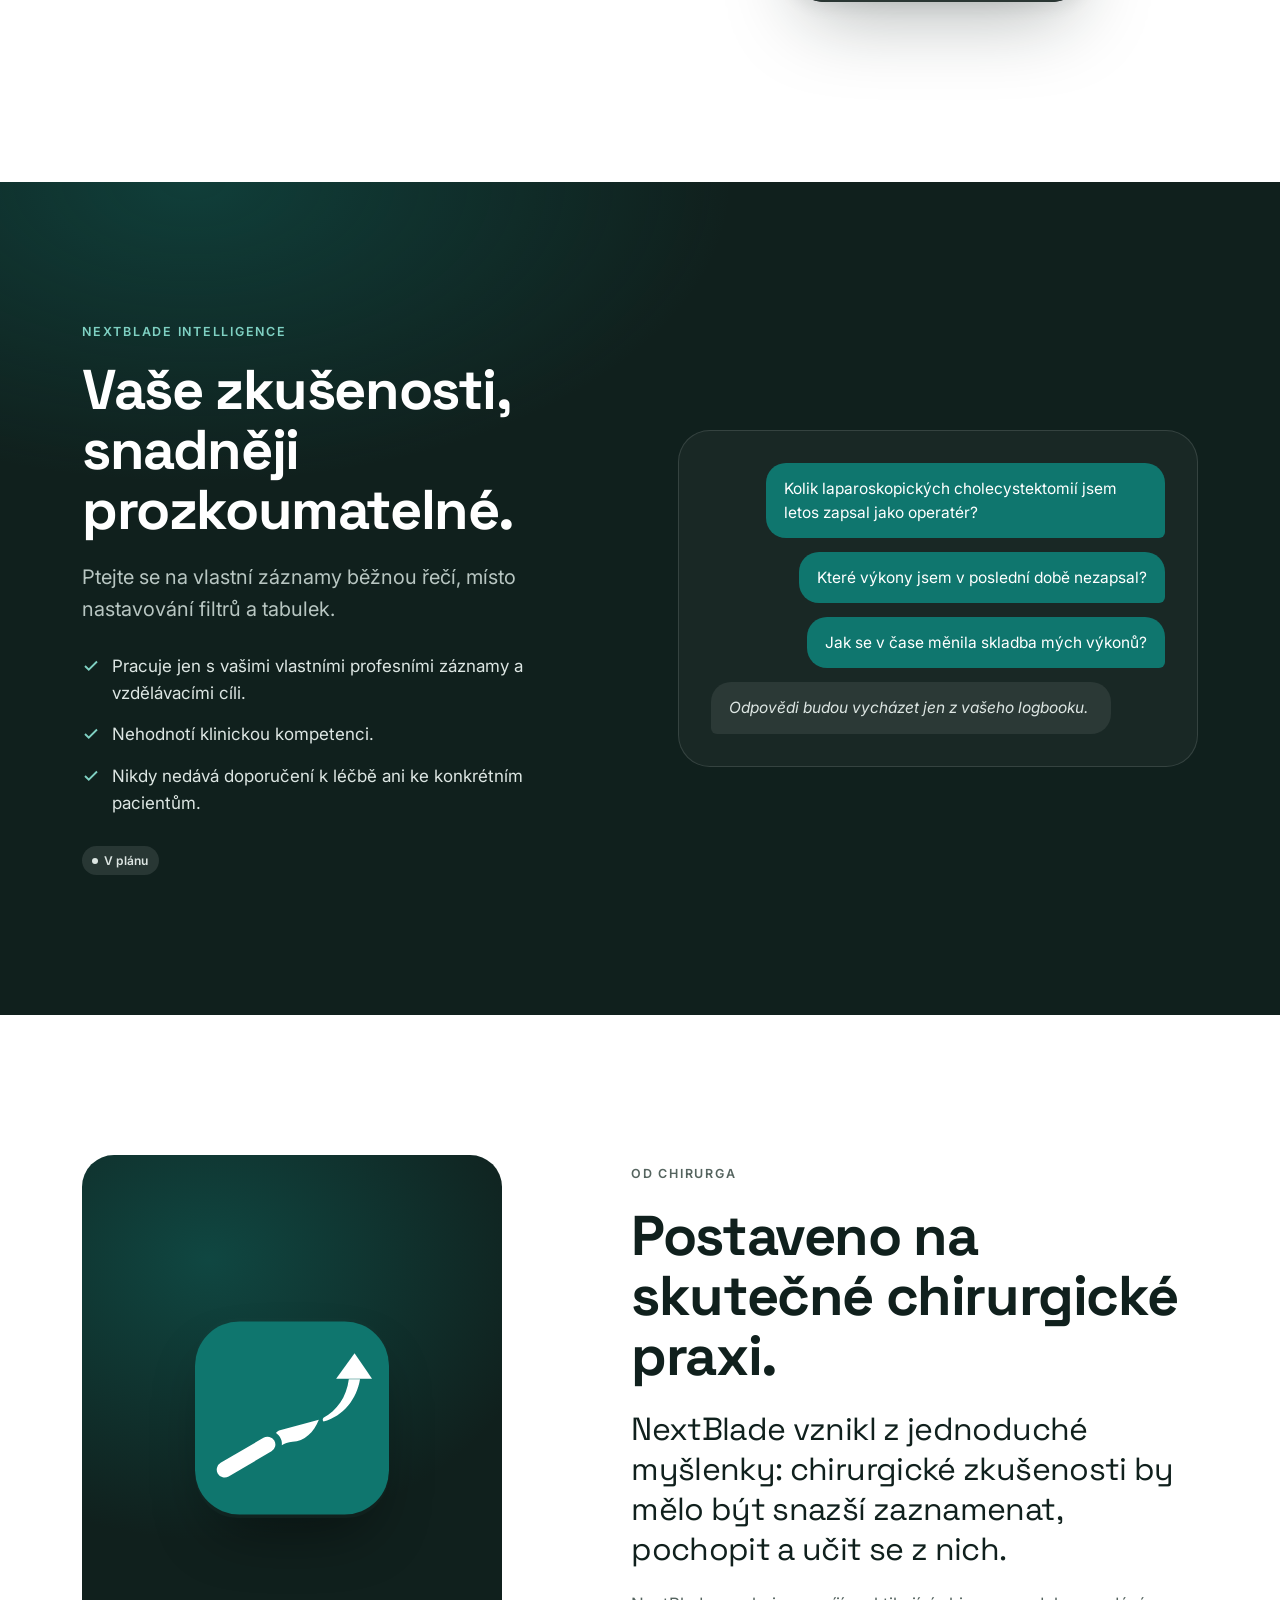
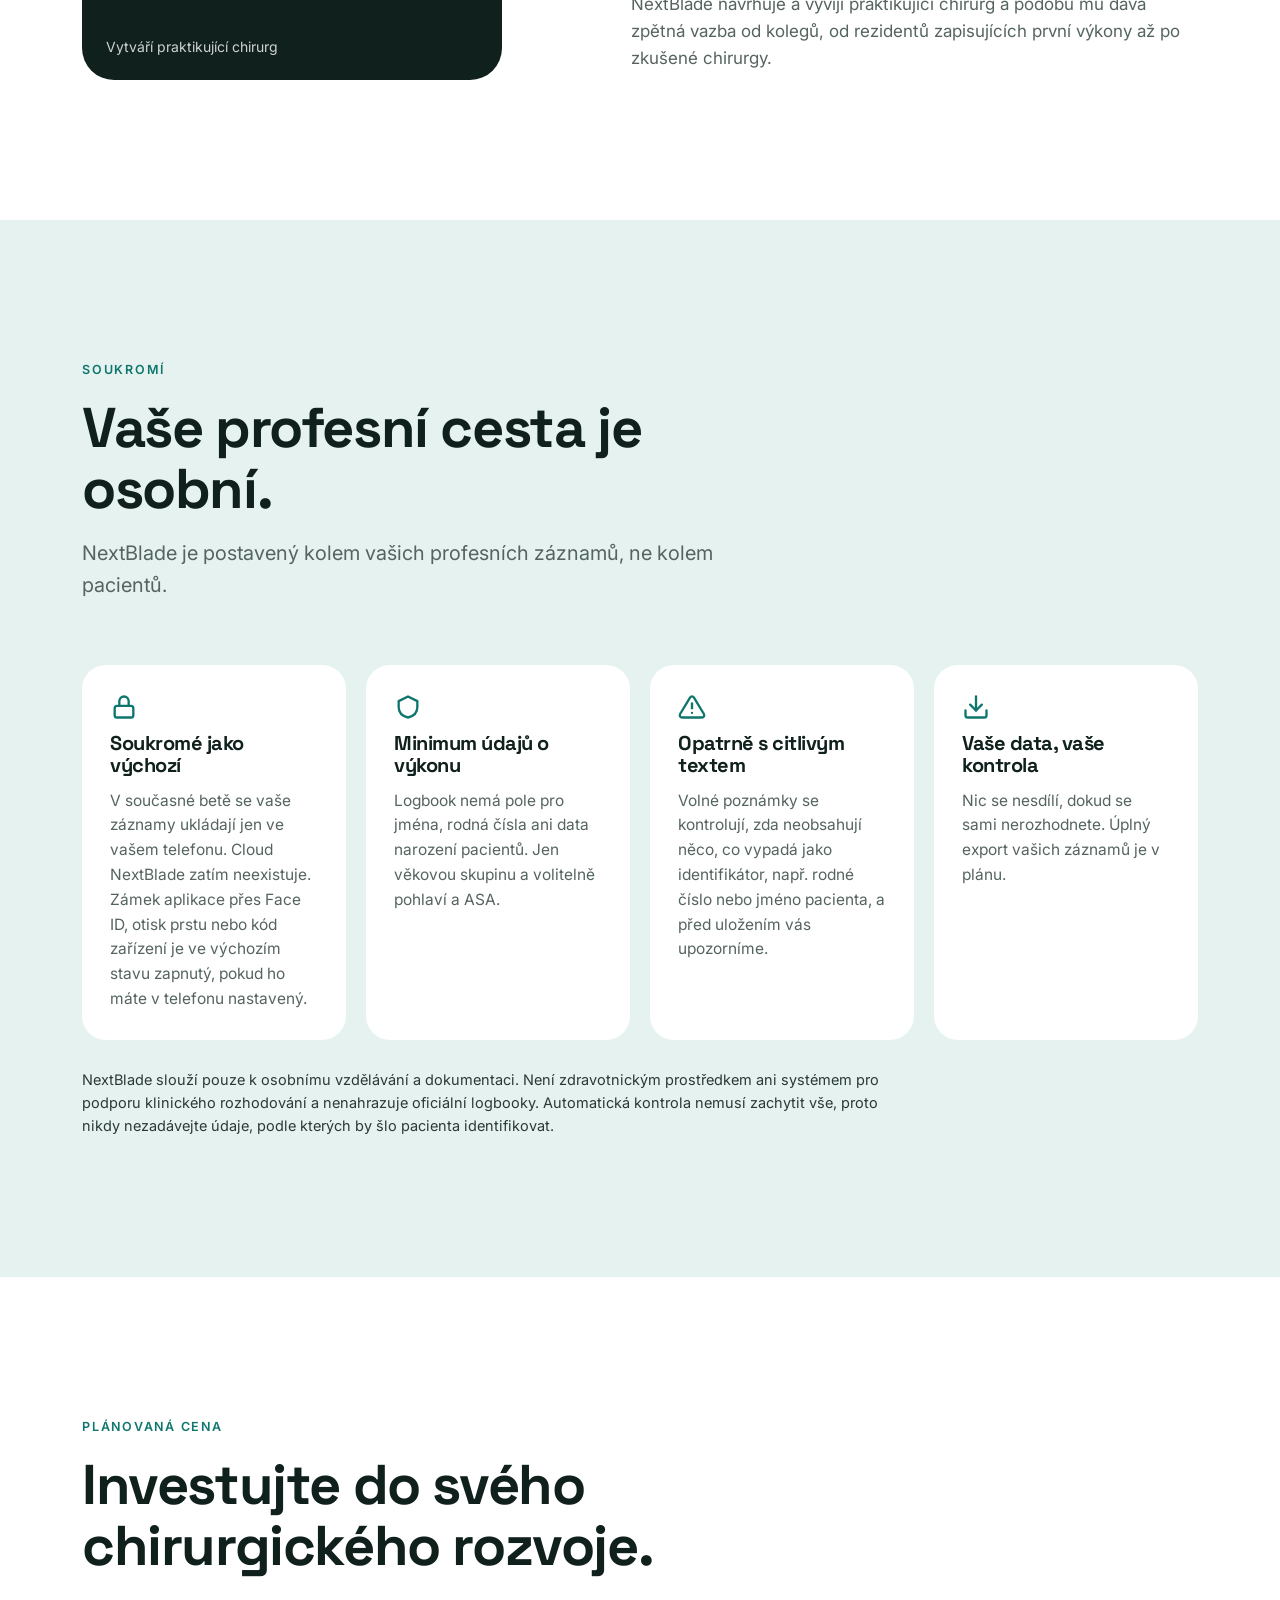
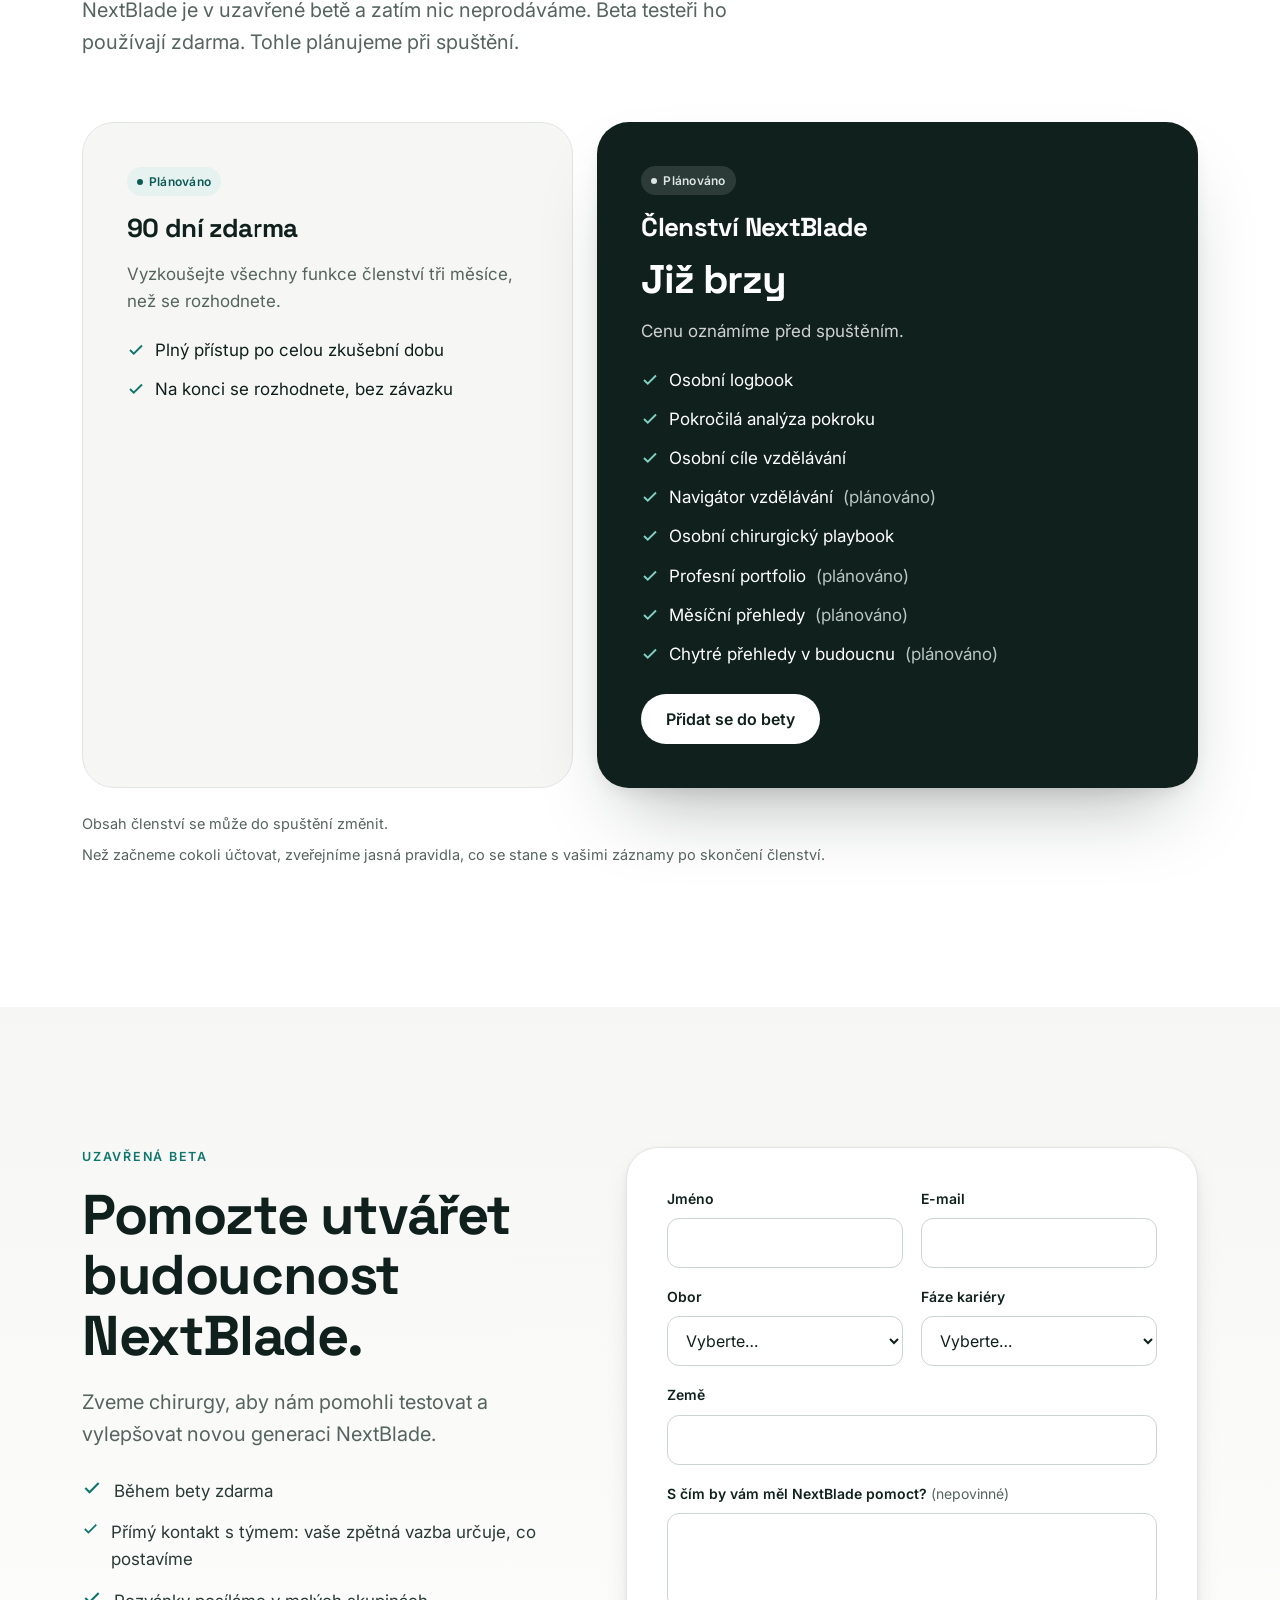
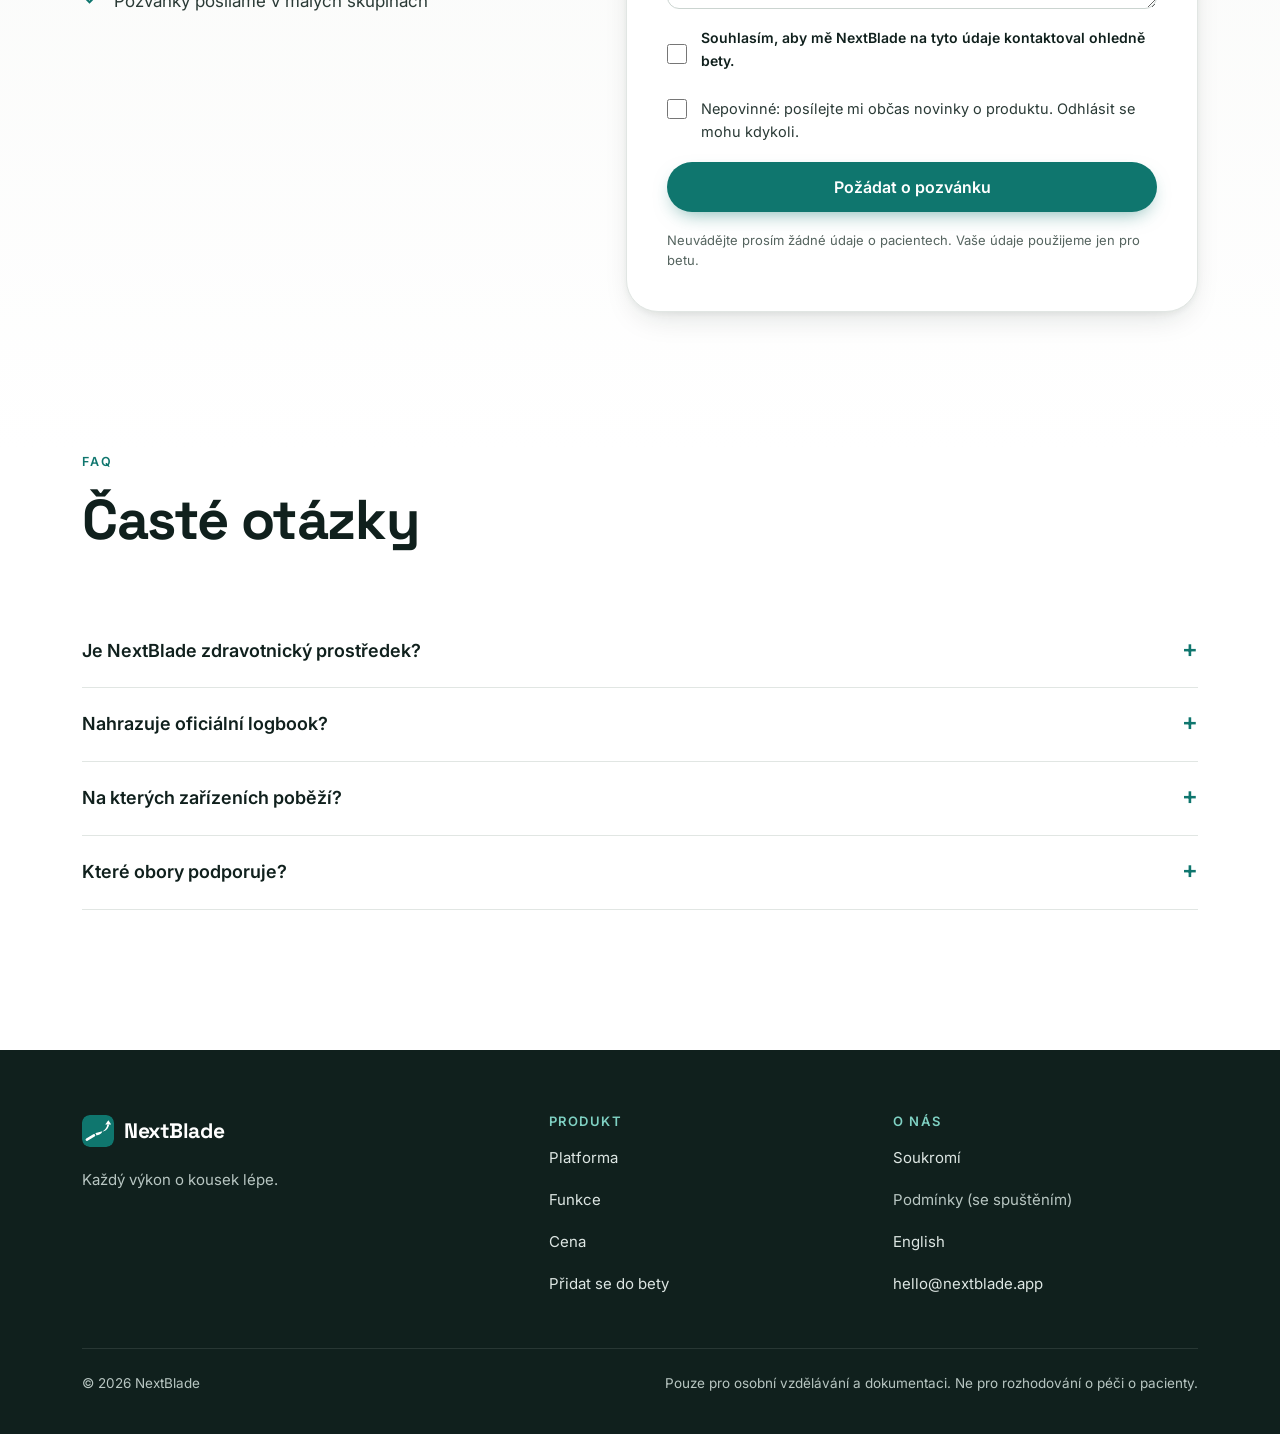
==== commit 10e17568: "Remove prices from pricing section (to be announced) Co-Authored-By: Claude Opus 5.5 <noreply@anthro" ====
--- a/cs/index.html
+++ b/cs/index.html
@@ -379,7 +379,7 @@
     <div class="head reveal">
       <p class="eyebrow">Plánovaná cena</p>
       <h2 class="h2" id="pricing-title">Investujte do svého chirurgického rozvoje.</h2>
-      <p class="lead">NextBlade je v uzavřené betě a zatím nic neprodáváme. Beta testeři ho používají zdarma. Toto je cena, kterou plánujeme při spuštění.</p>
+      <p class="lead">NextBlade je v uzavřené betě a zatím nic neprodáváme. Beta testeři ho používají zdarma. Tohle plánujeme při spuštění.</p>
     </div>
     <div class="price-wrap">
       <div class="price-card trial reveal">
@@ -394,8 +394,8 @@
       <div class="price-card member reveal">
         <span class="badge" style="justify-self:start;background:rgba(255,255,255,.12);color:#DDE6E3">Plánováno</span>
         <h3>Členství NextBlade</h3>
-        <p class="big">99 Kč <small>/ měsíc</small></p>
-        <p class="alt">nebo 990 Kč / rok</p>
+        <p class="big" style="font-size:clamp(30px,3.4vw,40px)">Již brzy</p>
+        <p class="alt">Cenu oznámíme před spuštěním.</p>
         <ul>
           <li><svg width="18" height="18" viewBox="0 0 24 24" fill="none" stroke="#7FD1C3" stroke-width="2.5" aria-hidden="true"><polyline points="20 6 9 17 4 12"/></svg>Osobní logbook</li>
           <li><svg width="18" height="18" viewBox="0 0 24 24" fill="none" stroke="#7FD1C3" stroke-width="2.5" aria-hidden="true"><polyline points="20 6 9 17 4 12"/></svg>Pokročilá analýza pokroku</li>
@@ -410,7 +410,7 @@
       </div>
     </div>
     <div class="price-foot reveal">
-      <p>Ceny i obsah členství se mohou do spuštění změnit.</p>
+      <p>Obsah členství se může do spuštění změnit.</p>
       <p>Než začneme cokoli účtovat, zveřejníme jasná pravidla, co se stane s vašimi záznamy po skončení členství.</p>
     </div>
   </div>
